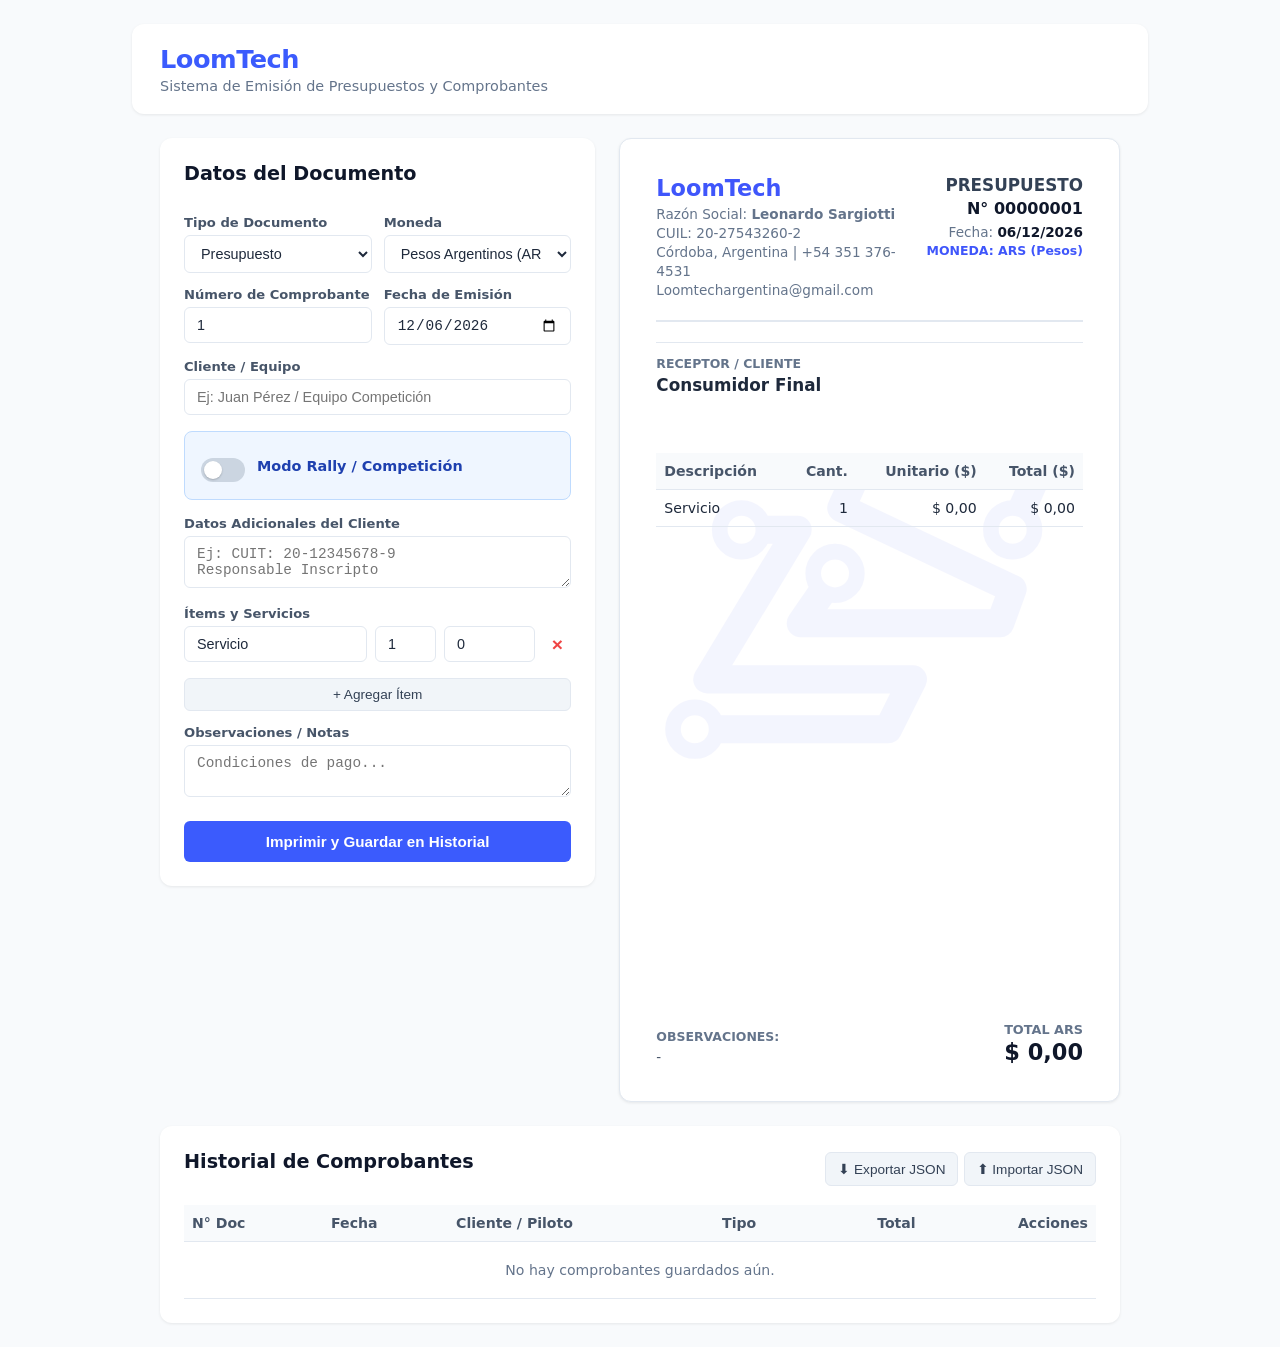
==== index.html @ 77e4603b "Update index.html" ====
<!DOCTYPE html>
<html lang="es">
<head>
  <meta charset="UTF-8">
  <meta name="viewport" content="width=device-width, initial-scale=1.0">
  <title>LoomTech - Generador de Comprobantes</title>
  <style>
    :root {
      --primary: #3b5bfd;
      --primary-dark: #2546e0;
      --border: #e2e8f0;
      --text: #1e293b;
      --text-muted: #64748b;
    }
    body {
      font-family: system-ui, -apple-system, BlinkMacSystemFont, "Segoe UI", Roboto, sans-serif;
      margin: 0;
      padding: 24px;
      background: #f8fafc;
      color: var(--text);
    }

    .main-header {
      max-width: 960px;
      margin: 0 auto 24px auto;
      background: white;
      padding: 20px 28px;
      border-radius: 12px;
      box-shadow: 0 1px 3px rgba(0,0,0,0.08);
      display: flex;
      align-items: center;
      gap: 20px;
    }
    .header-logo { width: 72px; height: 72px; object-fit: contain; flex-shrink: 0; }
    .header-title h1 { margin: 0; font-size: 1.6rem; color: var(--primary); letter-spacing: -0.5px; }
    .header-title p { margin: 4px 0 0 0; color: var(--text-muted); font-size: 0.9rem; }

    .container {
      max-width: 960px;
      margin: auto;
      display: grid;
      grid-template-columns: 1fr 1.15fr;
      gap: 24px;
    }
    .panel {
      background: white;
      padding: 24px;
      border-radius: 12px;
      box-shadow: 0 1px 3px rgba(0,0,0,0.08);
      height: fit-content;
    }
    .panel-full { grid-column: 1 / -1; }

    h2 { margin-top: 0; font-size: 1.2rem; color: #0f172a; }
    label { display: block; font-size: 0.82rem; font-weight: 600; margin-top: 14px; margin-bottom: 5px; color: #475569; }
    input, textarea, select {
      width: 100%; padding: 9px 12px; border: 1px solid var(--border); border-radius: 6px; box-sizing: border-box; font-size: 0.9rem; color: var(--text); background: white;
    }
    input:focus, textarea:focus, select:focus { outline: none; border-color: var(--primary); box-shadow: 0 0 0 2px rgba(59, 91, 253, 0.15); }

    .grid-2 { display: grid; grid-template-columns: 1fr 1fr; gap: 12px; }
    .grid-3 { display: grid; grid-template-columns: 1fr 1fr 1fr; gap: 12px; }
    .flex-between { display: flex; justify-content: space-between; align-items: center; }

    .btn { background: var(--primary); color: white; border: none; padding: 12px 16px; border-radius: 6px; cursor: pointer; font-weight: 600; font-size: 0.95rem; margin-top: 20px; width: 100%; transition: background-color 0.2s; }
    .btn:hover { background: var(--primary-dark); }
    .btn-secondary { background: #f1f5f9; color: #334155; border: 1px solid var(--border); padding: 8px 12px; font-size: 0.85rem; border-radius: 6px; cursor: pointer; }
    .btn-secondary:hover { background: #e2e8f0; }
    .btn-sm { padding: 4px 10px; font-size: 0.8rem; margin-left: 4px; }
    .btn-danger { color: #ef4444; }

    /* Switch Modo Rally */
    .rally-switch-container { display: flex; align-items: center; gap: 12px; margin: 16px 0; padding: 12px 16px; background: #eff6ff; border-radius: 8px; border: 1px solid #bfdbfe; }
    .rally-switch-container .rally-label { font-weight: 700; color: #1e40af; font-size: 0.9rem; }
    .switch { position: relative; display: inline-block; width: 44px; height: 24px; flex-shrink: 0; }
    .switch input { opacity: 0; width: 0; height: 0; }
    .slider { position: absolute; cursor: pointer; top: 0; left: 0; right: 0; bottom: 0; background-color: #cbd5e1; transition: .3s; border-radius: 24px; }
    .slider:before { position: absolute; content: ""; height: 18px; width: 18px; left: 3px; bottom: 3px; background-color: white; transition: .3s; border-radius: 50%; box-shadow: 0 1px 2px rgba(0,0,0,0.2); }
    input:checked + .slider { background-color: var(--primary); }
    input:checked + .slider:before { transform: translateX(20px); }

    .item-row { display: grid; grid-template-columns: 3fr 1fr 1.5fr 28px; gap: 8px; margin-bottom: 8px; align-items: center; }
    .remove-btn { background: none; border: none; color: #ef4444; cursor: pointer; font-weight: bold; font-size: 1.2rem; padding: 0; line-height: 1; }

    /* --- FACTURA ESTRUCTURA --- */
    #invoice { 
      background: white; 
      padding: 36px; 
      border-radius: 12px; 
      box-shadow: 0 1px 3px rgba(0,0,0,0.08); 
      box-sizing: border-box; 
      border: 1px solid var(--border); 

      /* Flexbox fundamental para la hoja entera */
      display: flex;
      flex-direction: column;
      min-height: 270mm; /* Simula alto de hoja A4 forzando el pie hacia abajo */
    }

    .inv-header { 
      display: grid; 
      grid-template-columns: 1fr auto; /* Dos columnas: Izquierda (Logo+Datos) y Derecha (Info Doc) */
      align-items: start;
      border-bottom: 2px solid var(--border); 
      padding-bottom: 20px; 
      margin-bottom: 20px;
      position: relative; 
    }

    /* Columna Izquierda: Logo y Empresa */
    .brand-section { 
      display: flex; 
      align-items: center; 
      gap: 16px; 
      text-align: left;
    }

    .brand-logo-invoice { 
      width: 100px; 
      height: 100px; 
      object-fit: contain; 
      flex-shrink: 0;
      /* Se asegura de que no este centrado por accidente */
      margin: 0;
    }

    /* Columna Derecha: Datos del Recibo */
    .inv-details-header { 
        text-align: right; 
    }

    /* Centro Flotante: Cuadro de Letra */
    .doc-letter-box { 
      position: absolute; 
      left: 50%; 
      transform: translateX(-50%); 
      top: -5px; 
      display: flex; 
      flex-direction: column; 
      align-items: center; 
      justify-content: center; 
      width: 64px; 
      height: 64px; 
      border: 2px solid #0f172a; 
      background: white; 
    }
    .doc-letter { font-size: 2.2rem; font-weight: 900; color: #0f172a; line-height: 1; }
    .doc-code { font-size: 0.6rem; font-weight: 700; color: #0f172a; margin-top: 3px; }

    /* Contenido central que absorbe el espacio vacío */
    .inv-content { flex-grow: 1; display: flex; flex-direction: column; }

    .inv-table { width: 100%; border-collapse: collapse; margin-top: 20px; }
    .inv-table th, .inv-table td { padding: 10px 8px; text-align: left; border-bottom: 1px solid var(--border); font-size: 0.88rem; }
    .inv-table th { background: #f8fafc; color: #475569; font-weight: 600; }
    .text-right { text-align: right !important; }

    /* Footer anclado estrictamente abajo */
    .inv-footer { 
      display: flex; 
      justify-content: space-between; 
      align-items: flex-end; /* Alineados perfectamente al borde inferior */
      margin-top: auto; /* Empuja el footer al fondo de la hoja */
      padding-top: 30px; 
    }
    .inv-observations { 
      flex: 1; 
      max-width: 60%; 
      display: flex;
      flex-direction: column;
      justify-content: flex-end; /* Texto abajo */
    }
    .inv-observations p { margin-bottom: 0; } /* Reseteo para alineación perfecta */
    .inv-total-container { text-align: right; white-space: nowrap; }
    .inv-currency-label { font-size: 0.8rem; color: var(--text-muted); font-weight: 600; text-transform: uppercase; letter-spacing: 0.5px; }
    .inv-total { font-size: 1.4rem; font-weight: 700; color: #0f172a; margin-top: 2px; }

    /* Fix especifico para WeasyPrint / Impresion PDF para mantener el footer al fondo */
    @media print {
      body { background: white; padding: 0; margin: 0;}
      .no-print { display: none !important; }
      .container { display: block; max-width: 100%; margin: 0; padding:0; }

      #invoice { 
          box-shadow: none; 
          border: none; 
          padding: 0; 

          /* En impresion, usamos height 100% de la pagina para forzar el flexbox */
          height: 100%;
          min-height: unset;
      }

      /* Forzar que el pie se quede abajo en la pagina impresa */
      .inv-content {
          height: auto;
      }

      .inv-footer {
          position: absolute;
          bottom: 0;
          left: 0;
          right: 0;
          padding-bottom: 0;
      }

      @page { 
          size: A4; 
          margin: 15mm; 
      }
    }

    /* Celulares y tablets pequeñas */
    @media (max-width: 800px) {
      .container { grid-template-columns: 1fr; }

      /* En movil, apilar para que sea leible, pero volver al formato en impresion */
      .inv-header { display: flex; flex-direction: column; gap: 20px; text-align: center; align-items: center; }
      .brand-section { max-width: 100%; text-align: center; flex-direction: column; }
      .inv-details-header { max-width: 100%; text-align: center; }

      .doc-letter-box { position: relative; left: auto; transform: none; margin: 0 auto; top: auto; }
      .inv-footer { flex-direction: column; align-items: flex-start; }
      .inv-observations { max-width: 100%; margin-bottom: 20px; }
      .inv-total-container { width: 100%; text-align: right; }
    }
  </style>
</head>
<body>

<div class="main-header no-print">
  <img src="logo-transparente.webp" alt="LoomTech Logo" class="header-logo" onerror="this.style.display='none'">
  <div class="header-title">
    <h1>LoomTech</h1>
    <p>Sistema de Emisión de Presupuestos y Comprobantes</p>
  </div>
</div>

<div class="container">
  <!-- Panel de Formulario -->
  <div class="panel no-print">
    <h2>Datos del Documento</h2>

    <div class="grid-2">
      <div>
        <label>Tipo de Documento</label>
        <select id="docTypeSelect" onchange="handleDocTypeChange()">
          <optgroup label="Comprobantes Oficiales">
            <option value="Factura A">Factura A</option>
            <option value="Factura B">Factura B</option>
            <option value="Factura C">Factura C</option>
          </optgroup>
          <optgroup label="Documentos Simples">
            <option value="Presupuesto" selected>Presupuesto</option>
            <option value="Recibo X">Recibo X</option>
            <option value="Comprobante de Pago">Comprobante de Pago</option>
            <option value="Orden de Trabajo">Orden de Trabajo</option>
            <option value="__custom__">Personalizado...</option>
          </optgroup>
        </select>
      </div>
      <div>
        <label>Moneda</label>
        <select id="currencySelect" onchange="updateInvoice()">
          <option value="ARS">Pesos Argentinos (ARS)</option>
          <option value="USD">Dólares (USD)</option>
        </select>
      </div>
    </div>

    <div id="customDocTypeContainer" style="display: none;">
      <label>Título Personalizado</label>
      <input type="text" id="customDocType" placeholder="Ej: Nota de Venta" oninput="updateInvoice()">
    </div>

    <div class="grid-2">
      <div>
        <label>Número de Comprobante</label>
        <input type="number" id="invNumber" value="1" min="1" oninput="updateInvoice()">
      </div>
      <div>
        <label>Fecha de Emisión</label>
        <input type="date" id="invDate" oninput="updateInvoice()">
      </div>
    </div>

    <label>Cliente / Equipo</label>
    <input type="text" id="clientName" placeholder="Ej: Juan Pérez / Equipo Competición" oninput="updateInvoice()">

    <!-- Switch Modo Rally -->
    <div class="rally-switch-container">
      <label class="switch">
        <input type="checkbox" id="rallyModeSwitch" onchange="toggleRallyMode()">
        <span class="slider"></span>
      </label>
      <span class="rally-label">Modo Rally / Competición</span>
    </div>

    <!-- Detalles estándar -->
    <div id="standardClientDetails">
      <label style="margin-top:0;">Datos Adicionales del Cliente</label>
      <textarea id="clientDetails" rows="2" placeholder="Ej: CUIT: 20-12345678-9&#10;Responsable Inscripto" oninput="updateInvoice()"></textarea>
    </div>

    <!-- Detalles Rally -->
    <div id="rallyClientDetails" class="grid-3" style="display: none;">
      <div>
        <label style="margin-top:0;">Categoría</label>
        <input type="text" id="rallyCategory" placeholder="Ej: N4" oninput="updateInvoice()">
      </div>
      <div>
        <label style="margin-top:0;">Modelo</label>
        <input type="text" id="rallyModel" placeholder="Ej: Ford Fiesta" oninput="updateInvoice()">
      </div>
      <div>
        <label style="margin-top:0;">Piloto</label>
        <input type="text" id="rallyPilot" placeholder="Ej: Juan Pérez" oninput="updateInvoice()">
      </div>
    </div>

    <label>Ítems y Servicios</label>
    <div id="itemsContainer"></div>
    <button type="button" class="btn-secondary" style="margin-top:8px; width: 100%" onclick="addItem()">+ Agregar Ítem</button>

    <label>Observaciones / Notas</label>
    <textarea id="observations" rows="2" placeholder="Condiciones de pago..." oninput="updateInvoice()"></textarea>

    <button type="button" class="btn" onclick="saveAndPrint()">Imprimir y Guardar en Historial</button>
  </div>

   <!-- Vista Previa de Factura con Marca de Agua -->
  <div id="invoice" style="background: white; padding: 36px; border-radius: 12px; box-shadow: 0 1px 3px rgba(0,0,0,0.08); border: 1px solid #e2e8f0; display: flex; flex-direction: column; min-height: 255mm; box-sizing: border-box; position: relative; overflow: hidden;">

    <!-- MARCA DE AGUA EN EL FONDO (Logo SVG traslúcido) -->
    <div style="position: absolute; top: 0; left: 0; transform; width: 100%; height: 100%; max-width: 820px; opacity: 0.055; pointer-events: none; z-index: 0; display: flex; justify-content: center; align-items: center;">
      <svg viewBox="0 0 320 280" fill="none" xmlns="http://www.w3.org/2000/svg" style="width: 100%; height: auto;">
        <!-- Pistas del Circuito Superior -->
        <path d="M 252 82 L 268 46 L 152 46 L 142 68 L 252 120 L 244 142 L 116 142 L 138 110" stroke="#3f56fb" stroke-width="18" stroke-linecap="round" stroke-linejoin="round"/>
        <!-- Pistas del Circuito Inferior -->
        <path d="M 78 82 L 114 82 L 56 178 L 188 178 L 172 210 L 48 210" stroke="#3f56fb" stroke-width="18" stroke-linecap="round" stroke-linejoin="round"/>

        <!-- Nodos Circulares Superiores -->
        <circle cx="252" cy="82" r="14" fill="white" stroke="#3f56fb" stroke-width="10"/>
        <circle cx="138" cy="110" r="14" fill="white" stroke="#3f56fb" stroke-width="10"/>

        <!-- Nodos Circulares Inferiores -->
        <circle cx="78" cy="82" r="14" fill="white" stroke="#3f56fb" stroke-width="10"/>
        <circle cx="48" cy="210" r="14" fill="white" stroke="#3f56fb" stroke-width="10"/>
      </svg>
    </div>

    <!-- ENCABEZADO: Forzado horizontalmente izquierda-derecha -->
    <div style="display: flex; justify-content: space-between; align-items: flex-start; border-bottom: 2px solid #e2e8f0; padding-bottom: 20px; margin-bottom: 20px; position: relative; width: 100%; z-index: 1;">

      <!-- Izquierda: Logo y Empresa -->
      <div style="display: flex; align-items: center; gap: 16px; text-align: left; max-width: 60%;">
        <img src="logo-transparente.webp" alt="LoomTech" style="width: 90px; height: 90px; object-fit: contain; flex-shrink: 0;" onerror="this.style.display='none'">
        <div>
          <h1 style="margin: 0; font-size: 1.4rem; color: #3f56fb;">LoomTech</h1>
          <p style="margin: 4px 0 0 0; font-size: 0.85rem; color: #64748b; line-height: 1.4;">
            Razón Social: <strong>Leonardo Sargiotti</strong><br>
            CUIL: 20-27543260-2<br>
            Córdoba, Argentina | +54 351 376-4531<br>
            Loomtechargentina@gmail.com
          </p>
        </div>
      </div>

      <!-- Centro Flotante: Cuadro Letra AFIP -->
      <div id="viewDocLetterBox" style="display: none; position: absolute; left: 50%; transform: translateX(-50%); top: -5px; flex-direction: column; align-items: center; justify-content: center; width: 64px; height: 64px; border: 2px solid #0f172a; background: white;">
        <div id="viewDocLetter" style="font-size: 2.2rem; font-weight: 900; color: #0f172a; line-height: 1;">C</div>
        <div id="viewDocCode" style="font-size: 0.6rem; font-weight: 700; color: #0f172a; margin-top: 3px;">Cod. 011</div>
      </div>

      <!-- Derecha: Datos del Recibo -->
      <div style="text-align: right; min-width: 180px;">
        <h3 id="viewDocType" style="margin: 0; font-size: 1.05rem; text-transform: uppercase; color: #334155;">PRESUPUESTO</h3>
        <p style="margin: 4px 0 0 0; font-size: 1rem; font-weight: bold; color: #0f172a;">N° <span id="viewInvNumber">00000001</span></p>
        <p style="margin: 6px 0 0 0; font-size: 0.85rem; color: #64748b;">Fecha: <strong style="color: #0f172a;"><span id="viewDate"></span></strong></p>
        <p id="viewCurrencyBadge" style="margin: 3px 0 0 0; font-size: 0.78rem; font-weight: 600; color: #3f56fb;">MONEDA: ARS ($)</p>
      </div>
    </div>

    <!-- CUERPO DEL COMPROBANTE -->
    <div style="flex-grow: 1; display: flex; flex-direction: column; position: relative; z-index: 1;">
      <div style="margin-bottom: 22px; padding-top: 10px; border-top: 1px solid #e2e8f0;">
        <strong style="font-size: 0.78rem; color: #64748b; text-transform: uppercase;">Receptor / Cliente</strong>
        <div id="viewClient" style="font-size: 1.05rem; font-weight: 600; margin-top: 3px;">-</div>
        <div id="viewClientDetails" style="font-size: 0.85rem; color: #475569; margin-top: 2px; white-space: pre-line; min-height: 14px;"></div>
      </div>

      <table class="inv-table" style="width: 100%; border-collapse: collapse; margin-top: 20px;">
        <thead>
          <tr>
            <th style="padding: 10px 8px; text-align: left; border-bottom: 1px solid #e2e8f0; background: #f8fafc; color: #475569;">Descripción</th>
            <th style="padding: 10px 8px; text-align: right; border-bottom: 1px solid #e2e8f0; background: #f8fafc; color: #475569;">Cant.</th>
            <th style="padding: 10px 8px; text-align: right; border-bottom: 1px solid #e2e8f0; background: #f8fafc; color: #475569;">Unitario (<span class="col-curr-symbol">$</span>)</th>
            <th style="padding: 10px 8px; text-align: right; border-bottom: 1px solid #e2e8f0; background: #f8fafc; color: #475569;">Total (<span class="col-curr-symbol">$</span>)</th>
          </tr>
        </thead>
        <tbody id="viewItems"></tbody>
      </table>
    </div>

    <!-- FOOTER AL MARGEN INFERIOR (Extremos alineados) -->
    <div style="display: flex; justify-content: space-between; align-items: flex-end; margin-top: auto; padding-top: 40px; width: 100%; position: relative; z-index: 1;">

      <!-- Izquierda: Observaciones -->
      <div style="text-align: left; max-width: 65%;">
        <strong style="font-size: 0.78rem; color: #64748b; text-transform: uppercase;">Observaciones:</strong>
        <p id="viewObservations" style="font-size: 0.85rem; color: #475569; margin-top: 4px; white-space: pre-line; margin-bottom: 0;">-</p>
      </div>

      <!-- Derecha: Total -->
      <div style="text-align: right; white-space: nowrap;">
        <div id="viewTotalCurrencyLabel" style="font-size: 0.8rem; color: #64748b; font-weight: 600; text-transform: uppercase;">Total ARS</div>
        <div style="font-size: 1.4rem; font-weight: 700; color: #0f172a; margin-top: 2px;">
          <span id="viewGrandTotalSymbol">$</span> <span id="viewGrandTotal">0.00</span>
        </div>
      </div>

    </div>
  </div>
  <!-- Panel de Historial -->
  <div class="panel panel-full no-print">
    <div class="flex-between">
      <h2>Historial de Comprobantes</h2>
      <div>
        <button class="btn-secondary" onclick="exportHistory()">⬇ Exportar JSON</button>
        <input type="file" id="importFile" style="display:none" accept=".json" onchange="importHistory(event)">
        <button class="btn-secondary" onclick="document.getElementById('importFile').click()">⬆ Importar JSON</button>
      </div>
    </div>

    <table class="inv-table" style="margin-top: 16px;">
      <thead>
        <tr>
          <th>N° Doc</th>
          <th>Fecha</th>
          <th>Cliente / Piloto</th>
          <th>Tipo</th>
          <th class="text-right">Total</th>
          <th class="text-right">Acciones</th>
        </tr>
      </thead>
      <tbody id="historyTableBody">
      </tbody>
    </table>
  </div>

</div>

<script>
  let items = [ { desc: 'Servicio', qty: 1, price: 0 } ];

  function init() {
    document.getElementById('invNumber').value = localStorage.getItem('loomtech_next_inv_num') || 1;
    document.getElementById('invDate').valueAsDate = new Date();
    renderFormItems();
    toggleRallyMode();
    renderHistory();
  }

  function handleDocTypeChange() {
    document.getElementById('customDocTypeContainer').style.display = 
      document.getElementById('docTypeSelect').value === '__custom__' ? 'block' : 'none';
    updateInvoice();
  }

  function toggleRallyMode() {
    const isRally = document.getElementById('rallyModeSwitch').checked;
    document.getElementById('standardClientDetails').style.display = isRally ? 'none' : 'block';
    document.getElementById('rallyClientDetails').style.display = isRally ? 'grid' : 'none';
    updateInvoice();
  }

  function renderFormItems() {
    const container = document.getElementById('itemsContainer');
    container.innerHTML = '';
    items.forEach((item, index) => {
      const row = document.createElement('div');
      row.className = 'item-row';
      row.innerHTML = `
        <input type="text" placeholder="Descripción" value="${item.desc}" oninput="updateItem(${index}, 'desc', this.value)">
        <input type="number" placeholder="Cant." value="${item.qty}" min="1" oninput="updateItem(${index}, 'qty', this.value)">
        <input type="number" placeholder="Precio" value="${item.price}" min="0" step="any" oninput="updateItem(${index}, 'price', this.value)">
        <button class="remove-btn" onclick="removeItem(${index})">&times;</button>
      `;
      container.appendChild(row);
    });
  }

  function addItem() { items.push({ desc: '', qty: 1, price: 0 }); renderFormItems(); updateInvoice(); }
  function updateItem(i, k, v) { items[i][k] = k === 'desc' ? v : (parseFloat(v) || 0); updateInvoice(); }
  function removeItem(i) { if(items.length > 1) { items.splice(i, 1); renderFormItems(); updateInvoice(); } }

  function updateInvoice() {
    const docSelect = document.getElementById('docTypeSelect').value;
    let docTitle = docSelect === '__custom__' ? (document.getElementById('customDocType').value || 'Comprobante') : docSelect;
    document.getElementById('viewDocType').innerText = docTitle;

    const showLetterBox = /FACTURA A|FACTURA B|FACTURA C|RECIBO X/i.test(docTitle);
    document.getElementById('viewDocLetterBox').style.display = showLetterBox ? 'flex' : 'none';
    if(showLetterBox) {
      if(/FACTURA A/i.test(docTitle)) { document.getElementById('viewDocLetter').innerText='A'; document.getElementById('viewDocCode').innerText='Cod. 01'; }
      if(/FACTURA B/i.test(docTitle)) { document.getElementById('viewDocLetter').innerText='B'; document.getElementById('viewDocCode').innerText='Cod. 06'; }
      if(/FACTURA C/i.test(docTitle)) { document.getElementById('viewDocLetter').innerText='C'; document.getElementById('viewDocCode').innerText='Cod. 11'; }
      if(/RECIBO X/i.test(docTitle))  { document.getElementById('viewDocLetter').innerText='X'; document.getElementById('viewDocCode').innerText=''; }
    }

    const isUSD = document.getElementById('currencySelect').value === 'USD';
    const sym = isUSD ? 'USD' : '$'; const loc = isUSD ? 'en-US' : 'es-AR';
    document.getElementById('viewCurrencyBadge').innerText = isUSD ? 'MONEDA: USD (Dólares)' : 'MONEDA: ARS (Pesos)';
    document.querySelectorAll('.col-curr-symbol').forEach(el => el.innerText = sym);
    document.getElementById('viewTotalCurrencyLabel').innerText = isUSD ? 'Total USD' : 'Total ARS';
    document.getElementById('viewGrandTotalSymbol').innerText = sym;

    const cName = document.getElementById('clientName').value || 'Consumidor Final';
    document.getElementById('viewClient').innerText = cName;

    const isRally = document.getElementById('rallyModeSwitch').checked;
    if (isRally) {
      const cat = document.getElementById('rallyCategory').value;
      const mod = document.getElementById('rallyModel').value;
      const pil = document.getElementById('rallyPilot').value;
      let rallyData = [];
      if (cat) rallyData.push(`Categoría: ${cat}`);
      if (mod) rallyData.push(`Modelo: ${mod}`);
      if (pil) rallyData.push(`Piloto: ${pil}`);
      document.getElementById('viewClientDetails').innerText = rallyData.join(' | ');
    } else {
      document.getElementById('viewClientDetails').innerText = document.getElementById('clientDetails').value;
    }

    document.getElementById('viewObservations').innerText = document.getElementById('observations').value || '-';
    document.getElementById('viewInvNumber').innerText = String(document.getElementById('invNumber').value || 1).padStart(8, '0');

    document.title = `${docTitle.replace(/[^a-zA-Z0-9]/g,'_')}_N${document.getElementById('viewInvNumber').innerText}_${cName.replace(/[^a-zA-Z0-9]/g,'_')}`;
    const dVal = document.getElementById('invDate').value;
    document.getElementById('viewDate').innerText = dVal ? dVal.split('-').reverse().join('/') : '-';

    const tbody = document.getElementById('viewItems'); tbody.innerHTML = '';
    let grandTotal = 0;
    items.forEach(item => {
      const sub = item.qty * item.price; grandTotal += sub;
      tbody.innerHTML += `<tr><td>${item.desc}</td><td class="text-right">${item.qty}</td><td class="text-right">${sym} ${item.price.toLocaleString(loc,{minimumFractionDigits:2,maximumFractionDigits:2})}</td><td class="text-right">${sym} ${sub.toLocaleString(loc,{minimumFractionDigits:2,maximumFractionDigits:2})}</td></tr>`;
    });
    document.getElementById('viewGrandTotal').innerText = grandTotal.toLocaleString(loc,{minimumFractionDigits:2,maximumFractionDigits:2});
  }

  function saveAndPrint() {
    const isRally = document.getElementById('rallyModeSwitch').checked;

    const invData = {
      id: Date.now(),
      number: document.getElementById('invNumber').value,
      date: document.getElementById('invDate').value,
      typeSelect: document.getElementById('docTypeSelect').value,
      customType: document.getElementById('customDocType').value,
      currency: document.getElementById('currencySelect').value,
      clientName: document.getElementById('clientName').value,
      isRally: isRally,
      clientDetails: document.getElementById('clientDetails').value,
      rallyCategory: document.getElementById('rallyCategory').value,
      rallyModel: document.getElementById('rallyModel').value,
      rallyPilot: document.getElementById('rallyPilot').value,
      obs: document.getElementById('observations').value,
      items: JSON.parse(JSON.stringify(items)),
      totalStr: document.getElementById('viewGrandTotal').innerText
    };

    let history = JSON.parse(localStorage.getItem('loomtech_history')) || [];
    history.push(invData);
    localStorage.setItem('loomtech_history', JSON.stringify(history));

    let nextNum = parseInt(invData.number) + 1;
    localStorage.setItem('loomtech_next_inv_num', nextNum);

    window.print();
    setTimeout(() => {
      document.getElementById('invNumber').value = nextNum;
      renderHistory();
      updateInvoice();
    }, 1000);
  }

  function renderHistory() {
    const tbody = document.getElementById('historyTableBody');
    let history = JSON.parse(localStorage.getItem('loomtech_history')) || [];
    tbody.innerHTML = '';
    if(history.length === 0) {
      tbody.innerHTML = '<tr><td colspan="6" style="text-align:center; color:#64748b; padding: 20px;">No hay comprobantes guardados aún.</td></tr>'; return;
    }
    history.slice().reverse().forEach(inv => {
      const tipoReal = inv.typeSelect === '__custom__' ? inv.customType : inv.typeSelect;
      const fechaFormat = inv.date ? inv.date.split('-').reverse().join('/') : '-';
      const displayClient = inv.isRally && inv.rallyPilot ? `${inv.clientName} (Piloto: ${inv.rallyPilot})` : (inv.clientName || 'Consumidor Final');

      const row = `<tr>
        <td>${String(inv.number).padStart(8,'0')}</td>
        <td>${fechaFormat}</td>
        <td>${displayClient}</td>
        <td>${tipoReal}</td>
        <td class="text-right">${inv.currency} ${inv.totalStr}</td>
        <td class="text-right">
          <button class="btn-secondary btn-sm" onclick="loadInvoice(${inv.id})">Cargar</button>
          <button class="btn-secondary btn-sm btn-danger" onclick="deleteInvoice(${inv.id})">Borrar</button>
        </td>
      </tr>`;
      tbody.innerHTML += row;
    });
  }

  function loadInvoice(id) {
    let history = JSON.parse(localStorage.getItem('loomtech_history')) || [];
    let inv = history.find(i => i.id === id);
    if(!inv) return;

    document.getElementById('invNumber').value = inv.number;
    document.getElementById('invDate').value = inv.date;
    document.getElementById('docTypeSelect').value = inv.typeSelect;
    document.getElementById('customDocType').value = inv.customType || '';
    handleDocTypeChange();
    document.getElementById('currencySelect').value = inv.currency;
    document.getElementById('clientName').value = inv.clientName;

    document.getElementById('rallyModeSwitch').checked = inv.isRally || false;
    document.getElementById('clientDetails').value = inv.clientDetails || '';
    document.getElementById('rallyCategory').value = inv.rallyCategory || '';
    document.getElementById('rallyModel').value = inv.rallyModel || '';
    document.getElementById('rallyPilot').value = inv.rallyPilot || '';
    toggleRallyMode();

    document.getElementById('observations').value = inv.obs;
    items = JSON.parse(JSON.stringify(inv.items));

    renderFormItems();
    updateInvoice();
    window.scrollTo({ top: 0, behavior: 'smooth' });
  }

  function deleteInvoice(id) {
    if(!confirm("¿Estás seguro de eliminar este comprobante del historial?")) return;
    let history = JSON.parse(localStorage.getItem('loomtech_history')) || [];
    history = history.filter(i => i.id !== id);
    localStorage.setItem('loomtech_history', JSON.stringify(history));
    renderHistory();
  }

  function exportHistory() {
    const data = { next_num: localStorage.getItem('loomtech_next_inv_num'), history: localStorage.getItem('loomtech_history') };
    const blob = new Blob([JSON.stringify(data, null, 2)], {type: 'application/json'});
    const a = document.createElement('a');
    a.href = URL.createObjectURL(blob);
    a.download = `LoomTech_Historial_${new Date().toISOString().slice(0,10)}.json`;
    a.click();
  }

  function importHistory(event) {
    const file = event.target.files[0]; if(!file) return;
    const reader = new FileReader();
    reader.onload = function(e) {
      try {
        const data = JSON.parse(e.target.result);
        if(data.next_num) localStorage.setItem('loomtech_next_inv_num', data.next_num);
        if(data.history) localStorage.setItem('loomtech_history', data.history);
        init();
        alert("¡Historial importado con éxito!");
      } catch(err) { alert("Error al leer el archivo JSON."); }
    };
    reader.readAsText(file);
    event.target.value = '';
  }

  init();
</script>
</body>
</html>
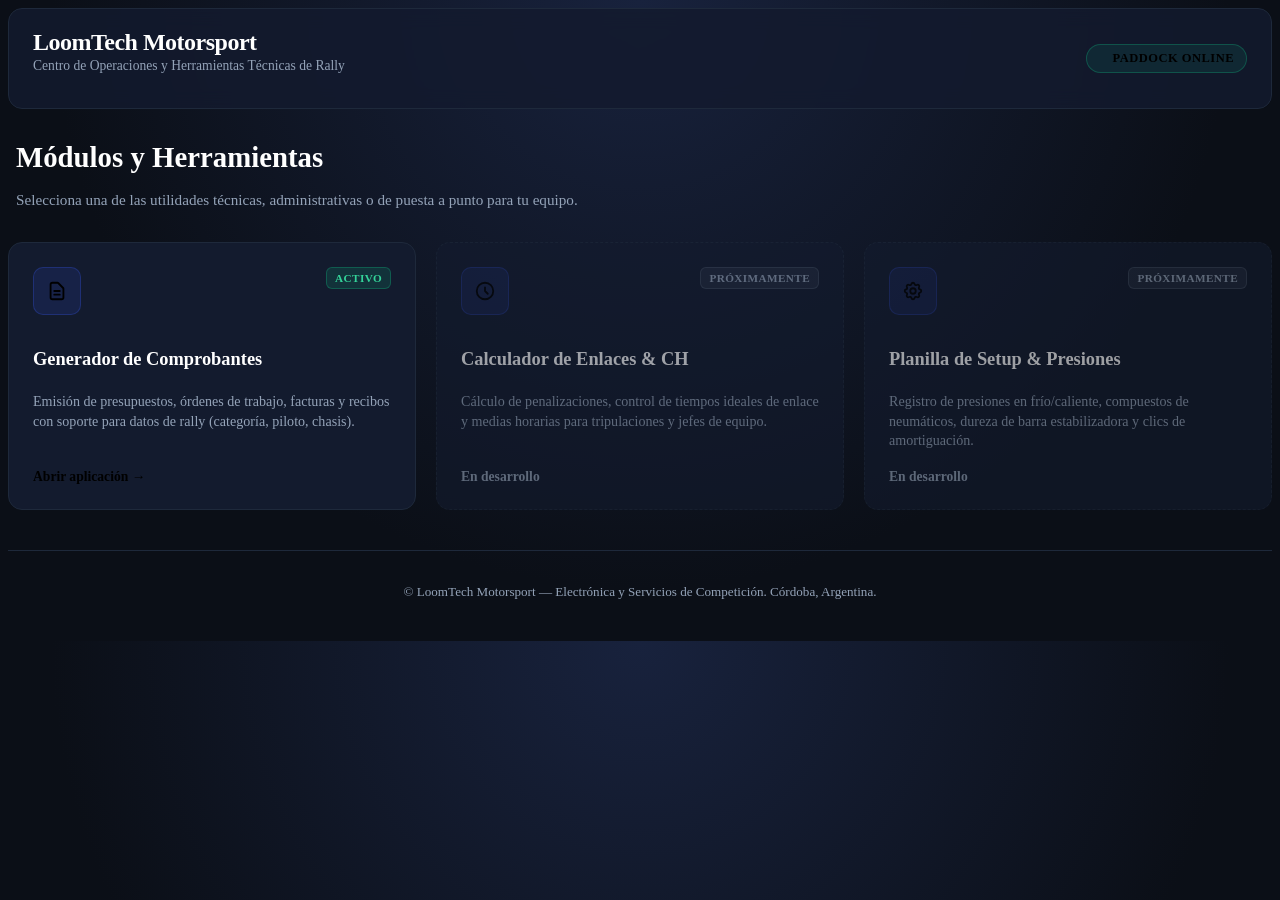
==== commit 9393fc74: "Create index.html" ====
--- a/index.html
+++ b/index.html
@@ -3,676 +3,190 @@
 <head>
   <meta charset="UTF-8">
   <meta name="viewport" content="width=device-width, initial-scale=1.0">
-  <title>LoomTech - Generador de Comprobantes</title>
+  <title>LoomTech - Motorsport Hub & Utilidades</title>
+  
+  <!-- Vinculamos el CSS General (Misma carpeta) -->
+  <link rel="stylesheet" href="general.css">
+
   <style>
+    /* ==========================================================================
+       ESTILOS ESPECÍFICOS DEL HUB (Sobreescribe a modo oscuro)
+       ========================================================================== */
     :root {
-      --primary: #3b5bfd;
-      --primary-dark: #2546e0;
-      --border: #e2e8f0;
-      --text: #1e293b;
-      --text-muted: #64748b;
-    }
-    body {
-      font-family: system-ui, -apple-system, BlinkMacSystemFont, "Segoe UI", Roboto, sans-serif;
-      margin: 0;
-      padding: 24px;
-      background: #f8fafc;
-      color: var(--text);
+      /* Cambiamos las variables base del general.css a modo oscuro */
+      --bg-body: #0b0f17;
+      --bg-panel: #131b2e;
+      --border: #1e293b;
+      --text-main: #f8fafc;
+      --text-muted: #94a3b8;
     }
 
-    .main-header {
-      max-width: 960px;
-      margin: 0 auto 24px auto;
-      background: white;
-      padding: 20px 28px;
-      border-radius: 12px;
-      box-shadow: 0 1px 3px rgba(0,0,0,0.08);
+    body {
+      background: radial-gradient(circle at top, #18223d 0%, var(--bg-body) 65%);
+      display: flex;
+      flex-direction: column;
+    }
+
+    /* Cabecera Principal */
+    header {
       display: flex;
       align-items: center;
+      justify-content: space-between;
+      padding: 20px 24px;
+      background: rgba(19, 27, 46, 0.85);
+      border: 1px solid var(--border);
+      border-radius: 14px;
+      backdrop-filter: blur(10px);
+      margin-bottom: 32px;
       gap: 20px;
     }
-    .header-logo { width: 72px; height: 72px; object-fit: contain; flex-shrink: 0; }
-    .header-title h1 { margin: 0; font-size: 1.6rem; color: var(--primary); letter-spacing: -0.5px; }
-    .header-title p { margin: 4px 0 0 0; color: var(--text-muted); font-size: 0.9rem; }
 
-    .container {
-      max-width: 960px;
-      margin: auto;
-      display: grid;
-      grid-template-columns: 1fr 1.15fr;
-      gap: 24px;
+    .brand { display: flex; align-items: center; gap: 16px; }
+    .brand img { width: 58px; height: 58px; object-fit: contain; }
+    .brand h1 { font-size: 1.5rem; letter-spacing: -0.5px; color: #fff; margin: 0; }
+    .brand p { font-size: 0.85rem; color: var(--text-muted); margin-top: 2px; }
+
+    .badge-status {
+      display: inline-flex; align-items: center; gap: 6px;
+      background: rgba(16, 185, 129, 0.1); border: 1px solid rgba(16, 185, 129, 0.3);
+      color: var(--badge-green); font-size: 0.78rem; font-weight: 600;
+      padding: 6px 12px; border-radius: 20px; text-transform: uppercase; letter-spacing: 0.5px;
     }
-    .panel {
-      background: white;
-      padding: 24px;
-      border-radius: 12px;
-      box-shadow: 0 1px 3px rgba(0,0,0,0.08);
-      height: fit-content;
-    }
-    .panel-full { grid-column: 1 / -1; }
+    .pulse { width: 8px; height: 8px; border-radius: 50%; background: var(--badge-green); box-shadow: 0 0 8px var(--badge-green); }
 
-    h2 { margin-top: 0; font-size: 1.2rem; color: #0f172a; }
-    label { display: block; font-size: 0.82rem; font-weight: 600; margin-top: 14px; margin-bottom: 5px; color: #475569; }
-    input, textarea, select {
-      width: 100%; padding: 9px 12px; border: 1px solid var(--border); border-radius: 6px; box-sizing: border-box; font-size: 0.9rem; color: var(--text); background: white;
-    }
-    input:focus, textarea:focus, select:focus { outline: none; border-color: var(--primary); box-shadow: 0 0 0 2px rgba(59, 91, 253, 0.15); }
+    /* Hero / Sección de Bienvenida */
+    .hero { margin-bottom: 30px; padding: 0 8px; }
+    .hero h2 { font-size: 1.8rem; font-weight: 700; color: #fff; margin-bottom: 8px; }
+    .hero p { color: var(--text-muted); max-width: 650px; line-height: 1.5; font-size: 0.95rem; }
 
-    .grid-2 { display: grid; grid-template-columns: 1fr 1fr; gap: 12px; }
-    .grid-3 { display: grid; grid-template-columns: 1fr 1fr 1fr; gap: 12px; }
-    .flex-between { display: flex; justify-content: space-between; align-items: center; }
-
-    .btn { background: var(--primary); color: white; border: none; padding: 12px 16px; border-radius: 6px; cursor: pointer; font-weight: 600; font-size: 0.95rem; margin-top: 20px; width: 100%; transition: background-color 0.2s; }
-    .btn:hover { background: var(--primary-dark); }
-    .btn-secondary { background: #f1f5f9; color: #334155; border: 1px solid var(--border); padding: 8px 12px; font-size: 0.85rem; border-radius: 6px; cursor: pointer; }
-    .btn-secondary:hover { background: #e2e8f0; }
-    .btn-sm { padding: 4px 10px; font-size: 0.8rem; margin-left: 4px; }
-    .btn-danger { color: #ef4444; }
-
-    /* Switch Modo Rally */
-    .rally-switch-container { display: flex; align-items: center; gap: 12px; margin: 16px 0; padding: 12px 16px; background: #eff6ff; border-radius: 8px; border: 1px solid #bfdbfe; }
-    .rally-switch-container .rally-label { font-weight: 700; color: #1e40af; font-size: 0.9rem; }
-    .switch { position: relative; display: inline-block; width: 44px; height: 24px; flex-shrink: 0; }
-    .switch input { opacity: 0; width: 0; height: 0; }
-    .slider { position: absolute; cursor: pointer; top: 0; left: 0; right: 0; bottom: 0; background-color: #cbd5e1; transition: .3s; border-radius: 24px; }
-    .slider:before { position: absolute; content: ""; height: 18px; width: 18px; left: 3px; bottom: 3px; background-color: white; transition: .3s; border-radius: 50%; box-shadow: 0 1px 2px rgba(0,0,0,0.2); }
-    input:checked + .slider { background-color: var(--primary); }
-    input:checked + .slider:before { transform: translateX(20px); }
-
-    .item-row { display: grid; grid-template-columns: 3fr 1fr 1.5fr 28px; gap: 8px; margin-bottom: 8px; align-items: center; }
-    .remove-btn { background: none; border: none; color: #ef4444; cursor: pointer; font-weight: bold; font-size: 1.2rem; padding: 0; line-height: 1; }
-
-    /* --- FACTURA ESTRUCTURA --- */
-    #invoice { 
-      background: white; 
-      padding: 36px; 
-      border-radius: 12px; 
-      box-shadow: 0 1px 3px rgba(0,0,0,0.08); 
-      box-sizing: border-box; 
-      border: 1px solid var(--border); 
-
-      /* Flexbox fundamental para la hoja entera */
-      display: flex;
-      flex-direction: column;
-      min-height: 270mm; /* Simula alto de hoja A4 forzando el pie hacia abajo */
+    /* Grilla de Herramientas */
+    .grid-tools {
+      display: grid; grid-template-columns: repeat(auto-fill, minmax(310px, 1fr)); gap: 20px; margin-bottom: 40px;
     }
 
-    .inv-header { 
-      display: grid; 
-      grid-template-columns: 1fr auto; /* Dos columnas: Izquierda (Logo+Datos) y Derecha (Info Doc) */
-      align-items: start;
-      border-bottom: 2px solid var(--border); 
-      padding-bottom: 20px; 
-      margin-bottom: 20px;
-      position: relative; 
+    .tool-card {
+      background: var(--bg-panel); border: 1px solid var(--border); border-radius: 14px;
+      padding: 24px; display: flex; flex-direction: column; justify-content: space-between;
+      text-decoration: none; color: inherit; position: relative; overflow: hidden;
+      transition: transform 0.2s ease, border-color 0.2s ease, box-shadow 0.2s ease;
     }
+    .tool-card:hover {
+      transform: translateY(-4px); border-color: var(--primary);
+      box-shadow: 0 10px 25px -5px rgba(59, 91, 253, 0.25);
+    }
+    .tool-card.disabled { opacity: 0.6; cursor: not-allowed; border-style: dashed; }
+    .tool-card.disabled:hover { transform: none; border-color: var(--border); box-shadow: none; }
 
-    /* Columna Izquierda: Logo y Empresa */
-    .brand-section { 
-      display: flex; 
-      align-items: center; 
-      gap: 16px; 
-      text-align: left;
+    .card-top { display: flex; align-items: flex-start; justify-content: space-between; margin-bottom: 16px; }
+    
+    .icon-box {
+      width: 46px; height: 46px; background: rgba(59, 91, 253, 0.12); color: var(--primary);
+      display: flex; align-items: center; justify-content: center; border-radius: 10px; border: 1px solid rgba(59, 91, 253, 0.25);
     }
+    .icon-box svg { width: 22px; height: 22px; }
 
-    .brand-logo-invoice { 
-      width: 100px; 
-      height: 100px; 
-      object-fit: contain; 
-      flex-shrink: 0;
-      /* Se asegura de que no este centrado por accidente */
-      margin: 0;
-    }
+    .tag-state { font-size: 0.7rem; font-weight: 700; padding: 4px 8px; border-radius: 6px; text-transform: uppercase; letter-spacing: 0.4px; }
+    .tag-active { background: rgba(16, 185, 129, 0.15); color: #34d399; border: 1px solid rgba(16, 185, 129, 0.3); }
+    .tag-soon { background: rgba(148, 163, 184, 0.1); color: var(--text-muted); border: 1px solid rgba(148, 163, 184, 0.2); }
 
-    /* Columna Derecha: Datos del Recibo */
-    .inv-details-header { 
-        text-align: right; 
-    }
+    .tool-card h3 { font-size: 1.15rem; color: #fff; margin-bottom: 8px; }
+    .tool-card p { color: var(--text-muted); font-size: 0.88rem; line-height: 1.4; flex-grow: 1; margin-bottom: 18px; }
+    
+    .card-action { font-size: 0.85rem; font-weight: 600; color: var(--primary); display: flex; align-items: center; gap: 6px; }
+    .tool-card:hover .card-action { text-decoration: underline; }
 
-    /* Centro Flotante: Cuadro de Letra */
-    .doc-letter-box { 
-      position: absolute; 
-      left: 50%; 
-      transform: translateX(-50%); 
-      top: -5px; 
-      display: flex; 
-      flex-direction: column; 
-      align-items: center; 
-      justify-content: center; 
-      width: 64px; 
-      height: 64px; 
-      border: 2px solid #0f172a; 
-      background: white; 
-    }
-    .doc-letter { font-size: 2.2rem; font-weight: 900; color: #0f172a; line-height: 1; }
-    .doc-code { font-size: 0.6rem; font-weight: 700; color: #0f172a; margin-top: 3px; }
+    footer { border-top: 1px solid var(--border); padding: 20px 8px; text-align: center; color: var(--text-muted); font-size: 0.82rem; margin-top: auto; }
 
-    /* Contenido central que absorbe el espacio vacío */
-    .inv-content { flex-grow: 1; display: flex; flex-direction: column; }
-
-    .inv-table { width: 100%; border-collapse: collapse; margin-top: 20px; }
-    .inv-table th, .inv-table td { padding: 10px 8px; text-align: left; border-bottom: 1px solid var(--border); font-size: 0.88rem; }
-    .inv-table th { background: #f8fafc; color: #475569; font-weight: 600; }
-    .text-right { text-align: right !important; }
-
-    /* Footer anclado estrictamente abajo */
-    .inv-footer { 
-      display: flex; 
-      justify-content: space-between; 
-      align-items: flex-end; /* Alineados perfectamente al borde inferior */
-      margin-top: auto; /* Empuja el footer al fondo de la hoja */
-      padding-top: 30px; 
-    }
-    .inv-observations { 
-      flex: 1; 
-      max-width: 60%; 
-      display: flex;
-      flex-direction: column;
-      justify-content: flex-end; /* Texto abajo */
-    }
-    .inv-observations p { margin-bottom: 0; } /* Reseteo para alineación perfecta */
-    .inv-total-container { text-align: right; white-space: nowrap; }
-    .inv-currency-label { font-size: 0.8rem; color: var(--text-muted); font-weight: 600; text-transform: uppercase; letter-spacing: 0.5px; }
-    .inv-total { font-size: 1.4rem; font-weight: 700; color: #0f172a; margin-top: 2px; }
-
-    /* Fix especifico para WeasyPrint / Impresion PDF para mantener el footer al fondo */
-    @media print {
-      body { background: white; padding: 0; margin: 0;}
-      .no-print { display: none !important; }
-      .container { display: block; max-width: 100%; margin: 0; padding:0; }
-
-      #invoice { 
-          box-shadow: none; 
-          border: none; 
-          padding: 0; 
-
-          /* En impresion, usamos height 100% de la pagina para forzar el flexbox */
-          height: 100%;
-          min-height: unset;
-      }
-
-      /* Forzar que el pie se quede abajo en la pagina impresa */
-      .inv-content {
-          height: auto;
-      }
-
-      .inv-footer {
-          position: absolute;
-          bottom: 0;
-          left: 0;
-          right: 0;
-          padding-bottom: 0;
-      }
-
-      @page { 
-          size: A4; 
-          margin: 15mm; 
-      }
-    }
-
-    /* Celulares y tablets pequeñas */
-    @media (max-width: 800px) {
-      .container { grid-template-columns: 1fr; }
-
-      /* En movil, apilar para que sea leible, pero volver al formato en impresion */
-      .inv-header { display: flex; flex-direction: column; gap: 20px; text-align: center; align-items: center; }
-      .brand-section { max-width: 100%; text-align: center; flex-direction: column; }
-      .inv-details-header { max-width: 100%; text-align: center; }
-
-      .doc-letter-box { position: relative; left: auto; transform: none; margin: 0 auto; top: auto; }
-      .inv-footer { flex-direction: column; align-items: flex-start; }
-      .inv-observations { max-width: 100%; margin-bottom: 20px; }
-      .inv-total-container { width: 100%; text-align: right; }
+    @media (max-width: 650px) {
+      header { flex-direction: column; align-items: flex-start; }
     }
   </style>
 </head>
 <body>
 
-<div class="main-header no-print">
-  <img src="logo-transparente.webp" alt="LoomTech Logo" class="header-logo" onerror="this.style.display='none'">
-  <div class="header-title">
-    <h1>LoomTech</h1>
-    <p>Sistema de Emisión de Presupuestos y Comprobantes</p>
+<div class="container">
+  <!-- Cabecera -->
+  <header>
+    <div class="brand">
+      <img src="logo-transparente.webp" alt="LoomTech Motorsport" onerror="this.style.display='none'">
+      <div>
+        <h1>LoomTech Motorsport</h1>
+        <p>Centro de Operaciones y Herramientas Técnicas de Rally</p>
+      </div>
+    </div>
+    <div class="badge-status">
+      <span class="pulse"></span> Paddock Online
+    </div>
+  </header>
+
+  <!-- Hero -->
+  <div class="hero">
+    <h2>Módulos y Herramientas</h2>
+    <p>Selecciona una de las utilidades técnicas, administrativas o de puesta a punto para tu equipo.</p>
+  </div>
+
+  <!-- Grid de Utilidades -->
+  <div class="grid-tools">
+
+    <!-- Tarjeta 1: Facturación (Enlace actualizado a facturador.html) -->
+    <a href="facturador.html" class="tool-card">
+      <div class="card-top">
+        <div class="icon-box">
+          <svg fill="none" stroke="currentColor" stroke-width="2" viewBox="0 0 24 24">
+            <path stroke-linecap="round" stroke-linejoin="round" d="M9 12h6m-6 4h6m2 5H7a2 2 0 01-2-2V5a2 2 0 012-2h5.586a1 1 0 01.707.293l5.414 5.414a1 1 0 01.293.707V19a2 2 0 01-2 2z"/>
+          </svg>
+        </div>
+        <span class="tag-state tag-active">Activo</span>
+      </div>
+      <h3>Generador de Comprobantes</h3>
+      <p>Emisión de presupuestos, órdenes de trabajo, facturas y recibos con soporte para datos de rally (categoría, piloto, chasis).</p>
+      <div class="card-action">
+        Abrir aplicación &rarr;
+      </div>
+    </a>
+
+    <!-- Tarjeta 2: Tiempos de Enlace & CH (Próximamente) -->
+    <div class="tool-card disabled">
+      <div class="card-top">
+        <div class="icon-box">
+          <svg fill="none" stroke="currentColor" stroke-width="2" viewBox="0 0 24 24">
+            <path stroke-linecap="round" stroke-linejoin="round" d="M12 8v4l3 3m6-3a9 9 0 11-18 0 9 9 0 0118 0z"/>
+          </svg>
+        </div>
+        <span class="tag-state tag-soon">Próximamente</span>
+      </div>
+      <h3>Calculador de Enlaces & CH</h3>
+      <p>Cálculo de penalizaciones, control de tiempos ideales de enlace y medias horarias para tripulaciones y jefes de equipo.</p>
+      <div class="card-action" style="color: var(--text-muted);">
+        En desarrollo
+      </div>
+    </div>
+
+    <!-- Tarjeta 3: Setup & Set de Neumáticos (Próximamente) -->
+    <div class="tool-card disabled">
+      <div class="card-top">
+        <div class="icon-box">
+          <svg fill="none" stroke="currentColor" stroke-width="2" viewBox="0 0 24 24">
+            <path stroke-linecap="round" stroke-linejoin="round" d="M10.325 4.317c.426-1.756 2.924-1.756 3.35 0a1.724 1.724 0 002.573 1.066c1.543-.94 3.31.826 2.37 2.37a1.724 1.724 0 001.065 2.572c1.756.426 1.756 2.924 0 3.35a1.724 1.724 0 00-1.066 2.573c.94 1.543-.826 3.31-2.37 2.37a1.724 1.724 0 00-2.572 1.065c-.426 1.756-2.924 1.756-3.35 0a1.724 1.724 0 00-2.573-1.066c-1.543.94-3.31-.826-2.37-2.37a1.724 1.724 0 00-1.065-2.572c-1.756-.426-1.756-2.924 0-3.35a1.724 1.724 0 001.066-2.573c-.94-1.543.826-3.31 2.37-2.37.996.608 2.296.07 2.572-1.065z"/>
+            <path stroke-linecap="round" stroke-linejoin="round" d="M15 12a3 3 0 11-6 0 3 3 0 016 0z"/>
+          </svg>
+        </div>
+        <span class="tag-state tag-soon">Próximamente</span>
+      </div>
+      <h3>Planilla de Setup & Presiones</h3>
+      <p>Registro de presiones en frío/caliente, compuestos de neumáticos, dureza de barra estabilizadora y clics de amortiguación.</p>
+      <div class="card-action" style="color: var(--text-muted);">
+        En desarrollo
+      </div>
+    </div>
+
   </div>
 </div>
 
-<div class="container">
-  <!-- Panel de Formulario -->
-  <div class="panel no-print">
-    <h2>Datos del Documento</h2>
+<!-- Footer -->
+<footer>
+  <p>&copy; LoomTech Motorsport — Electrónica y Servicios de Competición. Córdoba, Argentina.</p>
+</footer>
 
-    <div class="grid-2">
-      <div>
-        <label>Tipo de Documento</label>
-        <select id="docTypeSelect" onchange="handleDocTypeChange()">
-          <optgroup label="Comprobantes Oficiales">
-            <option value="Factura A">Factura A</option>
-            <option value="Factura B">Factura B</option>
-            <option value="Factura C">Factura C</option>
-          </optgroup>
-          <optgroup label="Documentos Simples">
-            <option value="Presupuesto" selected>Presupuesto</option>
-            <option value="Recibo X">Recibo X</option>
-            <option value="Comprobante de Pago">Comprobante de Pago</option>
-            <option value="Orden de Trabajo">Orden de Trabajo</option>
-            <option value="__custom__">Personalizado...</option>
-          </optgroup>
-        </select>
-      </div>
-      <div>
-        <label>Moneda</label>
-        <select id="currencySelect" onchange="updateInvoice()">
-          <option value="ARS">Pesos Argentinos (ARS)</option>
-          <option value="USD">Dólares (USD)</option>
-        </select>
-      </div>
-    </div>
-
-    <div id="customDocTypeContainer" style="display: none;">
-      <label>Título Personalizado</label>
-      <input type="text" id="customDocType" placeholder="Ej: Nota de Venta" oninput="updateInvoice()">
-    </div>
-
-    <div class="grid-2">
-      <div>
-        <label>Número de Comprobante</label>
-        <input type="number" id="invNumber" value="1" min="1" oninput="updateInvoice()">
-      </div>
-      <div>
-        <label>Fecha de Emisión</label>
-        <input type="date" id="invDate" oninput="updateInvoice()">
-      </div>
-    </div>
-
-    <label>Cliente / Equipo</label>
-    <input type="text" id="clientName" placeholder="Ej: Juan Pérez / Equipo Competición" oninput="updateInvoice()">
-
-    <!-- Switch Modo Rally -->
-    <div class="rally-switch-container">
-      <label class="switch">
-        <input type="checkbox" id="rallyModeSwitch" onchange="toggleRallyMode()">
-        <span class="slider"></span>
-      </label>
-      <span class="rally-label">Modo Rally / Competición</span>
-    </div>
-
-    <!-- Detalles estándar -->
-    <div id="standardClientDetails">
-      <label style="margin-top:0;">Datos Adicionales del Cliente</label>
-      <textarea id="clientDetails" rows="2" placeholder="Ej: CUIT: 20-12345678-9&#10;Responsable Inscripto" oninput="updateInvoice()"></textarea>
-    </div>
-
-    <!-- Detalles Rally -->
-    <div id="rallyClientDetails" class="grid-3" style="display: none;">
-      <div>
-        <label style="margin-top:0;">Categoría</label>
-        <input type="text" id="rallyCategory" placeholder="Ej: N4" oninput="updateInvoice()">
-      </div>
-      <div>
-        <label style="margin-top:0;">Modelo</label>
-        <input type="text" id="rallyModel" placeholder="Ej: Ford Fiesta" oninput="updateInvoice()">
-      </div>
-      <div>
-        <label style="margin-top:0;">Piloto</label>
-        <input type="text" id="rallyPilot" placeholder="Ej: Juan Pérez" oninput="updateInvoice()">
-      </div>
-    </div>
-
-    <label>Ítems y Servicios</label>
-    <div id="itemsContainer"></div>
-    <button type="button" class="btn-secondary" style="margin-top:8px; width: 100%" onclick="addItem()">+ Agregar Ítem</button>
-
-    <label>Observaciones / Notas</label>
-    <textarea id="observations" rows="2" placeholder="Condiciones de pago..." oninput="updateInvoice()"></textarea>
-
-    <button type="button" class="btn" onclick="saveAndPrint()">Imprimir y Guardar en Historial</button>
-  </div>
-
-   <!-- Vista Previa de Factura con Marca de Agua -->
-  <div id="invoice" style="background: white; padding: 36px; border-radius: 12px; box-shadow: 0 1px 3px rgba(0,0,0,0.08); border: 1px solid #e2e8f0; display: flex; flex-direction: column; min-height: 255mm; box-sizing: border-box; position: relative; overflow: hidden;">
-
-    <!-- MARCA DE AGUA EN EL FONDO (Logo SVG traslúcido) -->
-    <div style="position: absolute; top: 0; left: 0; transform; width: 100%; height: 100%; max-width: 820px; opacity: 0.055; pointer-events: none; z-index: 0; display: flex; justify-content: center; align-items: center;">
-      <svg viewBox="0 0 320 280" fill="none" xmlns="http://www.w3.org/2000/svg" style="width: 100%; height: auto;">
-        <!-- Pistas del Circuito Superior -->
-        <path d="M 252 82 L 268 46 L 152 46 L 142 68 L 252 120 L 244 142 L 116 142 L 138 110" stroke="#3f56fb" stroke-width="18" stroke-linecap="round" stroke-linejoin="round"/>
-        <!-- Pistas del Circuito Inferior -->
-        <path d="M 78 82 L 114 82 L 56 178 L 188 178 L 172 210 L 48 210" stroke="#3f56fb" stroke-width="18" stroke-linecap="round" stroke-linejoin="round"/>
-
-        <!-- Nodos Circulares Superiores -->
-        <circle cx="252" cy="82" r="14" fill="white" stroke="#3f56fb" stroke-width="10"/>
-        <circle cx="138" cy="110" r="14" fill="white" stroke="#3f56fb" stroke-width="10"/>
-
-        <!-- Nodos Circulares Inferiores -->
-        <circle cx="78" cy="82" r="14" fill="white" stroke="#3f56fb" stroke-width="10"/>
-        <circle cx="48" cy="210" r="14" fill="white" stroke="#3f56fb" stroke-width="10"/>
-      </svg>
-    </div>
-
-    <!-- ENCABEZADO: Forzado horizontalmente izquierda-derecha -->
-    <div style="display: flex; justify-content: space-between; align-items: flex-start; border-bottom: 2px solid #e2e8f0; padding-bottom: 20px; margin-bottom: 20px; position: relative; width: 100%; z-index: 1;">
-
-      <!-- Izquierda: Logo y Empresa -->
-      <div style="display: flex; align-items: center; gap: 16px; text-align: left; max-width: 60%;">
-        <img src="logo-transparente.webp" alt="LoomTech" style="width: 90px; height: 90px; object-fit: contain; flex-shrink: 0;" onerror="this.style.display='none'">
-        <div>
-          <h1 style="margin: 0; font-size: 1.4rem; color: #3f56fb;">LoomTech</h1>
-          <p style="margin: 4px 0 0 0; font-size: 0.85rem; color: #64748b; line-height: 1.4;">
-            Razón Social: <strong>Leonardo Sargiotti</strong><br>
-            CUIL: 20-27543260-2<br>
-            Córdoba, Argentina | +54 351 376-4531<br>
-            Loomtechargentina@gmail.com
-          </p>
-        </div>
-      </div>
-
-      <!-- Centro Flotante: Cuadro Letra AFIP -->
-      <div id="viewDocLetterBox" style="display: none; position: absolute; left: 50%; transform: translateX(-50%); top: -5px; flex-direction: column; align-items: center; justify-content: center; width: 64px; height: 64px; border: 2px solid #0f172a; background: white;">
-        <div id="viewDocLetter" style="font-size: 2.2rem; font-weight: 900; color: #0f172a; line-height: 1;">C</div>
-        <div id="viewDocCode" style="font-size: 0.6rem; font-weight: 700; color: #0f172a; margin-top: 3px;">Cod. 011</div>
-      </div>
-
-      <!-- Derecha: Datos del Recibo -->
-      <div style="text-align: right; min-width: 180px;">
-        <h3 id="viewDocType" style="margin: 0; font-size: 1.05rem; text-transform: uppercase; color: #334155;">PRESUPUESTO</h3>
-        <p style="margin: 4px 0 0 0; font-size: 1rem; font-weight: bold; color: #0f172a;">N° <span id="viewInvNumber">00000001</span></p>
-        <p style="margin: 6px 0 0 0; font-size: 0.85rem; color: #64748b;">Fecha: <strong style="color: #0f172a;"><span id="viewDate"></span></strong></p>
-        <p id="viewCurrencyBadge" style="margin: 3px 0 0 0; font-size: 0.78rem; font-weight: 600; color: #3f56fb;">MONEDA: ARS ($)</p>
-      </div>
-    </div>
-
-    <!-- CUERPO DEL COMPROBANTE -->
-    <div style="flex-grow: 1; display: flex; flex-direction: column; position: relative; z-index: 1;">
-      <div style="margin-bottom: 22px; padding-top: 10px; border-top: 1px solid #e2e8f0;">
-        <strong style="font-size: 0.78rem; color: #64748b; text-transform: uppercase;">Receptor / Cliente</strong>
-        <div id="viewClient" style="font-size: 1.05rem; font-weight: 600; margin-top: 3px;">-</div>
-        <div id="viewClientDetails" style="font-size: 0.85rem; color: #475569; margin-top: 2px; white-space: pre-line; min-height: 14px;"></div>
-      </div>
-
-      <table class="inv-table" style="width: 100%; border-collapse: collapse; margin-top: 20px;">
-        <thead>
-          <tr>
-            <th style="padding: 10px 8px; text-align: left; border-bottom: 1px solid #e2e8f0; background: #f8fafc; color: #475569;">Descripción</th>
-            <th style="padding: 10px 8px; text-align: right; border-bottom: 1px solid #e2e8f0; background: #f8fafc; color: #475569;">Cant.</th>
-            <th style="padding: 10px 8px; text-align: right; border-bottom: 1px solid #e2e8f0; background: #f8fafc; color: #475569;">Unitario (<span class="col-curr-symbol">$</span>)</th>
-            <th style="padding: 10px 8px; text-align: right; border-bottom: 1px solid #e2e8f0; background: #f8fafc; color: #475569;">Total (<span class="col-curr-symbol">$</span>)</th>
-          </tr>
-        </thead>
-        <tbody id="viewItems"></tbody>
-      </table>
-    </div>
-
-    <!-- FOOTER AL MARGEN INFERIOR (Extremos alineados) -->
-    <div style="display: flex; justify-content: space-between; align-items: flex-end; margin-top: auto; padding-top: 40px; width: 100%; position: relative; z-index: 1;">
-
-      <!-- Izquierda: Observaciones -->
-      <div style="text-align: left; max-width: 65%;">
-        <strong style="font-size: 0.78rem; color: #64748b; text-transform: uppercase;">Observaciones:</strong>
-        <p id="viewObservations" style="font-size: 0.85rem; color: #475569; margin-top: 4px; white-space: pre-line; margin-bottom: 0;">-</p>
-      </div>
-
-      <!-- Derecha: Total -->
-      <div style="text-align: right; white-space: nowrap;">
-        <div id="viewTotalCurrencyLabel" style="font-size: 0.8rem; color: #64748b; font-weight: 600; text-transform: uppercase;">Total ARS</div>
-        <div style="font-size: 1.4rem; font-weight: 700; color: #0f172a; margin-top: 2px;">
-          <span id="viewGrandTotalSymbol">$</span> <span id="viewGrandTotal">0.00</span>
-        </div>
-      </div>
-
-    </div>
-  </div>
-  <!-- Panel de Historial -->
-  <div class="panel panel-full no-print">
-    <div class="flex-between">
-      <h2>Historial de Comprobantes</h2>
-      <div>
-        <button class="btn-secondary" onclick="exportHistory()">⬇ Exportar JSON</button>
-        <input type="file" id="importFile" style="display:none" accept=".json" onchange="importHistory(event)">
-        <button class="btn-secondary" onclick="document.getElementById('importFile').click()">⬆ Importar JSON</button>
-      </div>
-    </div>
-
-    <table class="inv-table" style="margin-top: 16px;">
-      <thead>
-        <tr>
-          <th>N° Doc</th>
-          <th>Fecha</th>
-          <th>Cliente / Piloto</th>
-          <th>Tipo</th>
-          <th class="text-right">Total</th>
-          <th class="text-right">Acciones</th>
-        </tr>
-      </thead>
-      <tbody id="historyTableBody">
-      </tbody>
-    </table>
-  </div>
-
-</div>
-
-<script>
-  let items = [ { desc: 'Servicio', qty: 1, price: 0 } ];
-
-  function init() {
-    document.getElementById('invNumber').value = localStorage.getItem('loomtech_next_inv_num') || 1;
-    document.getElementById('invDate').valueAsDate = new Date();
-    renderFormItems();
-    toggleRallyMode();
-    renderHistory();
-  }
-
-  function handleDocTypeChange() {
-    document.getElementById('customDocTypeContainer').style.display = 
-      document.getElementById('docTypeSelect').value === '__custom__' ? 'block' : 'none';
-    updateInvoice();
-  }
-
-  function toggleRallyMode() {
-    const isRally = document.getElementById('rallyModeSwitch').checked;
-    document.getElementById('standardClientDetails').style.display = isRally ? 'none' : 'block';
-    document.getElementById('rallyClientDetails').style.display = isRally ? 'grid' : 'none';
-    updateInvoice();
-  }
-
-  function renderFormItems() {
-    const container = document.getElementById('itemsContainer');
-    container.innerHTML = '';
-    items.forEach((item, index) => {
-      const row = document.createElement('div');
-      row.className = 'item-row';
-      row.innerHTML = `
-        <input type="text" placeholder="Descripción" value="${item.desc}" oninput="updateItem(${index}, 'desc', this.value)">
-        <input type="number" placeholder="Cant." value="${item.qty}" min="1" oninput="updateItem(${index}, 'qty', this.value)">
-        <input type="number" placeholder="Precio" value="${item.price}" min="0" step="any" oninput="updateItem(${index}, 'price', this.value)">
-        <button class="remove-btn" onclick="removeItem(${index})">&times;</button>
-      `;
-      container.appendChild(row);
-    });
-  }
-
-  function addItem() { items.push({ desc: '', qty: 1, price: 0 }); renderFormItems(); updateInvoice(); }
-  function updateItem(i, k, v) { items[i][k] = k === 'desc' ? v : (parseFloat(v) || 0); updateInvoice(); }
-  function removeItem(i) { if(items.length > 1) { items.splice(i, 1); renderFormItems(); updateInvoice(); } }
-
-  function updateInvoice() {
-    const docSelect = document.getElementById('docTypeSelect').value;
-    let docTitle = docSelect === '__custom__' ? (document.getElementById('customDocType').value || 'Comprobante') : docSelect;
-    document.getElementById('viewDocType').innerText = docTitle;
-
-    const showLetterBox = /FACTURA A|FACTURA B|FACTURA C|RECIBO X/i.test(docTitle);
-    document.getElementById('viewDocLetterBox').style.display = showLetterBox ? 'flex' : 'none';
-    if(showLetterBox) {
-      if(/FACTURA A/i.test(docTitle)) { document.getElementById('viewDocLetter').innerText='A'; document.getElementById('viewDocCode').innerText='Cod. 01'; }
-      if(/FACTURA B/i.test(docTitle)) { document.getElementById('viewDocLetter').innerText='B'; document.getElementById('viewDocCode').innerText='Cod. 06'; }
-      if(/FACTURA C/i.test(docTitle)) { document.getElementById('viewDocLetter').innerText='C'; document.getElementById('viewDocCode').innerText='Cod. 11'; }
-      if(/RECIBO X/i.test(docTitle))  { document.getElementById('viewDocLetter').innerText='X'; document.getElementById('viewDocCode').innerText=''; }
-    }
-
-    const isUSD = document.getElementById('currencySelect').value === 'USD';
-    const sym = isUSD ? 'USD' : '$'; const loc = isUSD ? 'en-US' : 'es-AR';
-    document.getElementById('viewCurrencyBadge').innerText = isUSD ? 'MONEDA: USD (Dólares)' : 'MONEDA: ARS (Pesos)';
-    document.querySelectorAll('.col-curr-symbol').forEach(el => el.innerText = sym);
-    document.getElementById('viewTotalCurrencyLabel').innerText = isUSD ? 'Total USD' : 'Total ARS';
-    document.getElementById('viewGrandTotalSymbol').innerText = sym;
-
-    const cName = document.getElementById('clientName').value || 'Consumidor Final';
-    document.getElementById('viewClient').innerText = cName;
-
-    const isRally = document.getElementById('rallyModeSwitch').checked;
-    if (isRally) {
-      const cat = document.getElementById('rallyCategory').value;
-      const mod = document.getElementById('rallyModel').value;
-      const pil = document.getElementById('rallyPilot').value;
-      let rallyData = [];
-      if (cat) rallyData.push(`Categoría: ${cat}`);
-      if (mod) rallyData.push(`Modelo: ${mod}`);
-      if (pil) rallyData.push(`Piloto: ${pil}`);
-      document.getElementById('viewClientDetails').innerText = rallyData.join(' | ');
-    } else {
-      document.getElementById('viewClientDetails').innerText = document.getElementById('clientDetails').value;
-    }
-
-    document.getElementById('viewObservations').innerText = document.getElementById('observations').value || '-';
-    document.getElementById('viewInvNumber').innerText = String(document.getElementById('invNumber').value || 1).padStart(8, '0');
-
-    document.title = `${docTitle.replace(/[^a-zA-Z0-9]/g,'_')}_N${document.getElementById('viewInvNumber').innerText}_${cName.replace(/[^a-zA-Z0-9]/g,'_')}`;
-    const dVal = document.getElementById('invDate').value;
-    document.getElementById('viewDate').innerText = dVal ? dVal.split('-').reverse().join('/') : '-';
-
-    const tbody = document.getElementById('viewItems'); tbody.innerHTML = '';
-    let grandTotal = 0;
-    items.forEach(item => {
-      const sub = item.qty * item.price; grandTotal += sub;
-      tbody.innerHTML += `<tr><td>${item.desc}</td><td class="text-right">${item.qty}</td><td class="text-right">${sym} ${item.price.toLocaleString(loc,{minimumFractionDigits:2,maximumFractionDigits:2})}</td><td class="text-right">${sym} ${sub.toLocaleString(loc,{minimumFractionDigits:2,maximumFractionDigits:2})}</td></tr>`;
-    });
-    document.getElementById('viewGrandTotal').innerText = grandTotal.toLocaleString(loc,{minimumFractionDigits:2,maximumFractionDigits:2});
-  }
-
-  function saveAndPrint() {
-    const isRally = document.getElementById('rallyModeSwitch').checked;
-
-    const invData = {
-      id: Date.now(),
-      number: document.getElementById('invNumber').value,
-      date: document.getElementById('invDate').value,
-      typeSelect: document.getElementById('docTypeSelect').value,
-      customType: document.getElementById('customDocType').value,
-      currency: document.getElementById('currencySelect').value,
-      clientName: document.getElementById('clientName').value,
-      isRally: isRally,
-      clientDetails: document.getElementById('clientDetails').value,
-      rallyCategory: document.getElementById('rallyCategory').value,
-      rallyModel: document.getElementById('rallyModel').value,
-      rallyPilot: document.getElementById('rallyPilot').value,
-      obs: document.getElementById('observations').value,
-      items: JSON.parse(JSON.stringify(items)),
-      totalStr: document.getElementById('viewGrandTotal').innerText
-    };
-
-    let history = JSON.parse(localStorage.getItem('loomtech_history')) || [];
-    history.push(invData);
-    localStorage.setItem('loomtech_history', JSON.stringify(history));
-
-    let nextNum = parseInt(invData.number) + 1;
-    localStorage.setItem('loomtech_next_inv_num', nextNum);
-
-    window.print();
-    setTimeout(() => {
-      document.getElementById('invNumber').value = nextNum;
-      renderHistory();
-      updateInvoice();
-    }, 1000);
-  }
-
-  function renderHistory() {
-    const tbody = document.getElementById('historyTableBody');
-    let history = JSON.parse(localStorage.getItem('loomtech_history')) || [];
-    tbody.innerHTML = '';
-    if(history.length === 0) {
-      tbody.innerHTML = '<tr><td colspan="6" style="text-align:center; color:#64748b; padding: 20px;">No hay comprobantes guardados aún.</td></tr>'; return;
-    }
-    history.slice().reverse().forEach(inv => {
-      const tipoReal = inv.typeSelect === '__custom__' ? inv.customType : inv.typeSelect;
-      const fechaFormat = inv.date ? inv.date.split('-').reverse().join('/') : '-';
-      const displayClient = inv.isRally && inv.rallyPilot ? `${inv.clientName} (Piloto: ${inv.rallyPilot})` : (inv.clientName || 'Consumidor Final');
-
-      const row = `<tr>
-        <td>${String(inv.number).padStart(8,'0')}</td>
-        <td>${fechaFormat}</td>
-        <td>${displayClient}</td>
-        <td>${tipoReal}</td>
-        <td class="text-right">${inv.currency} ${inv.totalStr}</td>
-        <td class="text-right">
-          <button class="btn-secondary btn-sm" onclick="loadInvoice(${inv.id})">Cargar</button>
-          <button class="btn-secondary btn-sm btn-danger" onclick="deleteInvoice(${inv.id})">Borrar</button>
-        </td>
-      </tr>`;
-      tbody.innerHTML += row;
-    });
-  }
-
-  function loadInvoice(id) {
-    let history = JSON.parse(localStorage.getItem('loomtech_history')) || [];
-    let inv = history.find(i => i.id === id);
-    if(!inv) return;
-
-    document.getElementById('invNumber').value = inv.number;
-    document.getElementById('invDate').value = inv.date;
-    document.getElementById('docTypeSelect').value = inv.typeSelect;
-    document.getElementById('customDocType').value = inv.customType || '';
-    handleDocTypeChange();
-    document.getElementById('currencySelect').value = inv.currency;
-    document.getElementById('clientName').value = inv.clientName;
-
-    document.getElementById('rallyModeSwitch').checked = inv.isRally || false;
-    document.getElementById('clientDetails').value = inv.clientDetails || '';
-    document.getElementById('rallyCategory').value = inv.rallyCategory || '';
-    document.getElementById('rallyModel').value = inv.rallyModel || '';
-    document.getElementById('rallyPilot').value = inv.rallyPilot || '';
-    toggleRallyMode();
-
-    document.getElementById('observations').value = inv.obs;
-    items = JSON.parse(JSON.stringify(inv.items));
-
-    renderFormItems();
-    updateInvoice();
-    window.scrollTo({ top: 0, behavior: 'smooth' });
-  }
-
-  function deleteInvoice(id) {
-    if(!confirm("¿Estás seguro de eliminar este comprobante del historial?")) return;
-    let history = JSON.parse(localStorage.getItem('loomtech_history')) || [];
-    history = history.filter(i => i.id !== id);
-    localStorage.setItem('loomtech_history', JSON.stringify(history));
-    renderHistory();
-  }
-
-  function exportHistory() {
-    const data = { next_num: localStorage.getItem('loomtech_next_inv_num'), history: localStorage.getItem('loomtech_history') };
-    const blob = new Blob([JSON.stringify(data, null, 2)], {type: 'application/json'});
-    const a = document.createElement('a');
-    a.href = URL.createObjectURL(blob);
-    a.download = `LoomTech_Historial_${new Date().toISOString().slice(0,10)}.json`;
-    a.click();
-  }
-
-  function importHistory(event) {
-    const file = event.target.files[0]; if(!file) return;
-    const reader = new FileReader();
-    reader.onload = function(e) {
-      try {
-        const data = JSON.parse(e.target.result);
-        if(data.next_num) localStorage.setItem('loomtech_next_inv_num', data.next_num);
-        if(data.history) localStorage.setItem('loomtech_history', data.history);
-        init();
-        alert("¡Historial importado con éxito!");
-      } catch(err) { alert("Error al leer el archivo JSON."); }
-    };
-    reader.readAsText(file);
-    event.target.value = '';
-  }
-
-  init();
-</script>
 </body>
 </html>
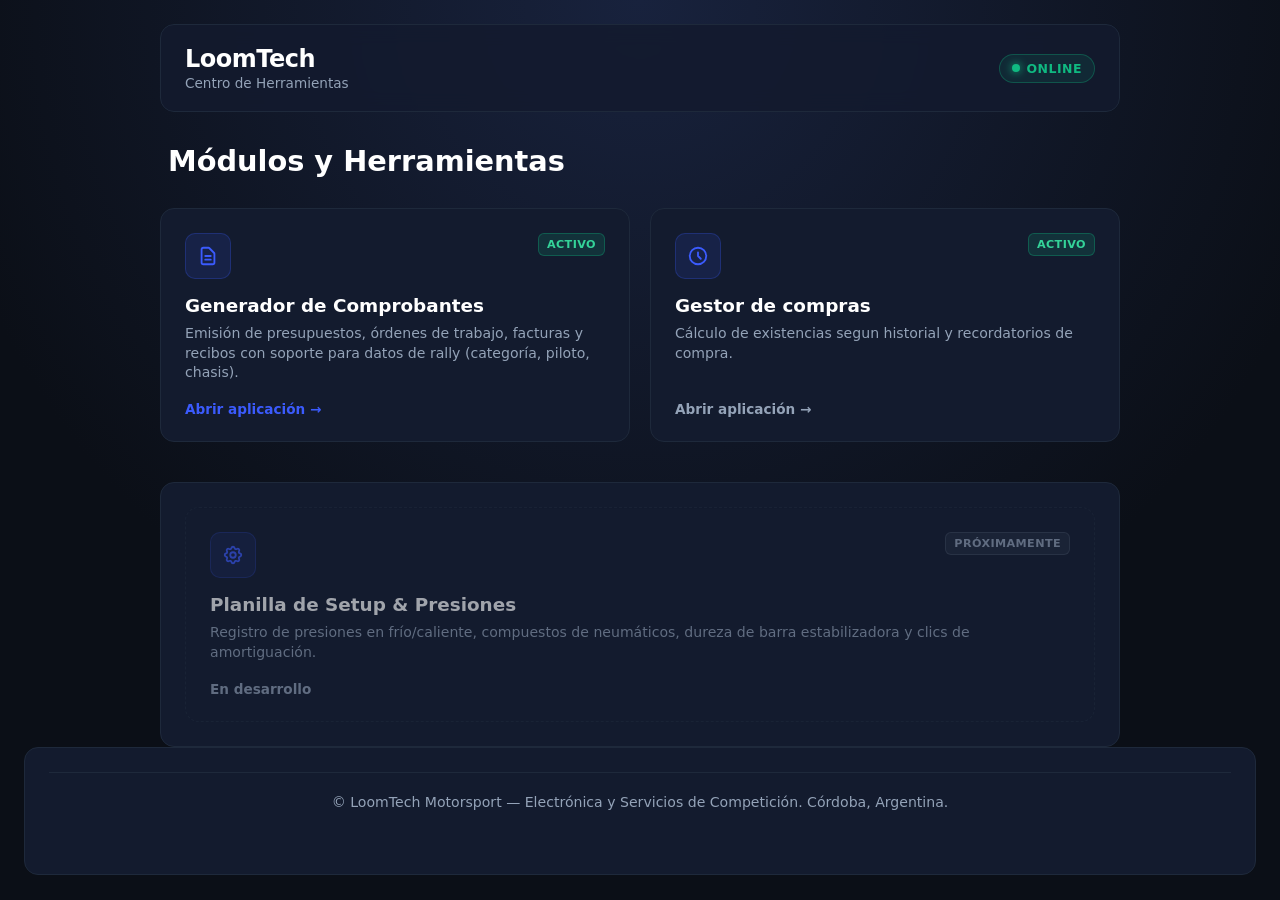
==== commit d706ad92: "Update index.html" ====
--- a/index.html
+++ b/index.html
@@ -110,19 +110,18 @@
     <div class="brand">
       <img src="logo-transparente.webp" alt="LoomTech Motorsport" onerror="this.style.display='none'">
       <div>
-        <h1>LoomTech Motorsport</h1>
-        <p>Centro de Operaciones y Herramientas Técnicas de Rally</p>
+        <h1>LoomTech</h1>
+        <p>Centro de Herramientas </p>
       </div>
     </div>
     <div class="badge-status">
-      <span class="pulse"></span> Paddock Online
+      <span class="pulse"></span> Online
     </div>
   </header>
 
   <!-- Hero -->
   <div class="hero">
     <h2>Módulos y Herramientas</h2>
-    <p>Selecciona una de las utilidades técnicas, administrativas o de puesta a punto para tu equipo.</p>
   </div>
 
   <!-- Grid de Utilidades -->
@@ -146,19 +145,19 @@
     </a>
 
     <!-- Tarjeta 2: Tiempos de Enlace & CH (Próximamente) -->
-    <div class="tool-card disabled">
+    <a href="gestor-compras.html" class="tool-card">
       <div class="card-top">
         <div class="icon-box">
           <svg fill="none" stroke="currentColor" stroke-width="2" viewBox="0 0 24 24">
             <path stroke-linecap="round" stroke-linejoin="round" d="M12 8v4l3 3m6-3a9 9 0 11-18 0 9 9 0 0118 0z"/>
           </svg>
         </div>
-        <span class="tag-state tag-soon">Próximamente</span>
+        <span class="tag-state tag-active">Activo</span>
       </div>
-      <h3>Calculador de Enlaces & CH</h3>
-      <p>Cálculo de penalizaciones, control de tiempos ideales de enlace y medias horarias para tripulaciones y jefes de equipo.</p>
+      <h3>Gestor de compras</h3>
+      <p>Cálculo de existencias segun historial y recordatorios de compra.</p>
       <div class="card-action" style="color: var(--text-muted);">
-        En desarrollo
+        Abrir aplicación &rarr;
       </div>
     </div>
 
--- a/general.css
+++ b/general.css
@@ -0,0 +1,141 @@
+/* ==========================================================================
+   LOOMTECH MOTORSPORT - SISTEMA DE ESTILOS GENERALES
+   ========================================================================== */
+
+:root {
+  /* Colores de Marca */
+  --primary: #3b5bfd;
+  --primary-dark: #2546e0;
+  --accent: #ef4444;       /* Rojo Rally para alertas/borrar */
+  --badge-green: #10b981;  /* Verde para estados online/ok */
+
+  /* Colores UI (Tema claro por defecto para las herramientas) */
+  --bg-body: #f8fafc;
+  --bg-panel: #ffffff;
+  --border: #e2e8f0;
+  --text-main: #1e293b;
+  --text-muted: #64748b;
+
+  /* Tipografía */
+  --font-base: system-ui, -apple-system, BlinkMacSystemFont, "Segoe UI", Roboto, sans-serif;
+}
+
+/* --- 1. RESET Y BASE --- */
+* {
+  box-sizing: border-box;
+  margin: 0;
+  padding: 0;
+}
+
+body {
+  font-family: var(--font-base);
+  background: var(--bg-body);
+  color: var(--text-main);
+  padding: 24px;
+  min-height: 100vh;
+}
+
+h1, h2, h3, h4 {
+  color: #0f172a;
+  margin-bottom: 0.5rem;
+}
+
+h2 {
+  font-size: 1.2rem;
+  font-weight: 700;
+}
+
+/* --- 2. LAYOUT Y GRILLAS UTILITARIAS --- */
+.container {
+  max-width: 960px;
+  margin: 0 auto;
+}
+
+.grid-2 { display: grid; grid-template-columns: 1fr 1fr; gap: 12px; }
+.grid-3 { display: grid; grid-template-columns: 1fr 1fr 1fr; gap: 12px; }
+.flex-between { display: flex; justify-content: space-between; align-items: center; }
+
+.panel {
+  background: var(--bg-panel);
+  padding: 24px;
+  border-radius: 12px;
+  box-shadow: 0 1px 3px rgba(0,0,0,0.08);
+  border: 1px solid var(--border);
+  height: fit-content;
+}
+
+/* --- 3. FORMULARIOS E INPUTS --- */
+label {
+  display: block;
+  font-size: 0.82rem;
+  font-weight: 600;
+  margin-top: 14px;
+  margin-bottom: 5px;
+  color: #475569;
+}
+
+input, textarea, select {
+  width: 100%;
+  padding: 9px 12px;
+  border: 1px solid var(--border);
+  border-radius: 6px;
+  font-size: 0.9rem;
+  font-family: var(--font-base);
+  color: var(--text-main);
+  background: var(--bg-panel);
+  transition: border-color 0.2s, box-shadow 0.2s;
+}
+
+input:focus, textarea:focus, select:focus {
+  outline: none;
+  border-color: var(--primary);
+  box-shadow: 0 0 0 2px rgba(59, 91, 253, 0.15);
+}
+
+/* --- 4. BOTONES --- */
+.btn {
+  background: var(--primary);
+  color: white;
+  border: none;
+  padding: 12px 16px;
+  border-radius: 6px;
+  cursor: pointer;
+  font-weight: 600;
+  font-size: 0.95rem;
+  transition: background-color 0.2s;
+  display: inline-flex;
+  justify-content: center;
+  align-items: center;
+}
+
+.btn:hover { background: var(--primary-dark); }
+.btn-block { width: 100%; margin-top: 20px; } /* Para botones que ocupan todo el ancho */
+
+.btn-secondary {
+  background: #f1f5f9;
+  color: #334155;
+  border: 1px solid var(--border);
+  padding: 8px 12px;
+  font-size: 0.85rem;
+  border-radius: 6px;
+  cursor: pointer;
+  transition: background-color 0.2s;
+}
+
+.btn-secondary:hover { background: #e2e8f0; }
+.btn-sm { padding: 4px 10px; font-size: 0.8rem; margin-left: 4px; }
+.btn-danger { color: var(--accent); }
+.btn-danger:hover { background: #fee2e2; color: #dc2626; border-color: #fca5a5; }
+
+/* --- 5. COMPONENTES ESPECÍFICOS (Switches, Tablas) --- */
+.switch { position: relative; display: inline-block; width: 44px; height: 24px; flex-shrink: 0; }
+.switch input { opacity: 0; width: 0; height: 0; }
+.slider { position: absolute; cursor: pointer; top: 0; left: 0; right: 0; bottom: 0; background-color: #cbd5e1; transition: .3s; border-radius: 24px; }
+.slider:before { position: absolute; content: ""; height: 18px; width: 18px; left: 3px; bottom: 3px; background-color: white; transition: .3s; border-radius: 50%; box-shadow: 0 1px 2px rgba(0,0,0,0.2); }
+input:checked + .slider { background-color: var(--primary); }
+input:checked + .slider:before { transform: translateX(20px); }
+
+.table-ui { width: 100%; border-collapse: collapse; margin-top: 16px; }
+.table-ui th, .table-ui td { padding: 10px 8px; text-align: left; border-bottom: 1px solid var(--border); font-size: 0.88rem; }
+.table-ui th { background: #f8fafc; color: #475569; font-weight: 600; }
+.text-right { text-align: right !important; }
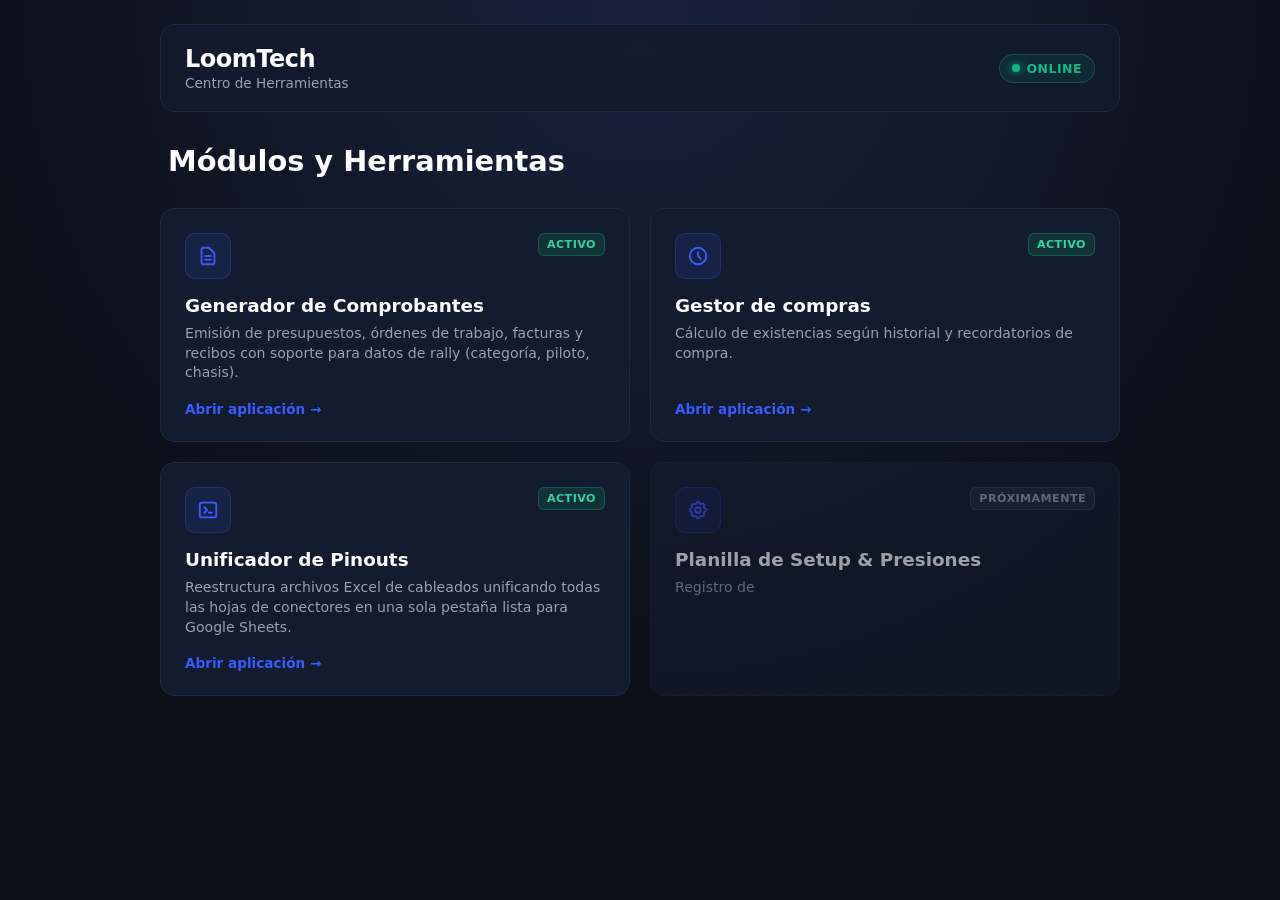
==== commit 93b25b4c: "Add files via upload" ====
--- a/index.html
+++ b/index.html
@@ -13,7 +13,6 @@
        ESTILOS ESPECÍFICOS DEL HUB (Sobreescribe a modo oscuro)
        ========================================================================== */
     :root {
-      /* Cambiamos las variables base del general.css a modo oscuro */
       --bg-body: #0b0f17;
       --bg-panel: #131b2e;
       --border: #1e293b;
@@ -111,7 +110,7 @@
       <img src="logo-transparente.webp" alt="LoomTech Motorsport" onerror="this.style.display='none'">
       <div>
         <h1>LoomTech</h1>
-        <p>Centro de Herramientas </p>
+        <p>Centro de Herramientas</p>
       </div>
     </div>
     <div class="badge-status">
@@ -127,7 +126,7 @@
   <!-- Grid de Utilidades -->
   <div class="grid-tools">
 
-    <!-- Tarjeta 1: Facturación (Enlace actualizado a facturador.html) -->
+    <!-- Tarjeta 1: Facturación -->
     <a href="facturador.html" class="tool-card">
       <div class="card-top">
         <div class="icon-box">
@@ -144,7 +143,7 @@
       </div>
     </a>
 
-    <!-- Tarjeta 2: Tiempos de Enlace & CH (Próximamente) -->
+    <!-- Tarjeta 2: Gestor de Compras -->
     <a href="gestor-compras.html" class="tool-card">
       <div class="card-top">
         <div class="icon-box">
@@ -155,13 +154,30 @@
         <span class="tag-state tag-active">Activo</span>
       </div>
       <h3>Gestor de compras</h3>
-      <p>Cálculo de existencias segun historial y recordatorios de compra.</p>
-      <div class="card-action" style="color: var(--text-muted);">
+      <p>Cálculo de existencias según historial y recordatorios de compra.</p>
+      <div class="card-action">
         Abrir aplicación &rarr;
       </div>
-    </div>
+    </a>
 
-    <!-- Tarjeta 3: Setup & Set de Neumáticos (Próximamente) -->
+    <!-- Tarjeta 3: Unificador de Pinouts (NUEVA PÁGINA) -->
+    <a href="cableados.html" class="tool-card">
+      <div class="card-top">
+        <div class="icon-box">
+          <svg fill="none" stroke="currentColor" stroke-width="2" viewBox="0 0 24 24">
+            <path stroke-linecap="round" stroke-linejoin="round" d="M8 9l3 3-3 3m5 0h3M5 20h14a2 2 0 002-2V6a2 2 0 00-2-2H5a2 2 0 00-2 2v12a2 2 0 002 2z"/>
+          </svg>
+        </div>
+        <span class="tag-state tag-active">Activo</span>
+      </div>
+      <h3>Unificador de Pinouts</h3>
+      <p>Reestructura archivos Excel de cableados unificando todas las hojas de conectores en una sola pestaña lista para Google Sheets.</p>
+      <div class="card-action">
+        Abrir aplicación &rarr;
+      </div>
+    </a>
+
+    <!-- Tarjeta 4: Setup & Set de Neumáticos (Próximamente) -->
     <div class="tool-card disabled">
       <div class="card-top">
         <div class="icon-box">
@@ -173,19 +189,4 @@
         <span class="tag-state tag-soon">Próximamente</span>
       </div>
       <h3>Planilla de Setup & Presiones</h3>
-      <p>Registro de presiones en frío/caliente, compuestos de neumáticos, dureza de barra estabilizadora y clics de amortiguación.</p>
-      <div class="card-action" style="color: var(--text-muted);">
-        En desarrollo
-      </div>
-    </div>
-
-  </div>
-</div>
-
-<!-- Footer -->
-<footer>
-  <p>&copy; LoomTech Motorsport — Electrónica y Servicios de Competición. Córdoba, Argentina.</p>
-</footer>
-
-</body>
-</html>
+      <p>Registro de
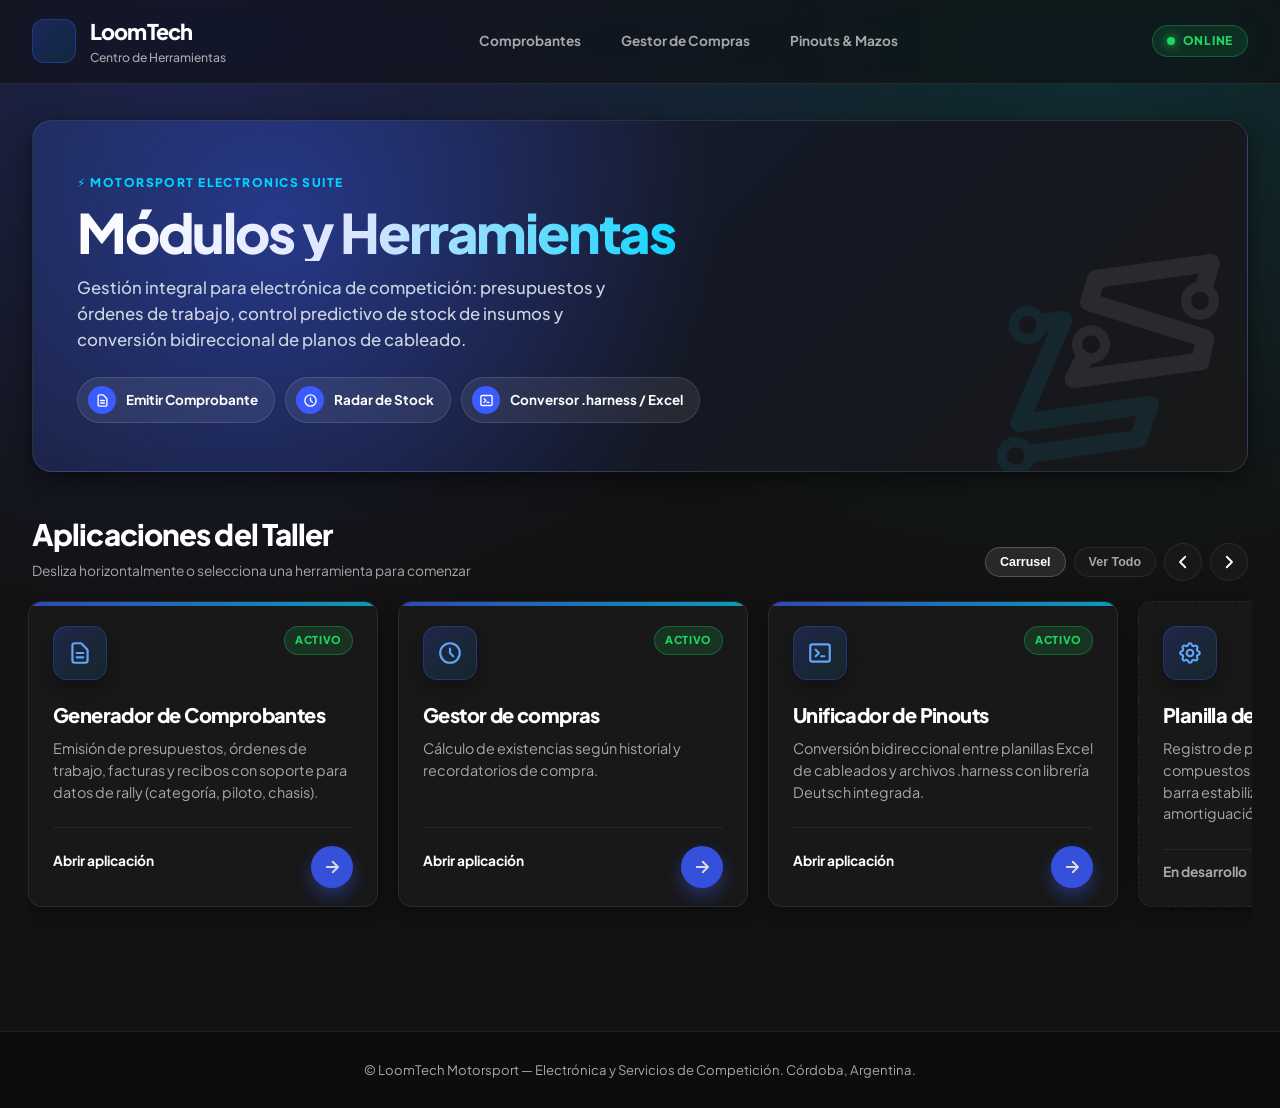
==== commit f0842429: "Add files via upload" ====
--- a/index.html
+++ b/index.html
@@ -5,188 +5,936 @@
   <meta name="viewport" content="width=device-width, initial-scale=1.0">
   <title>LoomTech - Motorsport Hub & Utilidades</title>
   
-  <!-- Vinculamos el CSS General (Misma carpeta) -->
+  <!-- Vinculamos el CSS General -->
   <link rel="stylesheet" href="general.css">
 
   <style>
     /* ==========================================================================
-       ESTILOS ESPECÍFICOS DEL HUB (Sobreescribe a modo oscuro)
+       ESTILOS DEL HUB (DIRECCIÓN ESTÉTICA DARK STREAMING & GLASMORFISMO)
        ========================================================================== */
-    :root {
-      --bg-body: #0b0f17;
-      --bg-panel: #131b2e;
-      --border: #1e293b;
-      --text-main: #f8fafc;
-      --text-muted: #94a3b8;
-    }
-
     body {
-      background: radial-gradient(circle at top, #18223d 0%, var(--bg-body) 65%);
+      padding: 0;
+      background-color: var(--bg-body);
+      background-image: 
+        radial-gradient(at 15% 0%, rgba(59, 91, 253, 0.26) 0px, transparent 50%),
+        radial-gradient(at 85% 5%, rgba(0, 212, 255, 0.14) 0px, transparent 45%);
+      background-attachment: fixed;
       display: flex;
       flex-direction: column;
     }
 
-    /* Cabecera Principal */
-    header {
+    /* --- 1. NAVBAR FIJA CON GLASMORFISMO SUTIL --- */
+    .navbar-glass {
+      position: sticky;
+      top: 0;
+      z-index: 100;
+      width: 100%;
+      background: rgba(18, 18, 18, 0.72);
+      backdrop-filter: blur(18px) saturate(180%);
+      -webkit-backdrop-filter: blur(18px) saturate(180%);
+      border-bottom: 1px solid var(--border);
+      transition: background 0.3s ease, box-shadow 0.3s ease;
+    }
+
+    .navbar-glass.scrolled {
+      background: rgba(12, 12, 14, 0.88);
+      box-shadow: 0 10px 30px rgba(0, 0, 0, 0.6);
+    }
+
+    .nav-inner {
+      max-width: 1280px;
+      margin: 0 auto;
+      padding: 14px 20px;
       display: flex;
       align-items: center;
       justify-content: space-between;
-      padding: 20px 24px;
-      background: rgba(19, 27, 46, 0.85);
+      gap: 16px;
+    }
+
+    .brand {
+      display: flex;
+      align-items: center;
+      gap: 14px;
+      text-decoration: none;
+      color: inherit;
+    }
+
+    .brand-logo-wrap {
+      width: 44px;
+      height: 44px;
+      border-radius: 12px;
+      background: linear-gradient(135deg, rgba(59, 91, 253, 0.25), rgba(0, 212, 255, 0.1));
+      border: 1px solid rgba(59, 91, 253, 0.35);
+      display: flex;
+      align-items: center;
+      justify-content: center;
+      padding: 4px;
+      transition: transform 0.25s ease;
+    }
+
+    .brand:hover .brand-logo-wrap {
+      transform: rotate(-4deg) scale(1.06);
+    }
+
+    .brand img {
+      width: 100%;
+      height: 100%;
+      object-fit: contain;
+    }
+
+    .brand h1 {
+      font-size: 1.35rem;
+      font-weight: 800;
+      letter-spacing: -0.04em;
+      color: #ffffff;
+      margin: 0;
+    }
+
+    .brand p {
+      font-size: 0.76rem;
+      color: var(--text-muted);
+      font-weight: 500;
+      margin: 0;
+    }
+
+    .nav-links {
+      display: none;
+      align-items: center;
+      gap: 8px;
+    }
+
+    @media (min-width: 820px) {
+      .nav-links {
+        display: flex;
+      }
+      .nav-inner {
+        padding: 16px 32px;
+      }
+    }
+
+    .nav-pill {
+      color: var(--text-muted);
+      text-decoration: none;
+      font-size: 0.85rem;
+      font-weight: 700;
+      padding: 8px 16px;
+      border-radius: var(--radius-pill);
+      transition: color 0.2s ease, background-color 0.2s ease, transform 0.2s ease;
+    }
+
+    .nav-pill:hover {
+      color: #ffffff;
+      background: rgba(255, 255, 255, 0.08);
+      transform: translateY(-1px);
+    }
+
+    .badge-status {
+      display: inline-flex;
+      align-items: center;
+      gap: 8px;
+      background: rgba(30, 215, 96, 0.12);
+      border: 1px solid rgba(30, 215, 96, 0.3);
+      color: var(--badge-green);
+      font-size: 0.75rem;
+      font-weight: 800;
+      padding: 6px 14px;
+      border-radius: var(--radius-pill);
+      text-transform: uppercase;
+      letter-spacing: 0.06em;
+    }
+
+    .pulse {
+      width: 8px;
+      height: 8px;
+      border-radius: 50%;
+      background: var(--badge-green);
+      box-shadow: 0 0 10px var(--badge-green);
+      animation: pulseAnim 2s infinite ease-in-out;
+    }
+
+    @keyframes pulseAnim {
+      0%, 100% { transform: scale(1); opacity: 1; }
+      50% { transform: scale(1.3); opacity: 0.65; }
+    }
+
+    /* --- 2. CONTENEDOR PRINCIPAL --- */
+    .main-wrapper {
+      max-width: 1280px;
+      width: 100%;
+      margin: 0 auto;
+      padding: 24px 20px 60px 20px;
+      flex: 1;
+    }
+
+    @media (min-width: 768px) {
+      .main-wrapper {
+        padding: 36px 32px 80px 32px;
+      }
+    }
+
+    /* --- 3. HERO CON DEGRADADO COLORIDO Y TÍTULO INTERACTIVO --- */
+    .hero-banner {
+      position: relative;
+      border-radius: var(--radius-lg);
+      padding: 32px 24px;
+      margin-bottom: 40px;
+      background: 
+        radial-gradient(800px circle at var(--hero-x, 20%) var(--hero-y, 30%), rgba(59, 91, 253, 0.42), transparent 55%),
+        linear-gradient(135deg, #1b2442 0%, #141824 55%, #181818 100%);
+      border: 1px solid rgba(255, 255, 255, 0.1);
+      box-shadow: var(--shadow-soft);
+      overflow: hidden;
+      display: flex;
+      flex-direction: column;
+      gap: 24px;
+    }
+
+    @media (min-width: 768px) {
+      .hero-banner {
+        padding: 48px 44px;
+        flex-direction: row;
+        align-items: flex-end;
+        justify-content: space-between;
+      }
+    }
+
+    /* Circuito decorativo de fondo en el Hero */
+    .hero-bg-svg {
+      position: absolute;
+      right: -30px;
+      bottom: -40px;
+      width: 320px;
+      opacity: 0.08;
+      pointer-events: none;
+      transform: rotate(-8deg);
+    }
+
+    .hero-content {
+      position: relative;
+      z-index: 1;
+      max-width: 680px;
+    }
+
+    .hero-eyebrow {
+      display: inline-flex;
+      align-items: center;
+      gap: 6px;
+      font-size: 0.75rem;
+      font-weight: 800;
+      text-transform: uppercase;
+      letter-spacing: 0.12em;
+      color: var(--accent-cyan);
+      margin-bottom: 12px;
+    }
+
+    /* Título interactivo de gran tamaño */
+    .interactive-title {
+      font-size: clamp(2rem, 5vw, 3.4rem);
+      font-weight: 800;
+      line-height: 1.06;
+      letter-spacing: -0.04em;
+      margin-bottom: 14px;
+      background: linear-gradient(
+        var(--title-angle, 95deg),
+        #ffffff 0%,
+        #dbe4ff 45%,
+        #00d4ff 100%
+      );
+      -webkit-background-clip: text;
+      -webkit-text-fill-color: transparent;
+      transition: transform 0.2s ease;
+      cursor: default;
+    }
+
+    .hero-subtitle {
+      color: #cbd5e1;
+      font-size: clamp(0.92rem, 1.5vw, 1.05rem);
+      font-weight: 500;
+      max-width: 560px;
+      line-height: 1.55;
+    }
+
+    /* Accesos rápidos tipo "Quick Picks" de Spotify */
+    .quick-pills {
+      display: flex;
+      flex-wrap: wrap;
+      gap: 10px;
+      margin-top: 24px;
+    }
+
+    .quick-pill {
+      display: inline-flex;
+      align-items: center;
+      gap: 10px;
+      background: rgba(255, 255, 255, 0.08);
+      border: 1px solid rgba(255, 255, 255, 0.12);
+      color: #ffffff;
+      text-decoration: none;
+      padding: 8px 16px 8px 10px;
+      border-radius: var(--radius-pill);
+      font-size: 0.84rem;
+      font-weight: 700;
+      backdrop-filter: blur(8px);
+      transition: all 0.22s cubic-bezier(0.22, 1, 0.36, 1);
+    }
+
+    .quick-pill-icon {
+      width: 28px;
+      height: 28px;
+      border-radius: 50%;
+      background: var(--primary);
+      display: inline-flex;
+      align-items: center;
+      justify-content: center;
+      color: #fff;
+      transition: transform 0.2s ease, background-color 0.2s ease;
+    }
+
+    .quick-pill-icon svg {
+      width: 15px;
+      height: 15px;
+    }
+
+    .quick-pill:hover {
+      background: rgba(255, 255, 255, 0.16);
+      border-color: rgba(255, 255, 255, 0.3);
+      transform: translateY(-2px) scale(1.02);
+      box-shadow: 0 8px 20px rgba(0, 0, 0, 0.35);
+    }
+
+    .quick-pill:hover .quick-pill-icon {
+      background: var(--accent-cyan);
+      color: #0b0f17;
+      transform: scale(1.08);
+    }
+
+    /* --- 4. CABECERA DE SECCIÓN Y CONTROLES DE CARRUSEL --- */
+    .section-header {
+      display: flex;
+      align-items: flex-end;
+      justify-content: space-between;
+      gap: 16px;
+      margin-bottom: 20px;
+      flex-wrap: wrap;
+    }
+
+    .section-title-group h2 {
+      font-size: clamp(1.4rem, 3vw, 1.85rem);
+      font-weight: 800;
+      color: #ffffff;
+      margin: 0;
+    }
+
+    .section-title-group p {
+      font-size: 0.86rem;
+      color: var(--text-muted);
+      margin-top: 4px;
+    }
+
+    .carousel-controls {
+      display: flex;
+      align-items: center;
+      gap: 8px;
+    }
+
+    .view-toggle-btn {
+      background: #181818;
+      color: var(--text-muted);
       border: 1px solid var(--border);
+      padding: 7px 14px;
+      border-radius: var(--radius-pill);
+      font-size: 0.78rem;
+      font-weight: 700;
+      cursor: pointer;
+      transition: all 0.2s ease;
+    }
+
+    .view-toggle-btn.active, .view-toggle-btn:hover {
+      color: #ffffff;
+      background: #282828;
+      border-color: var(--border-hover);
+    }
+
+    .nav-arrow {
+      width: 38px;
+      height: 38px;
+      border-radius: 50%;
+      background: #181818;
+      border: 1px solid var(--border);
+      color: #ffffff;
+      display: inline-flex;
+      align-items: center;
+      justify-content: center;
+      cursor: pointer;
+      transition: transform 0.2s ease, background-color 0.2s ease, border-color 0.2s ease;
+    }
+
+    .nav-arrow:hover {
+      background: #2a2a2a;
+      border-color: var(--border-hover);
+      transform: scale(1.08);
+    }
+
+    .nav-arrow:active {
+      transform: scale(0.95);
+    }
+
+    .nav-arrow svg {
+      width: 18px;
+      height: 18px;
+    }
+
+    /* --- 5. CARRUSEL HORIZONTAL SUAVE / GRILLA DINÁMICA --- */
+    .tools-track {
+      display: flex;
+      gap: 20px;
+      overflow-x: auto;
+      scroll-snap-type: x mandatory;
+      scroll-behavior: smooth;
+      padding: 8px 4px 24px 4px;
+      margin: -8px -4px 20px -4px;
+      -webkit-overflow-scrolling: touch;
+    }
+
+    .tools-track::-webkit-scrollbar {
+      height: 6px;
+    }
+
+    .tools-track .tool-card {
+      flex: 0 0 85%;
+      scroll-snap-align: start;
+    }
+
+    @media (min-width: 600px) {
+      .tools-track .tool-card {
+        flex: 0 0 330px;
+      }
+    }
+
+    @media (min-width: 1024px) {
+      .tools-track .tool-card {
+        flex: 0 0 350px;
+      }
+    }
+
+    /* Modo Grilla Completa (Alternable) */
+    .tools-track.grid-mode {
+      display: grid;
+      grid-template-columns: repeat(auto-fill, minmax(290px, 1fr));
+      overflow-x: visible;
+    }
+
+    .tools-track.grid-mode .tool-card {
+      flex: unset;
+    }
+
+    /* --- 6. TARJETAS DE MÓDULOS ESTILO SPOTIFY --- */
+    .tool-card {
+      background: var(--bg-elevated);
+      border: 1px solid var(--border);
+      border-radius: var(--radius-md);
+      padding: 24px;
+      display: flex;
+      flex-direction: column;
+      justify-content: space-between;
+      text-decoration: none;
+      color: inherit;
+      position: relative;
+      overflow: hidden;
+      box-shadow: 0 6px 18px rgba(0, 0, 0, 0.35);
+      transition: 
+        transform 0.28s cubic-bezier(0.22, 1, 0.36, 1),
+        background-color 0.28s ease,
+        border-color 0.28s ease,
+        box-shadow 0.28s ease;
+    }
+
+    /* Resplandor radial que sigue al mouse dentro de cada tarjeta */
+    .tool-card::before {
+      content: "";
+      position: absolute;
+      inset: 0;
+      background: var(--grad-card-glow);
+      opacity: 0;
+      transition: opacity 0.3s ease;
+      pointer-events: none;
+    }
+
+    /* Banda superior de color sutil */
+    .card-accent-bar {
+      position: absolute;
+      top: 0;
+      left: 0;
+      right: 0;
+      height: 4px;
+      background: var(--grad-brand);
+      opacity: 0.7;
+      transition: height 0.25s ease, opacity 0.25s ease;
+    }
+
+    .tool-card:hover {
+      transform: translateY(-6px);
+      background-color: var(--bg-card-hover);
+      border-color: rgba(59, 91, 253, 0.45);
+      box-shadow: var(--shadow-hover);
+    }
+
+    .tool-card:hover::before {
+      opacity: 1;
+    }
+
+    .tool-card:hover .card-accent-bar {
+      opacity: 1;
+      height: 5px;
+    }
+
+    .tool-card.disabled {
+      opacity: 0.58;
+      cursor: not-allowed;
+      border-style: dashed;
+    }
+
+    .tool-card.disabled:hover {
+      transform: translateY(-2px);
+      background-color: #1c1c1c;
+      border-color: var(--border);
+      box-shadow: var(--shadow-soft);
+    }
+
+    .card-top {
+      display: flex;
+      align-items: flex-start;
+      justify-content: space-between;
+      margin-bottom: 20px;
+      position: relative;
+      z-index: 1;
+    }
+
+    .icon-box {
+      width: 54px;
+      height: 54px;
+      background: linear-gradient(135deg, rgba(59, 91, 253, 0.22) 0%, rgba(0, 212, 255, 0.08) 100%);
+      color: #60a5fa;
+      display: flex;
+      align-items: center;
+      justify-content: center;
       border-radius: 14px;
-      backdrop-filter: blur(10px);
-      margin-bottom: 32px;
-      gap: 20px;
-    }
-
-    .brand { display: flex; align-items: center; gap: 16px; }
-    .brand img { width: 58px; height: 58px; object-fit: contain; }
-    .brand h1 { font-size: 1.5rem; letter-spacing: -0.5px; color: #fff; margin: 0; }
-    .brand p { font-size: 0.85rem; color: var(--text-muted); margin-top: 2px; }
-
-    .badge-status {
-      display: inline-flex; align-items: center; gap: 6px;
-      background: rgba(16, 185, 129, 0.1); border: 1px solid rgba(16, 185, 129, 0.3);
-      color: var(--badge-green); font-size: 0.78rem; font-weight: 600;
-      padding: 6px 12px; border-radius: 20px; text-transform: uppercase; letter-spacing: 0.5px;
-    }
-    .pulse { width: 8px; height: 8px; border-radius: 50%; background: var(--badge-green); box-shadow: 0 0 8px var(--badge-green); }
-
-    /* Hero / Sección de Bienvenida */
-    .hero { margin-bottom: 30px; padding: 0 8px; }
-    .hero h2 { font-size: 1.8rem; font-weight: 700; color: #fff; margin-bottom: 8px; }
-    .hero p { color: var(--text-muted); max-width: 650px; line-height: 1.5; font-size: 0.95rem; }
-
-    /* Grilla de Herramientas */
-    .grid-tools {
-      display: grid; grid-template-columns: repeat(auto-fill, minmax(310px, 1fr)); gap: 20px; margin-bottom: 40px;
-    }
-
-    .tool-card {
-      background: var(--bg-panel); border: 1px solid var(--border); border-radius: 14px;
-      padding: 24px; display: flex; flex-direction: column; justify-content: space-between;
-      text-decoration: none; color: inherit; position: relative; overflow: hidden;
-      transition: transform 0.2s ease, border-color 0.2s ease, box-shadow 0.2s ease;
-    }
-    .tool-card:hover {
-      transform: translateY(-4px); border-color: var(--primary);
-      box-shadow: 0 10px 25px -5px rgba(59, 91, 253, 0.25);
-    }
-    .tool-card.disabled { opacity: 0.6; cursor: not-allowed; border-style: dashed; }
-    .tool-card.disabled:hover { transform: none; border-color: var(--border); box-shadow: none; }
-
-    .card-top { display: flex; align-items: flex-start; justify-content: space-between; margin-bottom: 16px; }
-    
-    .icon-box {
-      width: 46px; height: 46px; background: rgba(59, 91, 253, 0.12); color: var(--primary);
-      display: flex; align-items: center; justify-content: center; border-radius: 10px; border: 1px solid rgba(59, 91, 253, 0.25);
-    }
-    .icon-box svg { width: 22px; height: 22px; }
-
-    .tag-state { font-size: 0.7rem; font-weight: 700; padding: 4px 8px; border-radius: 6px; text-transform: uppercase; letter-spacing: 0.4px; }
-    .tag-active { background: rgba(16, 185, 129, 0.15); color: #34d399; border: 1px solid rgba(16, 185, 129, 0.3); }
-    .tag-soon { background: rgba(148, 163, 184, 0.1); color: var(--text-muted); border: 1px solid rgba(148, 163, 184, 0.2); }
-
-    .tool-card h3 { font-size: 1.15rem; color: #fff; margin-bottom: 8px; }
-    .tool-card p { color: var(--text-muted); font-size: 0.88rem; line-height: 1.4; flex-grow: 1; margin-bottom: 18px; }
-    
-    .card-action { font-size: 0.85rem; font-weight: 600; color: var(--primary); display: flex; align-items: center; gap: 6px; }
-    .tool-card:hover .card-action { text-decoration: underline; }
-
-    footer { border-top: 1px solid var(--border); padding: 20px 8px; text-align: center; color: var(--text-muted); font-size: 0.82rem; margin-top: auto; }
-
-    @media (max-width: 650px) {
-      header { flex-direction: column; align-items: flex-start; }
+      border: 1px solid rgba(59, 91, 253, 0.3);
+      box-shadow: 0 8px 16px rgba(0, 0, 0, 0.3);
+      transition: transform 0.25s ease, color 0.25s ease, background 0.25s ease;
+    }
+
+    .tool-card:hover .icon-box {
+      transform: scale(1.06);
+      color: #ffffff;
+      background: var(--grad-brand);
+    }
+
+    .icon-box svg {
+      width: 26px;
+      height: 26px;
+    }
+
+    .tag-state {
+      font-size: 0.68rem;
+      font-weight: 800;
+      padding: 5px 10px;
+      border-radius: var(--radius-pill);
+      text-transform: uppercase;
+      letter-spacing: 0.06em;
+    }
+
+    .tag-active {
+      background: rgba(30, 215, 96, 0.14);
+      color: var(--badge-green);
+      border: 1px solid rgba(30, 215, 96, 0.3);
+    }
+
+    .tag-soon {
+      background: rgba(255, 255, 255, 0.06);
+      color: var(--text-muted);
+      border: 1px solid var(--border);
+    }
+
+    .card-body {
+      position: relative;
+      z-index: 1;
+      flex-grow: 1;
+    }
+
+    .tool-card h3 {
+      font-size: 1.25rem;
+      font-weight: 800;
+      color: #ffffff;
+      margin-bottom: 8px;
+      transition: color 0.2s ease;
+    }
+
+    .tool-card p {
+      color: var(--text-muted);
+      font-size: 0.9rem;
+      line-height: 1.5;
+      margin-bottom: 24px;
+    }
+
+    .card-footer {
+      display: flex;
+      align-items: center;
+      justify-content: space-between;
+      position: relative;
+      z-index: 1;
+      padding-top: 12px;
+      border-top: 1px solid rgba(255, 255, 255, 0.06);
+    }
+
+    .card-action {
+      font-size: 0.86rem;
+      font-weight: 700;
+      color: #ffffff;
+      display: flex;
+      align-items: center;
+      gap: 6px;
+      transition: color 0.2s ease;
+    }
+
+    .tool-card:hover .card-action {
+      color: var(--accent-cyan);
+    }
+
+    /* Botón circular flotante de acción (inspirado en el botón Play de las cards de Spotify) */
+    .play-launch-btn {
+      width: 42px;
+      height: 42px;
+      border-radius: 50%;
+      background: var(--primary);
+      color: #ffffff;
+      display: flex;
+      align-items: center;
+      justify-content: center;
+      box-shadow: 0 8px 18px rgba(59, 91, 253, 0.45);
+      transform: translateY(6px);
+      opacity: 0.85;
+      transition: transform 0.25s cubic-bezier(0.22, 1, 0.36, 1), background-color 0.25s ease, opacity 0.25s ease, box-shadow 0.25s ease;
+    }
+
+    .tool-card:hover .play-launch-btn {
+      transform: translateY(0) scale(1.08);
+      opacity: 1;
+      background: var(--accent-cyan);
+      color: #0b0f17;
+      box-shadow: 0 10px 24px rgba(0, 212, 255, 0.45);
+    }
+
+    .play-launch-btn svg {
+      width: 18px;
+      height: 18px;
+    }
+
+    /* --- 7. ANIMACIONES AL HACER SCROLL (REVEAL PROGRESIVO) --- */
+    .reveal-on-scroll {
+      opacity: 0;
+      transform: translateY(24px);
+      transition: opacity 0.6s cubic-bezier(0.22, 1, 0.36, 1), transform 0.6s cubic-bezier(0.22, 1, 0.36, 1);
+    }
+
+    .reveal-on-scroll.is-visible {
+      opacity: 1;
+      transform: translateY(0);
+    }
+
+    /* --- 8. FOOTER --- */
+    footer {
+      border-top: 1px solid var(--border);
+      background: #0c0c0c;
+      padding: 28px 20px;
+      text-align: center;
+      color: var(--text-muted);
+      font-size: 0.82rem;
+      margin-top: auto;
     }
   </style>
 </head>
 <body>
 
-<div class="container">
-  <!-- Cabecera -->
-  <header>
-    <div class="brand">
-      <img src="logo-transparente.webp" alt="LoomTech Motorsport" onerror="this.style.display='none'">
-      <div>
-        <h1>LoomTech</h1>
-        <p>Centro de Herramientas</p>
+  <!-- BARRA DE NAVEGACIÓN FIJA CON GLASMORFISMO -->
+  <nav class="navbar-glass" id="mainNav">
+    <div class="nav-inner">
+      <a href="index.html" class="brand">
+        <div class="brand-logo-wrap">
+          <img src="logo-transparente.webp" alt="LoomTech Motorsport" onerror="this.style.display='none'">
+        </div>
+        <div>
+          <h1>LoomTech</h1>
+          <p>Centro de Herramientas</p>
+        </div>
+      </a>
+
+      <div class="nav-links">
+        <a href="facturador.html" class="nav-pill">Comprobantes</a>
+        <a href="gestor-compras.html" class="nav-pill">Gestor de Compras</a>
+        <a href="cableados.html" class="nav-pill">Pinouts & Mazos</a>
+      </div>
+
+      <div class="badge-status">
+        <span class="pulse"></span> Online
       </div>
     </div>
-    <div class="badge-status">
-      <span class="pulse"></span> Online
+  </nav>
+
+  <!-- CONTENIDO PRINCIPAL -->
+  <main class="main-wrapper">
+
+    <!-- HERO DESTACADO CON DEGRADADO SUAVE Y TÍTULO INTERACTIVO -->
+    <section class="hero-banner reveal-on-scroll" id="heroBanner">
+      <!-- Marca de agua vectorial sutil -->
+      <svg class="hero-bg-svg" viewBox="0 0 320 280" fill="none" xmlns="http://www.w3.org/2000/svg">
+        <path d="M 252 82 L 268 46 L 152 46 L 142 68 L 252 120 L 244 142 L 116 142 L 138 110" stroke="#ffffff" stroke-width="18" stroke-linecap="round" stroke-linejoin="round"/>
+        <path d="M 78 82 L 114 82 L 56 178 L 188 178 L 172 210 L 48 210" stroke="#00d4ff" stroke-width="18" stroke-linecap="round" stroke-linejoin="round"/>
+        <circle cx="252" cy="82" r="14" fill="#121212" stroke="#ffffff" stroke-width="10"/>
+        <circle cx="138" cy="110" r="14" fill="#121212" stroke="#ffffff" stroke-width="10"/>
+        <circle cx="78" cy="82" r="14" fill="#121212" stroke="#00d4ff" stroke-width="10"/>
+        <circle cx="48" cy="210" r="14" fill="#121212" stroke="#00d4ff" stroke-width="10"/>
+      </svg>
+
+      <div class="hero-content">
+        <div class="hero-eyebrow">
+          <span>⚡ Motorsport Electronics Suite</span>
+        </div>
+        <h2 class="interactive-title" id="interactiveTitle">Módulos y Herramientas</h2>
+        <p class="hero-subtitle">
+          Gestión integral para electrónica de competición: presupuestos y órdenes de trabajo, control predictivo de stock de insumos y conversión bidireccional de planos de cableado.
+        </p>
+
+        <!-- Accesos rápidos en píldoras -->
+        <div class="quick-pills">
+          <a href="facturador.html" class="quick-pill">
+            <span class="quick-pill-icon">
+              <svg fill="none" stroke="currentColor" stroke-width="2.2" viewBox="0 0 24 24">
+                <path stroke-linecap="round" stroke-linejoin="round" d="M9 12h6m-6 4h6m2 5H7a2 2 0 01-2-2V5a2 2 0 012-2h5.586a1 1 0 01.707.293l5.414 5.414a1 1 0 01.293.707V19a2 2 0 01-2 2z"/>
+              </svg>
+            </span>
+            Emitir Comprobante
+          </a>
+
+          <a href="gestor-compras.html" class="quick-pill">
+            <span class="quick-pill-icon">
+              <svg fill="none" stroke="currentColor" stroke-width="2.2" viewBox="0 0 24 24">
+                <path stroke-linecap="round" stroke-linejoin="round" d="M12 8v4l3 3m6-3a9 9 0 11-18 0 9 9 0 0118 0z"/>
+              </svg>
+            </span>
+            Radar de Stock
+          </a>
+
+          <a href="cableados.html" class="quick-pill">
+            <span class="quick-pill-icon">
+              <svg fill="none" stroke="currentColor" stroke-width="2.2" viewBox="0 0 24 24">
+                <path stroke-linecap="round" stroke-linejoin="round" d="M8 9l3 3-3 3m5 0h3M5 20h14a2 2 0 002-2V6a2 2 0 00-2-2H5a2 2 0 00-2 2v12a2 2 0 002 2z"/>
+              </svg>
+            </span>
+            Conversor .harness / Excel
+          </a>
+        </div>
+      </div>
+    </section>
+
+    <!-- CABECERA DE CARRUSEL / GRILLA DE APLICACIONES -->
+    <div class="section-header reveal-on-scroll">
+      <div class="section-title-group">
+        <h2>Aplicaciones del Taller</h2>
+        <p>Desliza horizontalmente o selecciona una herramienta para comenzar</p>
+      </div>
+
+      <div class="carousel-controls">
+        <button type="button" class="view-toggle-btn active" id="btnViewCarousel" onclick="setTrackLayout('carousel')">
+          Carrusel
+        </button>
+        <button type="button" class="view-toggle-btn" id="btnViewGrid" onclick="setTrackLayout('grid')">
+          Ver Todo
+        </button>
+        <button type="button" class="nav-arrow" id="btnPrev" onclick="scrollTools(-1)" aria-label="Anterior">
+          <svg fill="none" stroke="currentColor" stroke-width="2.4" viewBox="0 0 24 24">
+            <path stroke-linecap="round" stroke-linejoin="round" d="M15 19l-7-7 7-7"/>
+          </svg>
+        </button>
+        <button type="button" class="nav-arrow" id="btnNext" onclick="scrollTools(1)" aria-label="Siguiente">
+          <svg fill="none" stroke="currentColor" stroke-width="2.4" viewBox="0 0 24 24">
+            <path stroke-linecap="round" stroke-linejoin="round" d="M9 5l7 7-7 7"/>
+          </svg>
+        </button>
+      </div>
     </div>
-  </header>
-
-  <!-- Hero -->
-  <div class="hero">
-    <h2>Módulos y Herramientas</h2>
-  </div>
-
-  <!-- Grid de Utilidades -->
-  <div class="grid-tools">
-
-    <!-- Tarjeta 1: Facturación -->
-    <a href="facturador.html" class="tool-card">
-      <div class="card-top">
-        <div class="icon-box">
-          <svg fill="none" stroke="currentColor" stroke-width="2" viewBox="0 0 24 24">
-            <path stroke-linecap="round" stroke-linejoin="round" d="M9 12h6m-6 4h6m2 5H7a2 2 0 01-2-2V5a2 2 0 012-2h5.586a1 1 0 01.707.293l5.414 5.414a1 1 0 01.293.707V19a2 2 0 01-2 2z"/>
-          </svg>
-        </div>
-        <span class="tag-state tag-active">Activo</span>
+
+    <!-- CARRUSEL HORIZONTAL CON SCROLL SUAVE DE TARJETAS -->
+    <div class="tools-track" id="toolsTrack">
+
+      <!-- Tarjeta 1: Facturación -->
+      <a href="facturador.html" class="tool-card reveal-on-scroll">
+        <div class="card-accent-bar"></div>
+        <div class="card-top">
+          <div class="icon-box">
+            <svg fill="none" stroke="currentColor" stroke-width="2" viewBox="0 0 24 24">
+              <path stroke-linecap="round" stroke-linejoin="round" d="M9 12h6m-6 4h6m2 5H7a2 2 0 01-2-2V5a2 2 0 012-2h5.586a1 1 0 01.707.293l5.414 5.414a1 1 0 01.293.707V19a2 2 0 01-2 2z"/>
+            </svg>
+          </div>
+          <span class="tag-state tag-active">Activo</span>
+        </div>
+        <div class="card-body">
+          <h3>Generador de Comprobantes</h3>
+          <p>Emisión de presupuestos, órdenes de trabajo, facturas y recibos con soporte para datos de rally (categoría, piloto, chasis).</p>
+        </div>
+        <div class="card-footer">
+          <div class="card-action">Abrir aplicación</div>
+          <div class="play-launch-btn">
+            <svg fill="none" stroke="currentColor" stroke-width="2.5" viewBox="0 0 24 24">
+              <path stroke-linecap="round" stroke-linejoin="round" d="M5 12h14M13 5l7 7-7 7"/>
+            </svg>
+          </div>
+        </div>
+      </a>
+
+      <!-- Tarjeta 2: Gestor de Compras -->
+      <a href="gestor-compras.html" class="tool-card reveal-on-scroll">
+        <div class="card-accent-bar"></div>
+        <div class="card-top">
+          <div class="icon-box">
+            <svg fill="none" stroke="currentColor" stroke-width="2" viewBox="0 0 24 24">
+              <path stroke-linecap="round" stroke-linejoin="round" d="M12 8v4l3 3m6-3a9 9 0 11-18 0 9 9 0 0118 0z"/>
+            </svg>
+          </div>
+          <span class="tag-state tag-active">Activo</span>
+        </div>
+        <div class="card-body">
+          <h3>Gestor de compras</h3>
+          <p>Cálculo de existencias según historial y recordatorios de compra.</p>
+        </div>
+        <div class="card-footer">
+          <div class="card-action">Abrir aplicación</div>
+          <div class="play-launch-btn">
+            <svg fill="none" stroke="currentColor" stroke-width="2.5" viewBox="0 0 24 24">
+              <path stroke-linecap="round" stroke-linejoin="round" d="M5 12h14M13 5l7 7-7 7"/>
+            </svg>
+          </div>
+        </div>
+      </a>
+
+      <!-- Tarjeta 3: Unificador y Conversor de Pinouts -->
+      <a href="cableados.html" class="tool-card reveal-on-scroll">
+        <div class="card-accent-bar"></div>
+        <div class="card-top">
+          <div class="icon-box">
+            <svg fill="none" stroke="currentColor" stroke-width="2" viewBox="0 0 24 24">
+              <path stroke-linecap="round" stroke-linejoin="round" d="M8 9l3 3-3 3m5 0h3M5 20h14a2 2 0 002-2V6a2 2 0 00-2-2H5a2 2 0 00-2 2v12a2 2 0 002 2z"/>
+            </svg>
+          </div>
+          <span class="tag-state tag-active">Activo</span>
+        </div>
+        <div class="card-body">
+          <h3>Unificador de Pinouts</h3>
+          <p>Conversión bidireccional entre planillas Excel de cableados y archivos .harness con librería Deutsch integrada.</p>
+        </div>
+        <div class="card-footer">
+          <div class="card-action">Abrir aplicación</div>
+          <div class="play-launch-btn">
+            <svg fill="none" stroke="currentColor" stroke-width="2.5" viewBox="0 0 24 24">
+              <path stroke-linecap="round" stroke-linejoin="round" d="M5 12h14M13 5l7 7-7 7"/>
+            </svg>
+          </div>
+        </div>
+      </a>
+
+      <!-- Tarjeta 4: Setup & Set de Neumáticos (Próximamente) -->
+      <div class="tool-card disabled reveal-on-scroll">
+        <div class="card-top">
+          <div class="icon-box">
+            <svg fill="none" stroke="currentColor" stroke-width="2" viewBox="0 0 24 24">
+              <path stroke-linecap="round" stroke-linejoin="round" d="M10.325 4.317c.426-1.756 2.924-1.756 3.35 0a1.724 1.724 0 002.573 1.066c1.543-.94 3.31.826 2.37 2.37a1.724 1.724 0 001.065 2.572c1.756.426 1.756 2.924 0 3.35a1.724 1.724 0 00-1.066 2.573c.94 1.543-.826 3.31-2.37 2.37a1.724 1.724 0 00-2.572 1.065c-.426 1.756-2.924 1.756-3.35 0a1.724 1.724 0 00-2.573-1.066c-1.543.94-3.31-.826-2.37-2.37a1.724 1.724 0 00-1.065-2.572c-1.756-.426-1.756-2.924 0-3.35a1.724 1.724 0 001.066-2.573c-.94-1.543.826-3.31 2.37-2.37.996.608 2.296.07 2.572-1.065z"/>
+              <path stroke-linecap="round" stroke-linejoin="round" d="M15 12a3 3 0 11-6 0 3 3 0 016 0z"/>
+            </svg>
+          </div>
+          <span class="tag-state tag-soon">Próximamente</span>
+        </div>
+        <div class="card-body">
+          <h3>Planilla de Setup & Presiones</h3>
+          <p>Registro de presiones en frío/caliente, compuestos de neumáticos, dureza de barra estabilizadora y clics de amortiguación.</p>
+        </div>
+        <div class="card-footer">
+          <div class="card-action" style="color: var(--text-muted);">En desarrollo</div>
+        </div>
       </div>
-      <h3>Generador de Comprobantes</h3>
-      <p>Emisión de presupuestos, órdenes de trabajo, facturas y recibos con soporte para datos de rally (categoría, piloto, chasis).</p>
-      <div class="card-action">
-        Abrir aplicación &rarr;
-      </div>
-    </a>
-
-    <!-- Tarjeta 2: Gestor de Compras -->
-    <a href="gestor-compras.html" class="tool-card">
-      <div class="card-top">
-        <div class="icon-box">
-          <svg fill="none" stroke="currentColor" stroke-width="2" viewBox="0 0 24 24">
-            <path stroke-linecap="round" stroke-linejoin="round" d="M12 8v4l3 3m6-3a9 9 0 11-18 0 9 9 0 0118 0z"/>
-          </svg>
-        </div>
-        <span class="tag-state tag-active">Activo</span>
-      </div>
-      <h3>Gestor de compras</h3>
-      <p>Cálculo de existencias según historial y recordatorios de compra.</p>
-      <div class="card-action">
-        Abrir aplicación &rarr;
-      </div>
-    </a>
-
-    <!-- Tarjeta 3: Unificador de Pinouts (NUEVA PÁGINA) -->
-    <a href="cableados.html" class="tool-card">
-      <div class="card-top">
-        <div class="icon-box">
-          <svg fill="none" stroke="currentColor" stroke-width="2" viewBox="0 0 24 24">
-            <path stroke-linecap="round" stroke-linejoin="round" d="M8 9l3 3-3 3m5 0h3M5 20h14a2 2 0 002-2V6a2 2 0 00-2-2H5a2 2 0 00-2 2v12a2 2 0 002 2z"/>
-          </svg>
-        </div>
-        <span class="tag-state tag-active">Activo</span>
-      </div>
-      <h3>Unificador de Pinouts</h3>
-      <p>Reestructura archivos Excel de cableados unificando todas las hojas de conectores en una sola pestaña lista para Google Sheets.</p>
-      <div class="card-action">
-        Abrir aplicación &rarr;
-      </div>
-    </a>
-
-    <!-- Tarjeta 4: Setup & Set de Neumáticos (Próximamente) -->
-    <div class="tool-card disabled">
-      <div class="card-top">
-        <div class="icon-box">
-          <svg fill="none" stroke="currentColor" stroke-width="2" viewBox="0 0 24 24">
-            <path stroke-linecap="round" stroke-linejoin="round" d="M10.325 4.317c.426-1.756 2.924-1.756 3.35 0a1.724 1.724 0 002.573 1.066c1.543-.94 3.31.826 2.37 2.37a1.724 1.724 0 001.065 2.572c1.756.426 1.756 2.924 0 3.35a1.724 1.724 0 00-1.066 2.573c.94 1.543-.826 3.31-2.37 2.37a1.724 1.724 0 00-2.572 1.065c-.426 1.756-2.924 1.756-3.35 0a1.724 1.724 0 00-2.573-1.066c-1.543.94-3.31-.826-2.37-2.37a1.724 1.724 0 00-1.065-2.572c-1.756-.426-1.756-2.924 0-3.35a1.724 1.724 0 001.066-2.573c-.94-1.543.826-3.31 2.37-2.37.996.608 2.296.07 2.572-1.065z"/>
-            <path stroke-linecap="round" stroke-linejoin="round" d="M15 12a3 3 0 11-6 0 3 3 0 016 0z"/>
-          </svg>
-        </div>
-        <span class="tag-state tag-soon">Próximamente</span>
-      </div>
-      <h3>Planilla de Setup & Presiones</h3>
-      <p>Registro de+
+    </div>
+
+  </main>
+
+  <!-- FOOTER -->
+  <footer>
+    <p>&copy; LoomTech Motorsport — Electrónica y Servicios de Competición. Córdoba, Argentina.</p>
+  </footer>
+
+  <!-- SCRIPTS DE INTERACCIÓN Y ANIMACIONES LIGERA SIN DEPENDENCIAS PESADAS -->
+  <script>
+    // 1. Efecto de barra de navegación al hacer scroll
+    const mainNav = document.getElementById('mainNav');
+    window.addEventListener('scroll', () => {
+      if (window.scrollY > 16) {
+        mainNav.classList.add('scrolled');
+      } else {
+        mainNav.classList.remove('scrolled');
+      }
+    }, { passive: true });
+
+    // 2. Navegación horizontal suave del carrusel
+    const toolsTrack = document.getElementById('toolsTrack');
+    function scrollTools(direction) {
+      const cardWidth = 360;
+      toolsTrack.scrollBy({ left: direction * cardWidth, behavior: 'smooth' });
+    }
+
+    // Alternar entre vista Carrusel y Grilla Completa
+    function setTrackLayout(mode) {
+      const isGrid = mode === 'grid';
+      toolsTrack.classList.toggle('grid-mode', isGrid);
+      document.getElementById('btnViewCarousel').classList.toggle('active', !isGrid);
+      document.getElementById('btnViewGrid').classList.toggle('active', isGrid);
+      document.getElementById('btnPrev').style.display = isGrid ? 'none' : 'inline-flex';
+      document.getElementById('btnNext').style.display = isGrid ? 'none' : 'inline-flex';
+    }
+
+    // 3. Iluminación interactiva en el Hero y en las Tarjetas según posición del cursor
+    const heroBanner = document.getElementById('heroBanner');
+    const interactiveTitle = document.getElementById('interactiveTitle');
+
+    heroBanner.addEventListener('mousemove', (e) => {
+      const rect = heroBanner.getBoundingClientRect();
+      const x = ((e.clientX - rect.left) / rect.width) * 100;
+      const y = ((e.clientY - rect.top) / rect.height) * 100;
+      heroBanner.style.setProperty('--hero-x', `${x}%`);
+      heroBanner.style.setProperty('--hero-y', `${y}%`);
+      interactiveTitle.style.setProperty('--title-angle', `${70 + (x * 0.5)}deg`);
+    });
+
+    document.querySelectorAll('.tool-card').forEach(card => {
+      card.addEventListener('mousemove', (e) => {
+        const rect = card.getBoundingClientRect();
+        card.style.setProperty('--mouse-x', `${e.clientX - rect.left}px`);
+        card.style.setProperty('--mouse-y', `${e.clientY - rect.top}px`);
+      });
+    });
+
+    // 4. Aparición progresiva al hacer scroll (IntersectionObserver nativo)
+    const observer = new IntersectionObserver((entries) => {
+      entries.forEach((entry, idx) => {
+        if (entry.isIntersecting) {
+          setTimeout(() => {
+            entry.target.classList.add('is-visible');
+          }, idx * 70);
+          observer.unobserve(entry.target);
+        }
+      });
+    }, { threshold: 0.12 });
+
+    document.querySelectorAll('.reveal-on-scroll').forEach(el => observer.observe(el));
+  </script>
+
+</body>
+</html>
--- a/general.css
+++ b/general.css
@@ -1,141 +1,250 @@
 /* ==========================================================================
-   LOOMTECH MOTORSPORT - SISTEMA DE ESTILOS GENERALES
+   LOOMTECH MOTORSPORT - SISTEMA DE DISEÑO DARK STREAMING (ESTILO SPOTIFY)
    ========================================================================== */
 
+@import url('https://fonts.googleapis.com/css2?family=Plus+Jakarta+Sans:wght@400;500;600;700;800&display=swap');
+
 :root {
-  /* Colores de Marca */
+  /* Paleta Base Oscura (#121212) */
+  --bg-body: #121212;
+  --bg-elevated: #181818;
+  --bg-panel: #181818;
+  --bg-card-hover: #242424;
+  --bg-highlight: #2a2a2a;
+  --bg-glass: rgba(18, 18, 18, 0.72);
+
+  /* Acentos Vivos (Azules LoomTech + Cian Eléctrico) */
   --primary: #3b5bfd;
+  --primary-bright: #5c7cfa;
   --primary-dark: #2546e0;
-  --accent: #ef4444;       /* Rojo Rally para alertas/borrar */
-  --badge-green: #10b981;  /* Verde para estados online/ok */
-
-  /* Colores UI (Tema claro por defecto para las herramientas) */
-  --bg-body: #f8fafc;
-  --bg-panel: #ffffff;
-  --border: #e2e8f0;
-  --text-main: #1e293b;
-  --text-muted: #64748b;
+  --accent-cyan: #00d4ff;
+  --accent: #ef4444;
+  --badge-green: #1ed760; /* Verde vibrante estilo indicador activo */
+
+  /* Degradados Atmosféricos */
+  --grad-hero: linear-gradient(135deg, rgba(59, 91, 253, 0.38) 0%, rgba(0, 212, 255, 0.14) 45%, rgba(18, 18, 18, 0) 100%);
+  --grad-brand: linear-gradient(90deg, #3b5bfd 0%, #00d4ff 100%);
+  --grad-card-glow: radial-gradient(600px circle at var(--mouse-x, 50%) var(--mouse-y, 50%), rgba(59, 91, 253, 0.14), transparent 40%);
+
+  /* Textos y Bordes */
+  --text-main: #ffffff;
+  --text-muted: #a7a7a7;
+  --border: rgba(255, 255, 255, 0.08);
+  --border-hover: rgba(255, 255, 255, 0.2);
+
+  /* Sombras y Radios */
+  --radius-sm: 8px;
+  --radius-md: 14px;
+  --radius-lg: 20px;
+  --radius-pill: 9999px;
+  --shadow-soft: 0 8px 24px rgba(0, 0, 0, 0.5);
+  --shadow-hover: 0 16px 36px rgba(0, 0, 0, 0.65);
 
   /* Tipografía */
-  --font-base: system-ui, -apple-system, BlinkMacSystemFont, "Segoe UI", Roboto, sans-serif;
-}
-
-/* --- 1. RESET Y BASE --- */
+  --font-base: 'Plus Jakarta Sans', system-ui, -apple-system, BlinkMacSystemFont, sans-serif;
+}
+
+/* --- 1. RESET Y BASE MOBILE-FIRST --- */
 * {
   box-sizing: border-box;
   margin: 0;
   padding: 0;
 }
 
+html {
+  scroll-behavior: smooth;
+}
+
 body {
   font-family: var(--font-base);
-  background: var(--bg-body);
-  color: var(--text-main);
+  background-color: var(--bg-body);
+  color: var(--text-main);
+  min-height: 100vh;
+  padding: 16px;
+  line-height: 1.5;
+  -webkit-font-smoothing: antialiased;
+  overflow-x: hidden;
+}
+
+@media (min-width: 768px) {
+  body {
+    padding: 24px 32px;
+  }
+}
+
+/* Scrollbar personalizada estilo reproductor oscuro */
+::-webkit-scrollbar {
+  width: 8px;
+  height: 8px;
+}
+::-webkit-scrollbar-track {
+  background: #0b0b0b;
+}
+::-webkit-scrollbar-thumb {
+  background: #333333;
+  border-radius: 4px;
+}
+::-webkit-scrollbar-thumb:hover {
+  background: #555555;
+}
+
+h1, h2, h3, h4 {
+  color: var(--text-main);
+  font-weight: 800;
+  letter-spacing: -0.03em;
+  margin-bottom: 0.5rem;
+}
+
+h2 {
+  font-size: 1.35rem;
+}
+
+/* --- 2. LAYOUT Y CONTENEDORES --- */
+.container {
+  max-width: 1280px;
+  margin: 0 auto;
+  width: 100%;
+}
+
+.grid-2 { display: grid; grid-template-columns: 1fr; gap: 14px; }
+.grid-3 { display: grid; grid-template-columns: 1fr; gap: 14px; }
+
+@media (min-width: 640px) {
+  .grid-2 { grid-template-columns: 1fr 1fr; }
+  .grid-3 { grid-template-columns: 1fr 1fr 1fr; }
+}
+
+.flex-between {
+  display: flex;
+  justify-content: space-between;
+  align-items: center;
+  gap: 12px;
+}
+
+.panel, .import-panel, .table-panel, .control-panel, .preview-panel {
+  background: var(--bg-panel) !important;
   padding: 24px;
-  min-height: 100vh;
-}
-
-h1, h2, h3, h4 {
-  color: #0f172a;
-  margin-bottom: 0.5rem;
-}
-
-h2 {
-  font-size: 1.2rem;
-  font-weight: 700;
-}
-
-/* --- 2. LAYOUT Y GRILLAS UTILITARIAS --- */
-.container {
-  max-width: 960px;
-  margin: 0 auto;
-}
-
-.grid-2 { display: grid; grid-template-columns: 1fr 1fr; gap: 12px; }
-.grid-3 { display: grid; grid-template-columns: 1fr 1fr 1fr; gap: 12px; }
-.flex-between { display: flex; justify-content: space-between; align-items: center; }
-
-.panel {
-  background: var(--bg-panel);
-  padding: 24px;
-  border-radius: 12px;
-  box-shadow: 0 1px 3px rgba(0,0,0,0.08);
-  border: 1px solid var(--border);
-  height: fit-content;
+  border-radius: var(--radius-md) !important;
+  box-shadow: var(--shadow-soft);
+  border: 1px solid var(--border) !important;
+  transition: background-color 0.25s ease, border-color 0.25s ease, transform 0.25s ease;
 }
 
 /* --- 3. FORMULARIOS E INPUTS --- */
 label {
   display: block;
-  font-size: 0.82rem;
-  font-weight: 600;
+  font-size: 0.78rem;
+  font-weight: 700;
+  text-transform: uppercase;
+  letter-spacing: 0.05em;
   margin-top: 14px;
-  margin-bottom: 5px;
-  color: #475569;
+  margin-bottom: 6px;
+  color: var(--text-muted);
 }
 
 input, textarea, select {
   width: 100%;
-  padding: 9px 12px;
-  border: 1px solid var(--border);
-  border-radius: 6px;
+  padding: 11px 14px;
+  border: 1px solid transparent;
+  border-radius: var(--radius-sm);
   font-size: 0.9rem;
   font-family: var(--font-base);
   color: var(--text-main);
-  background: var(--bg-panel);
-  transition: border-color 0.2s, box-shadow 0.2s;
+  background: #242424;
+  transition: all 0.2s ease;
+}
+
+input:hover, textarea:hover, select:hover {
+  background: #2a2a2a;
+  border-color: rgba(255, 255, 255, 0.15);
 }
 
 input:focus, textarea:focus, select:focus {
   outline: none;
+  background: #2a2a2a;
   border-color: var(--primary);
-  box-shadow: 0 0 0 2px rgba(59, 91, 253, 0.15);
-}
-
-/* --- 4. BOTONES --- */
+  box-shadow: 0 0 0 3px rgba(59, 91, 253, 0.25);
+}
+
+/* --- 4. BOTONES CON MICROINTERACCIONES (PILL STYLE) --- */
 .btn {
-  background: var(--primary);
-  color: white;
+  background: var(--grad-brand);
+  color: #ffffff;
   border: none;
-  padding: 12px 16px;
-  border-radius: 6px;
+  padding: 12px 24px;
+  border-radius: var(--radius-pill);
   cursor: pointer;
-  font-weight: 600;
-  font-size: 0.95rem;
-  transition: background-color 0.2s;
+  font-weight: 700;
+  font-size: 0.92rem;
+  letter-spacing: 0.01em;
   display: inline-flex;
   justify-content: center;
   align-items: center;
-}
-
-.btn:hover { background: var(--primary-dark); }
-.btn-block { width: 100%; margin-top: 20px; } /* Para botones que ocupan todo el ancho */
+  gap: 8px;
+  box-shadow: 0 6px 20px rgba(59, 91, 253, 0.35);
+  transition: transform 0.2s cubic-bezier(0.22, 1, 0.36, 1), box-shadow 0.2s ease, filter 0.2s ease;
+}
+
+.btn:hover {
+  transform: scale(1.03) translateY(-1px);
+  filter: brightness(1.1);
+  box-shadow: 0 10px 28px rgba(59, 91, 253, 0.5);
+}
+
+.btn:active {
+  transform: scale(0.98);
+}
+
+.btn-block {
+  width: 100%;
+  margin-top: 20px;
+}
 
 .btn-secondary {
-  background: #f1f5f9;
-  color: #334155;
+  background: rgba(255, 255, 255, 0.07);
+  color: var(--text-main);
   border: 1px solid var(--border);
-  padding: 8px 12px;
+  padding: 9px 18px;
   font-size: 0.85rem;
-  border-radius: 6px;
+  font-weight: 700;
+  border-radius: var(--radius-pill);
   cursor: pointer;
-  transition: background-color 0.2s;
-}
-
-.btn-secondary:hover { background: #e2e8f0; }
-.btn-sm { padding: 4px 10px; font-size: 0.8rem; margin-left: 4px; }
-.btn-danger { color: var(--accent); }
-.btn-danger:hover { background: #fee2e2; color: #dc2626; border-color: #fca5a5; }
-
-/* --- 5. COMPONENTES ESPECÍFICOS (Switches, Tablas) --- */
-.switch { position: relative; display: inline-block; width: 44px; height: 24px; flex-shrink: 0; }
+  display: inline-flex;
+  align-items: center;
+  gap: 6px;
+  transition: transform 0.2s ease, background-color 0.2s ease, border-color 0.2s ease;
+}
+
+.btn-secondary:hover {
+  background: rgba(255, 255, 255, 0.14);
+  border-color: var(--border-hover);
+  transform: scale(1.03);
+}
+
+.btn-sm {
+  padding: 6px 12px;
+  font-size: 0.78rem;
+}
+
+.btn-danger {
+  color: #ff6b6b;
+}
+
+.btn-danger:hover {
+  background: rgba(239, 68, 68, 0.18);
+  color: #ff8787;
+  border-color: rgba(239, 68, 68, 0.4);
+}
+
+/* --- 5. SWITCHES Y TABLAS --- */
+.switch { position: relative; display: inline-block; width: 46px; height: 26px; flex-shrink: 0; }
 .switch input { opacity: 0; width: 0; height: 0; }
-.slider { position: absolute; cursor: pointer; top: 0; left: 0; right: 0; bottom: 0; background-color: #cbd5e1; transition: .3s; border-radius: 24px; }
-.slider:before { position: absolute; content: ""; height: 18px; width: 18px; left: 3px; bottom: 3px; background-color: white; transition: .3s; border-radius: 50%; box-shadow: 0 1px 2px rgba(0,0,0,0.2); }
+.slider { position: absolute; cursor: pointer; top: 0; left: 0; right: 0; bottom: 0; background-color: #3e3e3e; transition: .3s; border-radius: 26px; }
+.slider:before { position: absolute; content: ""; height: 20px; width: 20px; left: 3px; bottom: 3px; background-color: white; transition: .3s; border-radius: 50%; }
 input:checked + .slider { background-color: var(--primary); }
 input:checked + .slider:before { transform: translateX(20px); }
 
 .table-ui { width: 100%; border-collapse: collapse; margin-top: 16px; }
-.table-ui th, .table-ui td { padding: 10px 8px; text-align: left; border-bottom: 1px solid var(--border); font-size: 0.88rem; }
-.table-ui th { background: #f8fafc; color: #475569; font-weight: 600; }
-.text-right { text-align: right !important; }
+.table-ui th, .table-ui td { padding: 12px 10px; text-align: left; border-bottom: 1px solid var(--border); font-size: 0.88rem; }
+.table-ui th { background: #202020; color: var(--text-muted); font-weight: 700; text-transform: uppercase; font-size: 0.75rem; letter-spacing: 0.05em; }
+.text-right { text-align: right !important; }
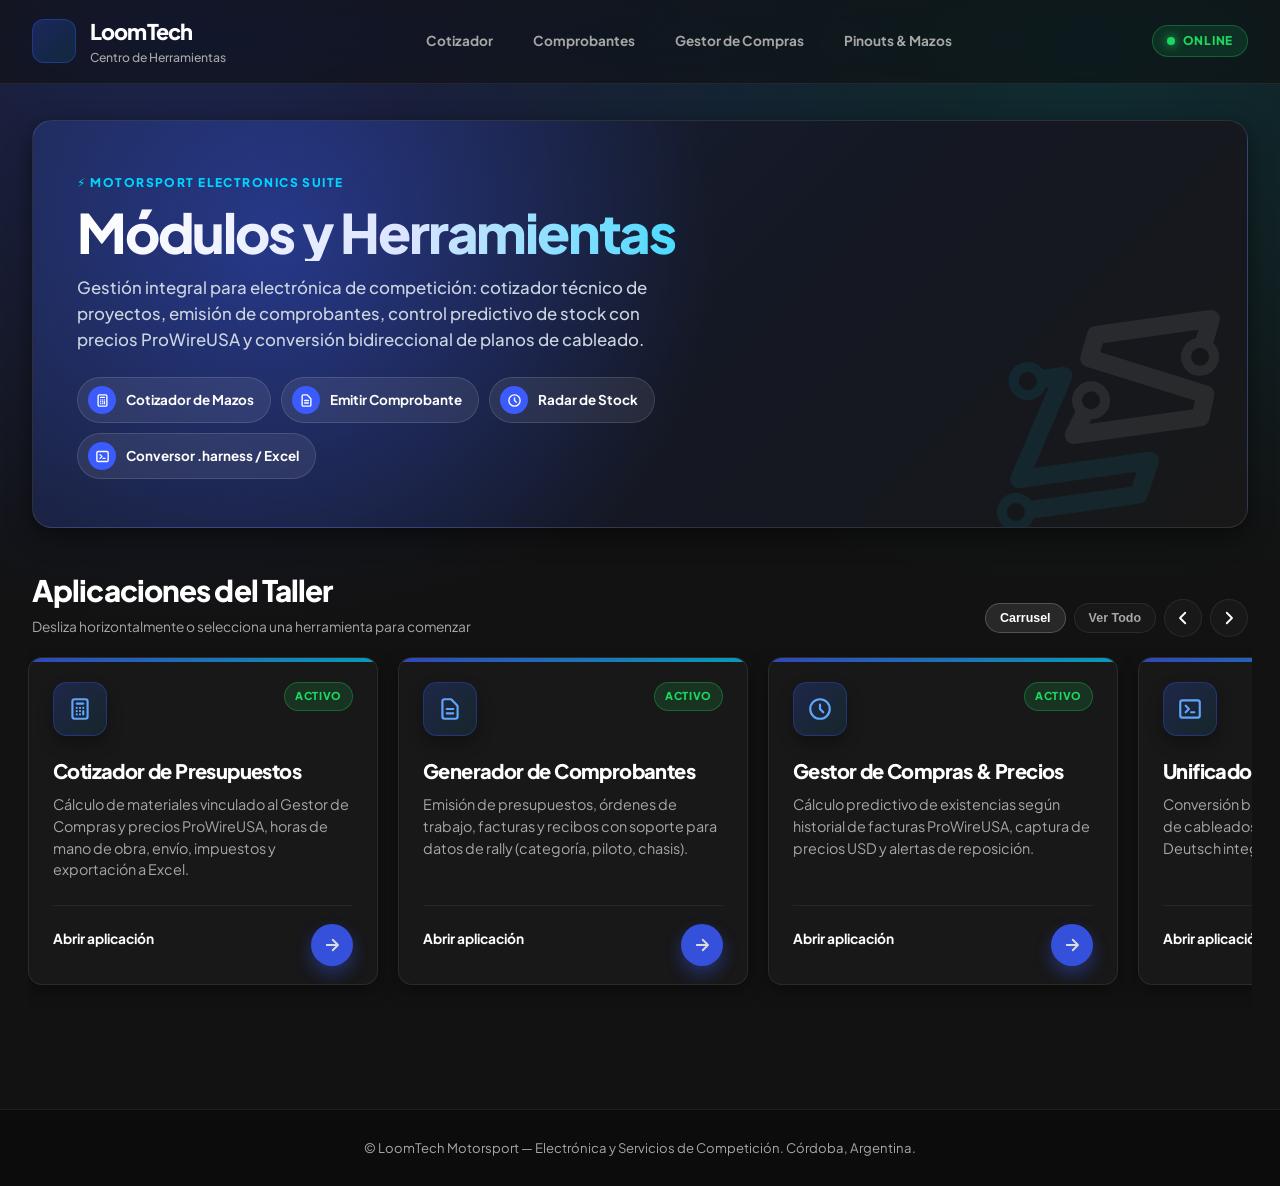
==== commit 26a15871: "Add files via upload" ====
--- a/index.html
+++ b/index.html
@@ -212,7 +212,7 @@
     .hero-content {
       position: relative;
       z-index: 1;
-      max-width: 680px;
+      max-width: 740px;
     }
 
     .hero-eyebrow {
@@ -250,7 +250,7 @@
       color: #cbd5e1;
       font-size: clamp(0.92rem, 1.5vw, 1.05rem);
       font-weight: 500;
-      max-width: 560px;
+      max-width: 600px;
       line-height: 1.55;
     }
 
@@ -670,6 +670,7 @@
       </a>
 
       <div class="nav-links">
+        <a href="presupuestador.html" class="nav-pill">Cotizador</a>
         <a href="facturador.html" class="nav-pill">Comprobantes</a>
         <a href="gestor-compras.html" class="nav-pill">Gestor de Compras</a>
         <a href="cableados.html" class="nav-pill">Pinouts & Mazos</a>
@@ -702,11 +703,20 @@
         </div>
         <h2 class="interactive-title" id="interactiveTitle">Módulos y Herramientas</h2>
         <p class="hero-subtitle">
-          Gestión integral para electrónica de competición: presupuestos y órdenes de trabajo, control predictivo de stock de insumos y conversión bidireccional de planos de cableado.
+          Gestión integral para electrónica de competición: cotizador técnico de proyectos, emisión de comprobantes, control predictivo de stock con precios ProWireUSA y conversión bidireccional de planos de cableado.
         </p>
 
         <!-- Accesos rápidos en píldoras -->
         <div class="quick-pills">
+          <a href="presupuestador.html" class="quick-pill">
+            <span class="quick-pill-icon">
+              <svg fill="none" stroke="currentColor" stroke-width="2.2" viewBox="0 0 24 24">
+                <path stroke-linecap="round" stroke-linejoin="round" d="M9 7h6m0 10v-3m-3 3h.01M9 17h.01M9 14h.01M12 14h.01M15 11h.01M12 11h.01M9 11h.01M7 21h10a2 2 0 002-2V5a2 2 0 00-2-2H7a2 2 0 00-2 2v14a2 2 0 002 2z"/>
+              </svg>
+            </span>
+            Cotizador de Mazos
+          </a>
+
           <a href="facturador.html" class="quick-pill">
             <span class="quick-pill-icon">
               <svg fill="none" stroke="currentColor" stroke-width="2.2" viewBox="0 0 24 24">
@@ -767,7 +777,32 @@
     <!-- CARRUSEL HORIZONTAL CON SCROLL SUAVE DE TARJETAS -->
     <div class="tools-track" id="toolsTrack">
 
-      <!-- Tarjeta 1: Facturación -->
+      <!-- Tarjeta 1: Cotizador de Presupuestos (NUEVA HERRAMIENTA) -->
+      <a href="presupuestador.html" class="tool-card reveal-on-scroll">
+        <div class="card-accent-bar"></div>
+        <div class="card-top">
+          <div class="icon-box">
+            <svg fill="none" stroke="currentColor" stroke-width="2" viewBox="0 0 24 24">
+              <path stroke-linecap="round" stroke-linejoin="round" d="M9 7h6m0 10v-3m-3 3h.01M9 17h.01M9 14h.01M12 14h.01M15 11h.01M12 11h.01M9 11h.01M7 21h10a2 2 0 002-2V5a2 2 0 00-2-2H7a2 2 0 00-2 2v14a2 2 0 002 2z"/>
+            </svg>
+          </div>
+          <span class="tag-state tag-active">Activo</span>
+        </div>
+        <div class="card-body">
+          <h3>Cotizador de Presupuestos</h3>
+          <p>Cálculo de materiales vinculado al Gestor de Compras y precios ProWireUSA, horas de mano de obra, envío, impuestos y exportación a Excel.</p>
+        </div>
+        <div class="card-footer">
+          <div class="card-action">Abrir aplicación</div>
+          <div class="play-launch-btn">
+            <svg fill="none" stroke="currentColor" stroke-width="2.5" viewBox="0 0 24 24">
+              <path stroke-linecap="round" stroke-linejoin="round" d="M5 12h14M13 5l7 7-7 7"/>
+            </svg>
+          </div>
+        </div>
+      </a>
+
+      <!-- Tarjeta 2: Facturación -->
       <a href="facturador.html" class="tool-card reveal-on-scroll">
         <div class="card-accent-bar"></div>
         <div class="card-top">
@@ -792,7 +827,7 @@
         </div>
       </a>
 
-      <!-- Tarjeta 2: Gestor de Compras -->
+      <!-- Tarjeta 3: Gestor de Compras -->
       <a href="gestor-compras.html" class="tool-card reveal-on-scroll">
         <div class="card-accent-bar"></div>
         <div class="card-top">
@@ -804,8 +839,8 @@
           <span class="tag-state tag-active">Activo</span>
         </div>
         <div class="card-body">
-          <h3>Gestor de compras</h3>
-          <p>Cálculo de existencias según historial y recordatorios de compra.</p>
+          <h3>Gestor de Compras & Precios</h3>
+          <p>Cálculo predictivo de existencias según historial de facturas ProWireUSA, captura de precios USD y alertas de reposición.</p>
         </div>
         <div class="card-footer">
           <div class="card-action">Abrir aplicación</div>
@@ -817,7 +852,7 @@
         </div>
       </a>
 
-      <!-- Tarjeta 3: Unificador y Conversor de Pinouts -->
+      <!-- Tarjeta 4: Unificador y Conversor de Pinouts -->
       <a href="cableados.html" class="tool-card reveal-on-scroll">
         <div class="card-accent-bar"></div>
         <div class="card-top">
@@ -842,7 +877,7 @@
         </div>
       </a>
 
-      <!-- Tarjeta 4: Setup & Set de Neumáticos (Próximamente) -->
+      <!-- Tarjeta 5: Setup & Set de Neumáticos (Próximamente) -->
       <div class="tool-card disabled reveal-on-scroll">
         <div class="card-top">
           <div class="icon-box">
@@ -871,7 +906,7 @@
     <p>&copy; LoomTech Motorsport — Electrónica y Servicios de Competición. Córdoba, Argentina.</p>
   </footer>
 
-  <!-- SCRIPTS DE INTERACCIÓN Y ANIMACIONES LIGERA SIN DEPENDENCIAS PESADAS -->
+  <!-- SCRIPTS DE INTERACCIÓN Y ANIMACIONES LIGERAS SIN DEPENDENCIAS PESADAS -->
   <script>
     // 1. Efecto de barra de navegación al hacer scroll
     const mainNav = document.getElementById('mainNav');
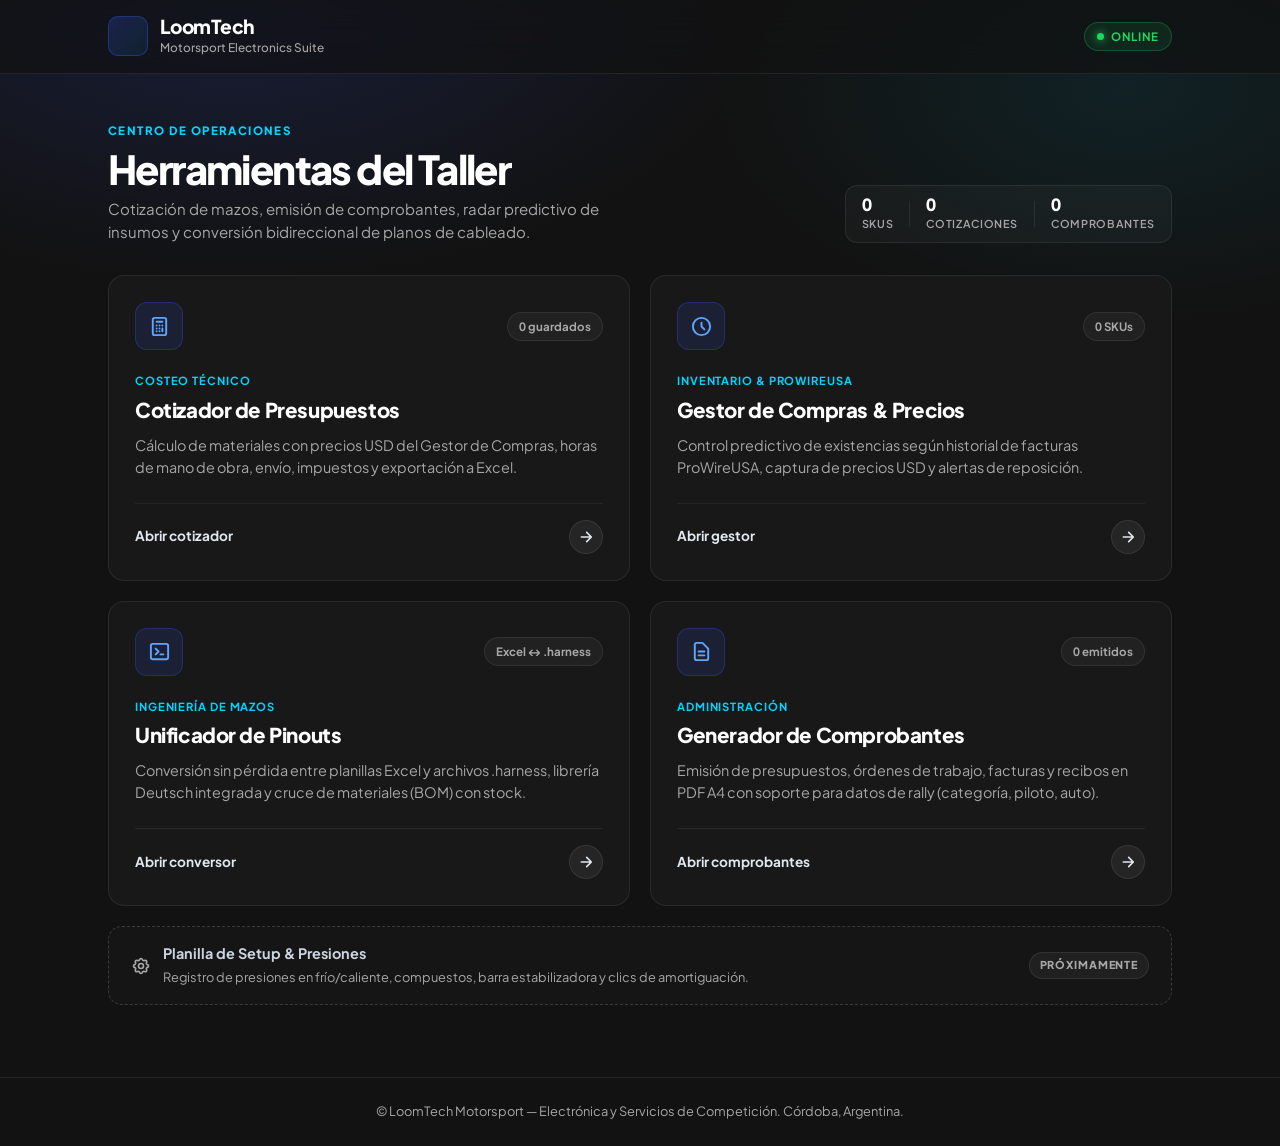
==== commit 8ba944be: "Add files via upload" ====
--- a/index.html
+++ b/index.html
@@ -3,46 +3,51 @@
 <head>
   <meta charset="UTF-8">
   <meta name="viewport" content="width=device-width, initial-scale=1.0">
-  <title>LoomTech - Motorsport Hub & Utilidades</title>
-  
-  <!-- Vinculamos el CSS General -->
+  <title>LoomTech — Motorsport Hub</title>
+
   <link rel="stylesheet" href="general.css">
 
   <style>
-    /* ==========================================================================
-       ESTILOS DEL HUB (DIRECCIÓN ESTÉTICA DARK STREAMING & GLASMORFISMO)
-       ========================================================================== */
+    :root {
+      --hub-bg: var(--bg-body, #121212);
+      --hub-surface: var(--bg-elevated, #18181b);
+      --hub-surface-hover: var(--bg-card-hover, #202026);
+      --hub-border: var(--border, rgba(255, 255, 255, 0.08));
+      --hub-border-strong: rgba(255, 255, 255, 0.16);
+      --hub-primary: var(--primary, #3b5bfd);
+      --hub-cyan: var(--accent-cyan, #00d4ff);
+      --hub-green: var(--badge-green, #1ed760);
+      --hub-muted: var(--text-muted, #94a3b8);
+    }
+
     body {
       padding: 0;
-      background-color: var(--bg-body);
-      background-image: 
-        radial-gradient(at 15% 0%, rgba(59, 91, 253, 0.26) 0px, transparent 50%),
-        radial-gradient(at 85% 5%, rgba(0, 212, 255, 0.14) 0px, transparent 45%);
+      margin: 0;
+      min-height: 100vh;
+      background-color: var(--hub-bg);
+      background-image:
+        radial-gradient(60% 45% at 18% 0%, rgba(59, 91, 253, 0.16) 0%, transparent 70%),
+        radial-gradient(50% 40% at 88% 10%, rgba(0, 212, 255, 0.08) 0%, transparent 65%);
       background-attachment: fixed;
+      color: #f8fafc;
       display: flex;
       flex-direction: column;
     }
 
-    /* --- 1. NAVBAR FIJA CON GLASMORFISMO SUTIL --- */
+    /* --- 1. NAVBAR MINIMALISTA --- */
     .navbar-glass {
       position: sticky;
       top: 0;
       z-index: 100;
       width: 100%;
-      background: rgba(18, 18, 18, 0.72);
-      backdrop-filter: blur(18px) saturate(180%);
-      -webkit-backdrop-filter: blur(18px) saturate(180%);
-      border-bottom: 1px solid var(--border);
-      transition: background 0.3s ease, box-shadow 0.3s ease;
-    }
-
-    .navbar-glass.scrolled {
-      background: rgba(12, 12, 14, 0.88);
-      box-shadow: 0 10px 30px rgba(0, 0, 0, 0.6);
+      background: rgba(18, 18, 18, 0.75);
+      backdrop-filter: blur(16px) saturate(160%);
+      -webkit-backdrop-filter: blur(16px) saturate(160%);
+      border-bottom: 1px solid var(--hub-border);
     }
 
     .nav-inner {
-      max-width: 1280px;
+      max-width: 1120px;
       margin: 0 auto;
       padding: 14px 20px;
       display: flex;
@@ -54,26 +59,21 @@
     .brand {
       display: flex;
       align-items: center;
-      gap: 14px;
+      gap: 12px;
       text-decoration: none;
       color: inherit;
     }
 
     .brand-logo-wrap {
-      width: 44px;
-      height: 44px;
-      border-radius: 12px;
-      background: linear-gradient(135deg, rgba(59, 91, 253, 0.25), rgba(0, 212, 255, 0.1));
+      width: 40px;
+      height: 40px;
+      border-radius: 10px;
+      background: linear-gradient(135deg, rgba(59, 91, 253, 0.22), rgba(0, 212, 255, 0.08));
       border: 1px solid rgba(59, 91, 253, 0.35);
       display: flex;
       align-items: center;
       justify-content: center;
       padding: 4px;
-      transition: transform 0.25s ease;
-    }
-
-    .brand:hover .brand-logo-wrap {
-      transform: rotate(-4deg) scale(1.06);
     }
 
     .brand img {
@@ -82,599 +82,411 @@
       object-fit: contain;
     }
 
-    .brand h1 {
-      font-size: 1.35rem;
+    .brand-text h1 {
+      font-size: 1.2rem;
       font-weight: 800;
-      letter-spacing: -0.04em;
+      letter-spacing: -0.03em;
       color: #ffffff;
       margin: 0;
-    }
-
-    .brand p {
-      font-size: 0.76rem;
-      color: var(--text-muted);
+      line-height: 1.1;
+    }
+
+    .brand-text p {
+      font-size: 0.74rem;
+      color: var(--hub-muted);
+      margin: 2px 0 0 0;
       font-weight: 500;
-      margin: 0;
-    }
-
-    .nav-links {
-      display: none;
-      align-items: center;
-      gap: 8px;
-    }
-
-    @media (min-width: 820px) {
-      .nav-links {
-        display: flex;
-      }
-      .nav-inner {
-        padding: 16px 32px;
-      }
-    }
-
-    .nav-pill {
-      color: var(--text-muted);
-      text-decoration: none;
-      font-size: 0.85rem;
-      font-weight: 700;
-      padding: 8px 16px;
-      border-radius: var(--radius-pill);
-      transition: color 0.2s ease, background-color 0.2s ease, transform 0.2s ease;
-    }
-
-    .nav-pill:hover {
-      color: #ffffff;
-      background: rgba(255, 255, 255, 0.08);
-      transform: translateY(-1px);
     }
 
     .badge-status {
       display: inline-flex;
       align-items: center;
-      gap: 8px;
-      background: rgba(30, 215, 96, 0.12);
-      border: 1px solid rgba(30, 215, 96, 0.3);
-      color: var(--badge-green);
-      font-size: 0.75rem;
-      font-weight: 800;
-      padding: 6px 14px;
-      border-radius: var(--radius-pill);
+      gap: 7px;
+      background: rgba(30, 215, 96, 0.1);
+      border: 1px solid rgba(30, 215, 96, 0.25);
+      color: var(--hub-green);
+      font-size: 0.72rem;
+      font-weight: 700;
+      padding: 5px 12px;
+      border-radius: 999px;
       text-transform: uppercase;
       letter-spacing: 0.06em;
     }
 
     .pulse {
-      width: 8px;
-      height: 8px;
+      width: 7px;
+      height: 7px;
       border-radius: 50%;
-      background: var(--badge-green);
-      box-shadow: 0 0 10px var(--badge-green);
-      animation: pulseAnim 2s infinite ease-in-out;
+      background: var(--hub-green);
+      box-shadow: 0 0 8px var(--hub-green);
+      animation: pulseAnim 2.2s infinite ease-in-out;
     }
 
     @keyframes pulseAnim {
       0%, 100% { transform: scale(1); opacity: 1; }
-      50% { transform: scale(1.3); opacity: 0.65; }
+      50% { transform: scale(1.35); opacity: 0.6; }
     }
 
     /* --- 2. CONTENEDOR PRINCIPAL --- */
     .main-wrapper {
-      max-width: 1280px;
+      max-width: 1120px;
       width: 100%;
       margin: 0 auto;
-      padding: 24px 20px 60px 20px;
+      padding: 36px 20px 64px 20px;
       flex: 1;
     }
 
+    /* --- 3. ENCABEZADO COMPACTO --- */
+    .hub-header {
+      display: flex;
+      flex-direction: column;
+      gap: 20px;
+      margin-bottom: 32px;
+    }
+
     @media (min-width: 768px) {
-      .main-wrapper {
-        padding: 36px 32px 80px 32px;
-      }
-    }
-
-    /* --- 3. HERO CON DEGRADADO COLORIDO Y TÍTULO INTERACTIVO --- */
-    .hero-banner {
-      position: relative;
-      border-radius: var(--radius-lg);
-      padding: 32px 24px;
-      margin-bottom: 40px;
-      background: 
-        radial-gradient(800px circle at var(--hero-x, 20%) var(--hero-y, 30%), rgba(59, 91, 253, 0.42), transparent 55%),
-        linear-gradient(135deg, #1b2442 0%, #141824 55%, #181818 100%);
-      border: 1px solid rgba(255, 255, 255, 0.1);
-      box-shadow: var(--shadow-soft);
-      overflow: hidden;
-      display: flex;
-      flex-direction: column;
-      gap: 24px;
-    }
-
-    @media (min-width: 768px) {
-      .hero-banner {
-        padding: 48px 44px;
+      .nav-inner { padding: 16px 28px; }
+      .main-wrapper { padding: 48px 28px 72px 28px; }
+      .hub-header {
         flex-direction: row;
         align-items: flex-end;
         justify-content: space-between;
       }
     }
 
-    /* Circuito decorativo de fondo en el Hero */
-    .hero-bg-svg {
-      position: absolute;
-      right: -30px;
-      bottom: -40px;
-      width: 320px;
-      opacity: 0.08;
-      pointer-events: none;
-      transform: rotate(-8deg);
-    }
-
-    .hero-content {
-      position: relative;
-      z-index: 1;
-      max-width: 740px;
-    }
-
-    .hero-eyebrow {
-      display: inline-flex;
-      align-items: center;
-      gap: 6px;
-      font-size: 0.75rem;
+    .hub-eyebrow {
+      font-size: 0.72rem;
       font-weight: 800;
       text-transform: uppercase;
       letter-spacing: 0.12em;
-      color: var(--accent-cyan);
-      margin-bottom: 12px;
-    }
-
-    /* Título interactivo de gran tamaño */
-    .interactive-title {
-      font-size: clamp(2rem, 5vw, 3.4rem);
+      color: var(--hub-cyan);
+      margin-bottom: 8px;
+    }
+
+    .hub-title {
+      font-size: clamp(1.85rem, 4vw, 2.5rem);
       font-weight: 800;
-      line-height: 1.06;
       letter-spacing: -0.04em;
-      margin-bottom: 14px;
-      background: linear-gradient(
-        var(--title-angle, 95deg),
-        #ffffff 0%,
-        #dbe4ff 45%,
-        #00d4ff 100%
-      );
-      -webkit-background-clip: text;
-      -webkit-text-fill-color: transparent;
-      transition: transform 0.2s ease;
-      cursor: default;
-    }
-
-    .hero-subtitle {
-      color: #cbd5e1;
-      font-size: clamp(0.92rem, 1.5vw, 1.05rem);
-      font-weight: 500;
-      max-width: 600px;
-      line-height: 1.55;
-    }
-
-    /* Accesos rápidos tipo "Quick Picks" de Spotify */
-    .quick-pills {
-      display: flex;
-      flex-wrap: wrap;
-      gap: 10px;
-      margin-top: 24px;
-    }
-
-    .quick-pill {
+      line-height: 1.08;
+      color: #ffffff;
+      margin: 0 0 8px 0;
+    }
+
+    .hub-subtitle {
+      font-size: 0.94rem;
+      color: var(--hub-muted);
+      max-width: 540px;
+      line-height: 1.5;
+      margin: 0;
+    }
+
+    /* Resumen de estado local (telemetría discreta) */
+    .telemetry-strip {
       display: inline-flex;
       align-items: center;
-      gap: 10px;
-      background: rgba(255, 255, 255, 0.08);
-      border: 1px solid rgba(255, 255, 255, 0.12);
-      color: #ffffff;
-      text-decoration: none;
-      padding: 8px 16px 8px 10px;
-      border-radius: var(--radius-pill);
-      font-size: 0.84rem;
-      font-weight: 700;
-      backdrop-filter: blur(8px);
-      transition: all 0.22s cubic-bezier(0.22, 1, 0.36, 1);
-    }
-
-    .quick-pill-icon {
-      width: 28px;
-      height: 28px;
-      border-radius: 50%;
-      background: var(--primary);
-      display: inline-flex;
-      align-items: center;
-      justify-content: center;
-      color: #fff;
-      transition: transform 0.2s ease, background-color 0.2s ease;
-    }
-
-    .quick-pill-icon svg {
-      width: 15px;
-      height: 15px;
-    }
-
-    .quick-pill:hover {
-      background: rgba(255, 255, 255, 0.16);
-      border-color: rgba(255, 255, 255, 0.3);
-      transform: translateY(-2px) scale(1.02);
-      box-shadow: 0 8px 20px rgba(0, 0, 0, 0.35);
-    }
-
-    .quick-pill:hover .quick-pill-icon {
-      background: var(--accent-cyan);
-      color: #0b0f17;
-      transform: scale(1.08);
-    }
-
-    /* --- 4. CABECERA DE SECCIÓN Y CONTROLES DE CARRUSEL --- */
-    .section-header {
-      display: flex;
-      align-items: flex-end;
-      justify-content: space-between;
       gap: 16px;
-      margin-bottom: 20px;
-      flex-wrap: wrap;
-    }
-
-    .section-title-group h2 {
-      font-size: clamp(1.4rem, 3vw, 1.85rem);
+      background: rgba(255, 255, 255, 0.03);
+      border: 1px solid var(--hub-border);
+      border-radius: 12px;
+      padding: 10px 16px;
+      width: fit-content;
+    }
+
+    .telemetry-item {
+      display: flex;
+      flex-direction: column;
+      gap: 2px;
+    }
+
+    .telemetry-val {
+      font-size: 1.05rem;
       font-weight: 800;
       color: #ffffff;
-      margin: 0;
-    }
-
-    .section-title-group p {
-      font-size: 0.86rem;
-      color: var(--text-muted);
-      margin-top: 4px;
-    }
-
-    .carousel-controls {
-      display: flex;
-      align-items: center;
-      gap: 8px;
-    }
-
-    .view-toggle-btn {
-      background: #181818;
-      color: var(--text-muted);
-      border: 1px solid var(--border);
-      padding: 7px 14px;
-      border-radius: var(--radius-pill);
-      font-size: 0.78rem;
-      font-weight: 700;
-      cursor: pointer;
-      transition: all 0.2s ease;
-    }
-
-    .view-toggle-btn.active, .view-toggle-btn:hover {
-      color: #ffffff;
-      background: #282828;
-      border-color: var(--border-hover);
-    }
-
-    .nav-arrow {
-      width: 38px;
-      height: 38px;
-      border-radius: 50%;
-      background: #181818;
-      border: 1px solid var(--border);
-      color: #ffffff;
-      display: inline-flex;
-      align-items: center;
-      justify-content: center;
-      cursor: pointer;
-      transition: transform 0.2s ease, background-color 0.2s ease, border-color 0.2s ease;
-    }
-
-    .nav-arrow:hover {
-      background: #2a2a2a;
-      border-color: var(--border-hover);
-      transform: scale(1.08);
-    }
-
-    .nav-arrow:active {
-      transform: scale(0.95);
-    }
-
-    .nav-arrow svg {
-      width: 18px;
-      height: 18px;
-    }
-
-    /* --- 5. CARRUSEL HORIZONTAL SUAVE / GRILLA DINÁMICA --- */
-    .tools-track {
-      display: flex;
-      gap: 20px;
-      overflow-x: auto;
-      scroll-snap-type: x mandatory;
-      scroll-behavior: smooth;
-      padding: 8px 4px 24px 4px;
-      margin: -8px -4px 20px -4px;
-      -webkit-overflow-scrolling: touch;
-    }
-
-    .tools-track::-webkit-scrollbar {
-      height: 6px;
-    }
-
-    .tools-track .tool-card {
-      flex: 0 0 85%;
-      scroll-snap-align: start;
-    }
-
-    @media (min-width: 600px) {
-      .tools-track .tool-card {
-        flex: 0 0 330px;
+      font-variant-numeric: tabular-nums;
+      line-height: 1.1;
+    }
+
+    .telemetry-label {
+      font-size: 0.68rem;
+      text-transform: uppercase;
+      letter-spacing: 0.06em;
+      color: var(--hub-muted);
+      font-weight: 600;
+    }
+
+    .telemetry-divider {
+      width: 1px;
+      height: 26px;
+      background: var(--hub-border);
+    }
+
+    /* --- 4. GRILLA BENTO DE FICHAS --- */
+    .bento-grid {
+      display: grid;
+      grid-template-columns: 1fr;
+      gap: 18px;
+    }
+
+    @media (min-width: 720px) {
+      .bento-grid {
+        grid-template-columns: repeat(2, 1fr);
+        gap: 20px;
       }
     }
 
-    @media (min-width: 1024px) {
-      .tools-track .tool-card {
-        flex: 0 0 350px;
-      }
-    }
-
-    /* Modo Grilla Completa (Alternable) */
-    .tools-track.grid-mode {
-      display: grid;
-      grid-template-columns: repeat(auto-fill, minmax(290px, 1fr));
-      overflow-x: visible;
-    }
-
-    .tools-track.grid-mode .tool-card {
-      flex: unset;
-    }
-
-    /* --- 6. TARJETAS DE MÓDULOS ESTILO SPOTIFY --- */
     .tool-card {
-      background: var(--bg-elevated);
-      border: 1px solid var(--border);
-      border-radius: var(--radius-md);
-      padding: 24px;
+      position: relative;
       display: flex;
       flex-direction: column;
       justify-content: space-between;
+      background: var(--hub-surface);
+      border: 1px solid var(--hub-border);
+      border-radius: 16px;
+      padding: 26px;
       text-decoration: none;
       color: inherit;
-      position: relative;
       overflow: hidden;
-      box-shadow: 0 6px 18px rgba(0, 0, 0, 0.35);
-      transition: 
-        transform 0.28s cubic-bezier(0.22, 1, 0.36, 1),
-        background-color 0.28s ease,
-        border-color 0.28s ease,
-        box-shadow 0.28s ease;
-    }
-
-    /* Resplandor radial que sigue al mouse dentro de cada tarjeta */
+      transition:
+        transform 0.25s cubic-bezier(0.22, 1, 0.36, 1),
+        border-color 0.25s ease,
+        background-color 0.25s ease,
+        box-shadow 0.25s ease;
+    }
+
+    /* Luz sutil que sigue al cursor */
     .tool-card::before {
       content: "";
       position: absolute;
       inset: 0;
-      background: var(--grad-card-glow);
+      background: radial-gradient(
+        420px circle at var(--mouse-x, 50%) var(--mouse-y, 50%),
+        rgba(59, 91, 253, 0.14),
+        transparent 60%
+      );
       opacity: 0;
       transition: opacity 0.3s ease;
       pointer-events: none;
     }
 
-    /* Banda superior de color sutil */
-    .card-accent-bar {
-      position: absolute;
-      top: 0;
-      left: 0;
-      right: 0;
-      height: 4px;
-      background: var(--grad-brand);
-      opacity: 0.7;
-      transition: height 0.25s ease, opacity 0.25s ease;
-    }
-
     .tool-card:hover {
-      transform: translateY(-6px);
-      background-color: var(--bg-card-hover);
+      transform: translateY(-4px);
+      background: var(--hub-surface-hover);
       border-color: rgba(59, 91, 253, 0.45);
-      box-shadow: var(--shadow-hover);
+      box-shadow: 0 18px 36px -12px rgba(0, 0, 0, 0.55);
     }
 
     .tool-card:hover::before {
       opacity: 1;
     }
 
-    .tool-card:hover .card-accent-bar {
-      opacity: 1;
-      height: 5px;
-    }
-
-    .tool-card.disabled {
-      opacity: 0.58;
-      cursor: not-allowed;
-      border-style: dashed;
-    }
-
-    .tool-card.disabled:hover {
-      transform: translateY(-2px);
-      background-color: #1c1c1c;
-      border-color: var(--border);
-      box-shadow: var(--shadow-soft);
+    .tool-card:focus-visible {
+      outline: 2px solid var(--hub-cyan);
+      outline-offset: 2px;
     }
 
     .card-top {
-      display: flex;
-      align-items: flex-start;
-      justify-content: space-between;
-      margin-bottom: 20px;
       position: relative;
       z-index: 1;
+      display: flex;
+      align-items: center;
+      justify-content: space-between;
+      margin-bottom: 22px;
     }
 
     .icon-box {
-      width: 54px;
-      height: 54px;
-      background: linear-gradient(135deg, rgba(59, 91, 253, 0.22) 0%, rgba(0, 212, 255, 0.08) 100%);
+      width: 48px;
+      height: 48px;
+      border-radius: 12px;
+      display: flex;
+      align-items: center;
+      justify-content: center;
+      background: rgba(59, 91, 253, 0.12);
+      border: 1px solid rgba(59, 91, 253, 0.28);
       color: #60a5fa;
-      display: flex;
-      align-items: center;
-      justify-content: center;
-      border-radius: 14px;
-      border: 1px solid rgba(59, 91, 253, 0.3);
-      box-shadow: 0 8px 16px rgba(0, 0, 0, 0.3);
-      transition: transform 0.25s ease, color 0.25s ease, background 0.25s ease;
+      transition: transform 0.25s ease, background-color 0.25s ease, color 0.25s ease;
+    }
+
+    .icon-box svg {
+      width: 23px;
+      height: 23px;
     }
 
     .tool-card:hover .icon-box {
       transform: scale(1.06);
+      background: var(--hub-primary);
+      border-color: transparent;
       color: #ffffff;
-      background: var(--grad-brand);
-    }
-
-    .icon-box svg {
-      width: 26px;
-      height: 26px;
-    }
-
-    .tag-state {
-      font-size: 0.68rem;
-      font-weight: 800;
-      padding: 5px 10px;
-      border-radius: var(--radius-pill);
-      text-transform: uppercase;
-      letter-spacing: 0.06em;
-    }
-
-    .tag-active {
-      background: rgba(30, 215, 96, 0.14);
-      color: var(--badge-green);
-      border: 1px solid rgba(30, 215, 96, 0.3);
-    }
-
-    .tag-soon {
-      background: rgba(255, 255, 255, 0.06);
-      color: var(--text-muted);
-      border: 1px solid var(--border);
+    }
+
+    /* Badge de dato en vivo por módulo */
+    .live-pill {
+      font-size: 0.72rem;
+      font-weight: 700;
+      color: var(--hub-muted);
+      background: rgba(255, 255, 255, 0.04);
+      border: 1px solid var(--hub-border);
+      padding: 5px 11px;
+      border-radius: 999px;
+      font-variant-numeric: tabular-nums;
+      transition: border-color 0.25s ease, color 0.25s ease;
+    }
+
+    .tool-card:hover .live-pill {
+      border-color: var(--hub-border-strong);
+      color: #e2e8f0;
     }
 
     .card-body {
       position: relative;
       z-index: 1;
-      flex-grow: 1;
-    }
-
-    .tool-card h3 {
-      font-size: 1.25rem;
+      margin-bottom: 24px;
+    }
+
+    .card-kicker {
+      font-size: 0.7rem;
+      font-weight: 700;
+      text-transform: uppercase;
+      letter-spacing: 0.08em;
+      color: var(--hub-cyan);
+      margin-bottom: 6px;
+    }
+
+    .tool-card h2 {
+      font-size: 1.28rem;
       font-weight: 800;
+      letter-spacing: -0.02em;
       color: #ffffff;
-      margin-bottom: 8px;
-      transition: color 0.2s ease;
+      margin: 0 0 8px 0;
     }
 
     .tool-card p {
-      color: var(--text-muted);
       font-size: 0.9rem;
-      line-height: 1.5;
-      margin-bottom: 24px;
+      color: var(--hub-muted);
+      line-height: 1.55;
+      margin: 0;
     }
 
     .card-footer {
-      display: flex;
-      align-items: center;
-      justify-content: space-between;
       position: relative;
       z-index: 1;
-      padding-top: 12px;
+      display: flex;
+      align-items: center;
+      justify-content: space-between;
+      padding-top: 16px;
       border-top: 1px solid rgba(255, 255, 255, 0.06);
     }
 
-    .card-action {
-      font-size: 0.86rem;
+    .card-cta {
+      font-size: 0.85rem;
       font-weight: 700;
+      color: #e2e8f0;
+      transition: color 0.2s ease;
+    }
+
+    .tool-card:hover .card-cta {
       color: #ffffff;
-      display: flex;
-      align-items: center;
-      gap: 6px;
-      transition: color 0.2s ease;
-    }
-
-    .tool-card:hover .card-action {
-      color: var(--accent-cyan);
-    }
-
-    /* Botón circular flotante de acción (inspirado en el botón Play de las cards de Spotify) */
-    .play-launch-btn {
-      width: 42px;
-      height: 42px;
+    }
+
+    .arrow-circle {
+      width: 34px;
+      height: 34px;
       border-radius: 50%;
-      background: var(--primary);
-      color: #ffffff;
-      display: flex;
+      background: rgba(255, 255, 255, 0.06);
+      border: 1px solid var(--hub-border);
+      color: #e2e8f0;
+      display: inline-flex;
       align-items: center;
       justify-content: center;
-      box-shadow: 0 8px 18px rgba(59, 91, 253, 0.45);
-      transform: translateY(6px);
-      opacity: 0.85;
-      transition: transform 0.25s cubic-bezier(0.22, 1, 0.36, 1), background-color 0.25s ease, opacity 0.25s ease, box-shadow 0.25s ease;
-    }
-
-    .tool-card:hover .play-launch-btn {
-      transform: translateY(0) scale(1.08);
-      opacity: 1;
-      background: var(--accent-cyan);
+      transition: transform 0.25s ease, background-color 0.25s ease, color 0.25s ease, border-color 0.25s ease;
+    }
+
+    .arrow-circle svg {
+      width: 16px;
+      height: 16px;
+    }
+
+    .tool-card:hover .arrow-circle {
+      background: var(--hub-cyan);
+      border-color: var(--hub-cyan);
       color: #0b0f17;
-      box-shadow: 0 10px 24px rgba(0, 212, 255, 0.45);
-    }
-
-    .play-launch-btn svg {
-      width: 18px;
-      height: 18px;
-    }
-
-    /* --- 7. ANIMACIONES AL HACER SCROLL (REVEAL PROGRESIVO) --- */
-    .reveal-on-scroll {
-      opacity: 0;
-      transform: translateY(24px);
-      transition: opacity 0.6s cubic-bezier(0.22, 1, 0.36, 1), transform 0.6s cubic-bezier(0.22, 1, 0.36, 1);
-    }
-
-    .reveal-on-scroll.is-visible {
-      opacity: 1;
-      transform: translateY(0);
-    }
-
-    /* --- 8. FOOTER --- */
+      transform: translateX(3px);
+    }
+
+    /* --- 5. BARRA DISCRETA DE PRÓXIMO MÓDULO --- */
+    .upcoming-bar {
+      margin-top: 20px;
+      padding: 16px 22px;
+      border-radius: 14px;
+      border: 1px dashed var(--hub-border-strong);
+      background: rgba(255, 255, 255, 0.015);
+      display: flex;
+      align-items: center;
+      justify-content: space-between;
+      gap: 16px;
+      flex-wrap: wrap;
+    }
+
+    .upcoming-info {
+      display: flex;
+      align-items: center;
+      gap: 12px;
+    }
+
+    .upcoming-info svg {
+      width: 20px;
+      height: 20px;
+      color: var(--hub-muted);
+      flex-shrink: 0;
+    }
+
+    .upcoming-info strong {
+      font-size: 0.9rem;
+      color: #cbd5e1;
+      display: block;
+    }
+
+    .upcoming-info span {
+      font-size: 0.8rem;
+      color: var(--hub-muted);
+    }
+
+    .tag-soon {
+      font-size: 0.68rem;
+      font-weight: 800;
+      text-transform: uppercase;
+      letter-spacing: 0.08em;
+      color: var(--hub-muted);
+      background: rgba(255, 255, 255, 0.05);
+      border: 1px solid var(--hub-border);
+      padding: 4px 10px;
+      border-radius: 999px;
+    }
+
+    /* --- 6. FOOTER --- */
     footer {
-      border-top: 1px solid var(--border);
-      background: #0c0c0c;
-      padding: 28px 20px;
+      border-top: 1px solid var(--hub-border);
+      padding: 24px 20px;
       text-align: center;
-      color: var(--text-muted);
-      font-size: 0.82rem;
+      color: var(--hub-muted);
+      font-size: 0.8rem;
       margin-top: auto;
     }
   </style>
 </head>
 <body>
 
-  <!-- BARRA DE NAVEGACIÓN FIJA CON GLASMORFISMO -->
-  <nav class="navbar-glass" id="mainNav">
+  <!-- BARRA SUPERIOR LIMPIA -->
+  <nav class="navbar-glass">
     <div class="nav-inner">
       <a href="index.html" class="brand">
         <div class="brand-logo-wrap">
           <img src="logo-transparente.webp" alt="LoomTech Motorsport" onerror="this.style.display='none'">
         </div>
-        <div>
+        <div class="brand-text">
           <h1>LoomTech</h1>
-          <p>Centro de Herramientas</p>
+          <p>Motorsport Electronics Suite</p>
         </div>
       </a>
-
-      <div class="nav-links">
-        <a href="presupuestador.html" class="nav-pill">Cotizador</a>
-        <a href="facturador.html" class="nav-pill">Comprobantes</a>
-        <a href="gestor-compras.html" class="nav-pill">Gestor de Compras</a>
-        <a href="cableados.html" class="nav-pill">Pinouts & Mazos</a>
-      </div>
 
       <div class="badge-status">
         <span class="pulse"></span> Online
@@ -685,269 +497,170 @@
   <!-- CONTENIDO PRINCIPAL -->
   <main class="main-wrapper">
 
-    <!-- HERO DESTACADO CON DEGRADADO SUAVE Y TÍTULO INTERACTIVO -->
-    <section class="hero-banner reveal-on-scroll" id="heroBanner">
-      <!-- Marca de agua vectorial sutil -->
-      <svg class="hero-bg-svg" viewBox="0 0 320 280" fill="none" xmlns="http://www.w3.org/2000/svg">
-        <path d="M 252 82 L 268 46 L 152 46 L 142 68 L 252 120 L 244 142 L 116 142 L 138 110" stroke="#ffffff" stroke-width="18" stroke-linecap="round" stroke-linejoin="round"/>
-        <path d="M 78 82 L 114 82 L 56 178 L 188 178 L 172 210 L 48 210" stroke="#00d4ff" stroke-width="18" stroke-linecap="round" stroke-linejoin="round"/>
-        <circle cx="252" cy="82" r="14" fill="#121212" stroke="#ffffff" stroke-width="10"/>
-        <circle cx="138" cy="110" r="14" fill="#121212" stroke="#ffffff" stroke-width="10"/>
-        <circle cx="78" cy="82" r="14" fill="#121212" stroke="#00d4ff" stroke-width="10"/>
-        <circle cx="48" cy="210" r="14" fill="#121212" stroke="#00d4ff" stroke-width="10"/>
-      </svg>
-
-      <div class="hero-content">
-        <div class="hero-eyebrow">
-          <span>⚡ Motorsport Electronics Suite</span>
-        </div>
-        <h2 class="interactive-title" id="interactiveTitle">Módulos y Herramientas</h2>
-        <p class="hero-subtitle">
-          Gestión integral para electrónica de competición: cotizador técnico de proyectos, emisión de comprobantes, control predictivo de stock con precios ProWireUSA y conversión bidireccional de planos de cableado.
+    <!-- ENCABEZADO + TELEMETRÍA LOCAL -->
+    <header class="hub-header">
+      <div>
+        <div class="hub-eyebrow">Centro de Operaciones</div>
+        <h2 class="hub-title">Herramientas del Taller</h2>
+        <p class="hub-subtitle">
+          Cotización de mazos, emisión de comprobantes, radar predictivo de insumos y conversión bidireccional de planos de cableado.
         </p>
-
-        <!-- Accesos rápidos en píldoras -->
-        <div class="quick-pills">
-          <a href="presupuestador.html" class="quick-pill">
-            <span class="quick-pill-icon">
-              <svg fill="none" stroke="currentColor" stroke-width="2.2" viewBox="0 0 24 24">
+      </div>
+
+      <div class="telemetry-strip" aria-label="Resumen de datos guardados en el navegador">
+        <div class="telemetry-item">
+          <span class="telemetry-val" id="statSkus">0</span>
+          <span class="telemetry-label">SKUs</span>
+        </div>
+        <div class="telemetry-divider"></div>
+        <div class="telemetry-item">
+          <span class="telemetry-val" id="statQuotes">0</span>
+          <span class="telemetry-label">Cotizaciones</span>
+        </div>
+        <div class="telemetry-divider"></div>
+        <div class="telemetry-item">
+          <span class="telemetry-val" id="statInvoices">0</span>
+          <span class="telemetry-label">Comprobantes</span>
+        </div>
+      </div>
+    </header>
+
+    <!-- GRILLA BENTO 2x2 -->
+    <section class="bento-grid" aria-label="Módulos activos">
+
+      <!-- Ficha 1: Cotizador -->
+      <a href="presupuestador.html" class="tool-card">
+        <div>
+          <div class="card-top">
+            <div class="icon-box">
+              <svg fill="none" stroke="currentColor" stroke-width="2" viewBox="0 0 24 24">
                 <path stroke-linecap="round" stroke-linejoin="round" d="M9 7h6m0 10v-3m-3 3h.01M9 17h.01M9 14h.01M12 14h.01M15 11h.01M12 11h.01M9 11h.01M7 21h10a2 2 0 002-2V5a2 2 0 00-2-2H7a2 2 0 00-2 2v14a2 2 0 002 2z"/>
               </svg>
-            </span>
-            Cotizador de Mazos
-          </a>
-
-          <a href="facturador.html" class="quick-pill">
-            <span class="quick-pill-icon">
-              <svg fill="none" stroke="currentColor" stroke-width="2.2" viewBox="0 0 24 24">
+            </div>
+            <span class="live-pill" id="badgeQuotes">0 guardados</span>
+          </div>
+          <div class="card-body">
+            <div class="card-kicker">Costeo Técnico</div>
+            <h2>Cotizador de Presupuestos</h2>
+            <p>Cálculo de materiales con precios USD del Gestor de Compras, horas de mano de obra, envío, impuestos y exportación a Excel.</p>
+          </div>
+        </div>
+        <div class="card-footer">
+          <span class="card-cta">Abrir cotizador</span>
+          <span class="arrow-circle" aria-hidden="true">
+            <svg fill="none" stroke="currentColor" stroke-width="2.4" viewBox="0 0 24 24">
+              <path stroke-linecap="round" stroke-linejoin="round" d="M5 12h14M13 5l7 7-7 7"/>
+            </svg>
+          </span>
+        </div>
+      </a>
+
+      <!-- Ficha 2: Gestor de Compras -->
+      <a href="gestor-compras.html" class="tool-card">
+        <div>
+          <div class="card-top">
+            <div class="icon-box">
+              <svg fill="none" stroke="currentColor" stroke-width="2" viewBox="0 0 24 24">
+                <path stroke-linecap="round" stroke-linejoin="round" d="M12 8v4l3 3m6-3a9 9 0 11-18 0 9 9 0 0118 0z"/>
+              </svg>
+            </div>
+            <span class="live-pill" id="badgeSkus">0 SKUs</span>
+          </div>
+          <div class="card-body">
+            <div class="card-kicker">Inventario & ProWireUSA</div>
+            <h2>Gestor de Compras & Precios</h2>
+            <p>Control predictivo de existencias según historial de facturas ProWireUSA, captura de precios USD y alertas de reposición.</p>
+          </div>
+        </div>
+        <div class="card-footer">
+          <span class="card-cta">Abrir gestor</span>
+          <span class="arrow-circle" aria-hidden="true">
+            <svg fill="none" stroke="currentColor" stroke-width="2.4" viewBox="0 0 24 24">
+              <path stroke-linecap="round" stroke-linejoin="round" d="M5 12h14M13 5l7 7-7 7"/>
+            </svg>
+          </span>
+        </div>
+      </a>
+
+      <!-- Ficha 3: Unificador de Pinouts -->
+      <a href="cableados.html" class="tool-card">
+        <div>
+          <div class="card-top">
+            <div class="icon-box">
+              <svg fill="none" stroke="currentColor" stroke-width="2" viewBox="0 0 24 24">
+                <path stroke-linecap="round" stroke-linejoin="round" d="M8 9l3 3-3 3m5 0h3M5 20h14a2 2 0 002-2V6a2 2 0 00-2-2H5a2 2 0 00-2 2v12a2 2 0 002 2z"/>
+              </svg>
+            </div>
+            <span class="live-pill" id="badgeHarness">Excel ↔ .harness</span>
+          </div>
+          <div class="card-body">
+            <div class="card-kicker">Ingeniería de Mazos</div>
+            <h2>Unificador de Pinouts</h2>
+            <p>Conversión sin pérdida entre planillas Excel y archivos .harness, librería Deutsch integrada y cruce de materiales (BOM) con stock.</p>
+          </div>
+        </div>
+        <div class="card-footer">
+          <span class="card-cta">Abrir conversor</span>
+          <span class="arrow-circle" aria-hidden="true">
+            <svg fill="none" stroke="currentColor" stroke-width="2.4" viewBox="0 0 24 24">
+              <path stroke-linecap="round" stroke-linejoin="round" d="M5 12h14M13 5l7 7-7 7"/>
+            </svg>
+          </span>
+        </div>
+      </a>
+
+      <!-- Ficha 4: Generador de Comprobantes -->
+      <a href="facturador.html" class="tool-card">
+        <div>
+          <div class="card-top">
+            <div class="icon-box">
+              <svg fill="none" stroke="currentColor" stroke-width="2" viewBox="0 0 24 24">
                 <path stroke-linecap="round" stroke-linejoin="round" d="M9 12h6m-6 4h6m2 5H7a2 2 0 01-2-2V5a2 2 0 012-2h5.586a1 1 0 01.707.293l5.414 5.414a1 1 0 01.293.707V19a2 2 0 01-2 2z"/>
               </svg>
-            </span>
-            Emitir Comprobante
-          </a>
-
-          <a href="gestor-compras.html" class="quick-pill">
-            <span class="quick-pill-icon">
-              <svg fill="none" stroke="currentColor" stroke-width="2.2" viewBox="0 0 24 24">
-                <path stroke-linecap="round" stroke-linejoin="round" d="M12 8v4l3 3m6-3a9 9 0 11-18 0 9 9 0 0118 0z"/>
-              </svg>
-            </span>
-            Radar de Stock
-          </a>
-
-          <a href="cableados.html" class="quick-pill">
-            <span class="quick-pill-icon">
-              <svg fill="none" stroke="currentColor" stroke-width="2.2" viewBox="0 0 24 24">
-                <path stroke-linecap="round" stroke-linejoin="round" d="M8 9l3 3-3 3m5 0h3M5 20h14a2 2 0 002-2V6a2 2 0 00-2-2H5a2 2 0 00-2 2v12a2 2 0 002 2z"/>
-              </svg>
-            </span>
-            Conversor .harness / Excel
-          </a>
-        </div>
-      </div>
-    </section>
-
-    <!-- CABECERA DE CARRUSEL / GRILLA DE APLICACIONES -->
-    <div class="section-header reveal-on-scroll">
-      <div class="section-title-group">
-        <h2>Aplicaciones del Taller</h2>
-        <p>Desliza horizontalmente o selecciona una herramienta para comenzar</p>
-      </div>
-
-      <div class="carousel-controls">
-        <button type="button" class="view-toggle-btn active" id="btnViewCarousel" onclick="setTrackLayout('carousel')">
-          Carrusel
-        </button>
-        <button type="button" class="view-toggle-btn" id="btnViewGrid" onclick="setTrackLayout('grid')">
-          Ver Todo
-        </button>
-        <button type="button" class="nav-arrow" id="btnPrev" onclick="scrollTools(-1)" aria-label="Anterior">
-          <svg fill="none" stroke="currentColor" stroke-width="2.4" viewBox="0 0 24 24">
-            <path stroke-linecap="round" stroke-linejoin="round" d="M15 19l-7-7 7-7"/>
-          </svg>
-        </button>
-        <button type="button" class="nav-arrow" id="btnNext" onclick="scrollTools(1)" aria-label="Siguiente">
-          <svg fill="none" stroke="currentColor" stroke-width="2.4" viewBox="0 0 24 24">
-            <path stroke-linecap="round" stroke-linejoin="round" d="M9 5l7 7-7 7"/>
-          </svg>
-        </button>
-      </div>
-    </div>
-
-    <!-- CARRUSEL HORIZONTAL CON SCROLL SUAVE DE TARJETAS -->
-    <div class="tools-track" id="toolsTrack">
-
-      <!-- Tarjeta 1: Cotizador de Presupuestos (NUEVA HERRAMIENTA) -->
-      <a href="presupuestador.html" class="tool-card reveal-on-scroll">
-        <div class="card-accent-bar"></div>
-        <div class="card-top">
-          <div class="icon-box">
-            <svg fill="none" stroke="currentColor" stroke-width="2" viewBox="0 0 24 24">
-              <path stroke-linecap="round" stroke-linejoin="round" d="M9 7h6m0 10v-3m-3 3h.01M9 17h.01M9 14h.01M12 14h.01M15 11h.01M12 11h.01M9 11h.01M7 21h10a2 2 0 002-2V5a2 2 0 00-2-2H7a2 2 0 00-2 2v14a2 2 0 002 2z"/>
-            </svg>
+            </div>
+            <span class="live-pill" id="badgeInvoices">0 emitidos</span>
           </div>
-          <span class="tag-state tag-active">Activo</span>
-        </div>
-        <div class="card-body">
-          <h3>Cotizador de Presupuestos</h3>
-          <p>Cálculo de materiales vinculado al Gestor de Compras y precios ProWireUSA, horas de mano de obra, envío, impuestos y exportación a Excel.</p>
+          <div class="card-body">
+            <div class="card-kicker">Administración</div>
+            <h2>Generador de Comprobantes</h2>
+            <p>Emisión de presupuestos, órdenes de trabajo, facturas y recibos en PDF A4 con soporte para datos de rally (categoría, piloto, auto).</p>
+          </div>
         </div>
         <div class="card-footer">
-          <div class="card-action">Abrir aplicación</div>
-          <div class="play-launch-btn">
-            <svg fill="none" stroke="currentColor" stroke-width="2.5" viewBox="0 0 24 24">
+          <span class="card-cta">Abrir comprobantes</span>
+          <span class="arrow-circle" aria-hidden="true">
+            <svg fill="none" stroke="currentColor" stroke-width="2.4" viewBox="0 0 24 24">
               <path stroke-linecap="round" stroke-linejoin="round" d="M5 12h14M13 5l7 7-7 7"/>
             </svg>
-          </div>
+          </span>
         </div>
       </a>
 
-      <!-- Tarjeta 2: Facturación -->
-      <a href="facturador.html" class="tool-card reveal-on-scroll">
-        <div class="card-accent-bar"></div>
-        <div class="card-top">
-          <div class="icon-box">
-            <svg fill="none" stroke="currentColor" stroke-width="2" viewBox="0 0 24 24">
-              <path stroke-linecap="round" stroke-linejoin="round" d="M9 12h6m-6 4h6m2 5H7a2 2 0 01-2-2V5a2 2 0 012-2h5.586a1 1 0 01.707.293l5.414 5.414a1 1 0 01.293.707V19a2 2 0 01-2 2z"/>
-            </svg>
-          </div>
-          <span class="tag-state tag-active">Activo</span>
-        </div>
-        <div class="card-body">
-          <h3>Generador de Comprobantes</h3>
-          <p>Emisión de presupuestos, órdenes de trabajo, facturas y recibos con soporte para datos de rally (categoría, piloto, chasis).</p>
-        </div>
-        <div class="card-footer">
-          <div class="card-action">Abrir aplicación</div>
-          <div class="play-launch-btn">
-            <svg fill="none" stroke="currentColor" stroke-width="2.5" viewBox="0 0 24 24">
-              <path stroke-linecap="round" stroke-linejoin="round" d="M5 12h14M13 5l7 7-7 7"/>
-            </svg>
-          </div>
-        </div>
-      </a>
-
-      <!-- Tarjeta 3: Gestor de Compras -->
-      <a href="gestor-compras.html" class="tool-card reveal-on-scroll">
-        <div class="card-accent-bar"></div>
-        <div class="card-top">
-          <div class="icon-box">
-            <svg fill="none" stroke="currentColor" stroke-width="2" viewBox="0 0 24 24">
-              <path stroke-linecap="round" stroke-linejoin="round" d="M12 8v4l3 3m6-3a9 9 0 11-18 0 9 9 0 0118 0z"/>
-            </svg>
-          </div>
-          <span class="tag-state tag-active">Activo</span>
-        </div>
-        <div class="card-body">
-          <h3>Gestor de Compras & Precios</h3>
-          <p>Cálculo predictivo de existencias según historial de facturas ProWireUSA, captura de precios USD y alertas de reposición.</p>
-        </div>
-        <div class="card-footer">
-          <div class="card-action">Abrir aplicación</div>
-          <div class="play-launch-btn">
-            <svg fill="none" stroke="currentColor" stroke-width="2.5" viewBox="0 0 24 24">
-              <path stroke-linecap="round" stroke-linejoin="round" d="M5 12h14M13 5l7 7-7 7"/>
-            </svg>
-          </div>
-        </div>
-      </a>
-
-      <!-- Tarjeta 4: Unificador y Conversor de Pinouts -->
-      <a href="cableados.html" class="tool-card reveal-on-scroll">
-        <div class="card-accent-bar"></div>
-        <div class="card-top">
-          <div class="icon-box">
-            <svg fill="none" stroke="currentColor" stroke-width="2" viewBox="0 0 24 24">
-              <path stroke-linecap="round" stroke-linejoin="round" d="M8 9l3 3-3 3m5 0h3M5 20h14a2 2 0 002-2V6a2 2 0 00-2-2H5a2 2 0 00-2 2v12a2 2 0 002 2z"/>
-            </svg>
-          </div>
-          <span class="tag-state tag-active">Activo</span>
-        </div>
-        <div class="card-body">
-          <h3>Unificador de Pinouts</h3>
-          <p>Conversión bidireccional entre planillas Excel de cableados y archivos .harness con librería Deutsch integrada.</p>
-        </div>
-        <div class="card-footer">
-          <div class="card-action">Abrir aplicación</div>
-          <div class="play-launch-btn">
-            <svg fill="none" stroke="currentColor" stroke-width="2.5" viewBox="0 0 24 24">
-              <path stroke-linecap="round" stroke-linejoin="round" d="M5 12h14M13 5l7 7-7 7"/>
-            </svg>
-          </div>
-        </div>
-      </a>
-
-      <!-- Tarjeta 5: Setup & Set de Neumáticos (Próximamente) -->
-      <div class="tool-card disabled reveal-on-scroll">
-        <div class="card-top">
-          <div class="icon-box">
-            <svg fill="none" stroke="currentColor" stroke-width="2" viewBox="0 0 24 24">
-              <path stroke-linecap="round" stroke-linejoin="round" d="M10.325 4.317c.426-1.756 2.924-1.756 3.35 0a1.724 1.724 0 002.573 1.066c1.543-.94 3.31.826 2.37 2.37a1.724 1.724 0 001.065 2.572c1.756.426 1.756 2.924 0 3.35a1.724 1.724 0 00-1.066 2.573c.94 1.543-.826 3.31-2.37 2.37a1.724 1.724 0 00-2.572 1.065c-.426 1.756-2.924 1.756-3.35 0a1.724 1.724 0 00-2.573-1.066c-1.543.94-3.31-.826-2.37-2.37a1.724 1.724 0 00-1.065-2.572c-1.756-.426-1.756-2.924 0-3.35a1.724 1.724 0 001.066-2.573c-.94-1.543.826-3.31 2.37-2.37.996.608 2.296.07 2.572-1.065z"/>
-              <path stroke-linecap="round" stroke-linejoin="round" d="M15 12a3 3 0 11-6 0 3 3 0 016 0z"/>
-            </svg>
-          </div>
-          <span class="tag-state tag-soon">Próximamente</span>
-        </div>
-        <div class="card-body">
-          <h3>Planilla de Setup & Presiones</h3>
-          <p>Registro de presiones en frío/caliente, compuestos de neumáticos, dureza de barra estabilizadora y clics de amortiguación.</p>
-        </div>
-        <div class="card-footer">
-          <div class="card-action" style="color: var(--text-muted);">En desarrollo</div>
+    </section>
+
+    <!-- PRÓXIMO MÓDULO (DISCRETO) -->
+    <div class="upcoming-bar" aria-label="Módulo en desarrollo">
+      <div class="upcoming-info">
+        <svg fill="none" stroke="currentColor" stroke-width="2" viewBox="0 0 24 24">
+          <path stroke-linecap="round" stroke-linejoin="round" d="M10.325 4.317c.426-1.756 2.924-1.756 3.35 0a1.724 1.724 0 002.573 1.066c1.543-.94 3.31.826 2.37 2.37a1.724 1.724 0 001.065 2.572c1.756.426 1.756 2.924 0 3.35a1.724 1.724 0 00-1.066 2.573c.94 1.543-.826 3.31-2.37 2.37a1.724 1.724 0 00-2.572 1.065c-.426 1.756-2.924 1.756-3.35 0a1.724 1.724 0 00-2.573-1.066c-1.543.94-3.31-.826-2.37-2.37a1.724 1.724 0 00-1.065-2.572c-1.756-.426-1.756-2.924 0-3.35a1.724 1.724 0 001.066-2.573c-.94-1.543.826-3.31 2.37-2.37.996.608 2.296.07 2.572-1.065z"/>
+          <path stroke-linecap="round" stroke-linejoin="round" d="M15 12a3 3 0 11-6 0 3 3 0 016 0z"/>
+        </svg>
+        <div>
+          <strong>Planilla de Setup & Presiones</strong>
+          <span>Registro de presiones en frío/caliente, compuestos, barra estabilizadora y clics de amortiguación.</span>
         </div>
       </div>
-
+      <span class="tag-soon">Próximamente</span>
     </div>
 
   </main>
 
-  <!-- FOOTER -->
   <footer>
-    <p>&copy; LoomTech Motorsport — Electrónica y Servicios de Competición. Córdoba, Argentina.</p>
+    &copy; LoomTech Motorsport — Electrónica y Servicios de Competición. Córdoba, Argentina.
   </footer>
 
-  <!-- SCRIPTS DE INTERACCIÓN Y ANIMACIONES LIGERAS SIN DEPENDENCIAS PESADAS -->
   <script>
-    // 1. Efecto de barra de navegación al hacer scroll
-    const mainNav = document.getElementById('mainNav');
-    window.addEventListener('scroll', () => {
-      if (window.scrollY > 16) {
-        mainNav.classList.add('scrolled');
-      } else {
-        mainNav.classList.remove('scrolled');
-      }
-    }, { passive: true });
-
-    // 2. Navegación horizontal suave del carrusel
-    const toolsTrack = document.getElementById('toolsTrack');
-    function scrollTools(direction) {
-      const cardWidth = 360;
-      toolsTrack.scrollBy({ left: direction * cardWidth, behavior: 'smooth' });
-    }
-
-    // Alternar entre vista Carrusel y Grilla Completa
-    function setTrackLayout(mode) {
-      const isGrid = mode === 'grid';
-      toolsTrack.classList.toggle('grid-mode', isGrid);
-      document.getElementById('btnViewCarousel').classList.toggle('active', !isGrid);
-      document.getElementById('btnViewGrid').classList.toggle('active', isGrid);
-      document.getElementById('btnPrev').style.display = isGrid ? 'none' : 'inline-flex';
-      document.getElementById('btnNext').style.display = isGrid ? 'none' : 'inline-flex';
-    }
-
-    // 3. Iluminación interactiva en el Hero y en las Tarjetas según posición del cursor
-    const heroBanner = document.getElementById('heroBanner');
-    const interactiveTitle = document.getElementById('interactiveTitle');
-
-    heroBanner.addEventListener('mousemove', (e) => {
-      const rect = heroBanner.getBoundingClientRect();
-      const x = ((e.clientX - rect.left) / rect.width) * 100;
-      const y = ((e.clientY - rect.top) / rect.height) * 100;
-      heroBanner.style.setProperty('--hero-x', `${x}%`);
-      heroBanner.style.setProperty('--hero-y', `${y}%`);
-      interactiveTitle.style.setProperty('--title-angle', `${70 + (x * 0.5)}deg`);
-    });
-
+    // 1. Iluminación focal sutil en las tarjetas al mover el cursor
     document.querySelectorAll('.tool-card').forEach(card => {
       card.addEventListener('mousemove', (e) => {
         const rect = card.getBoundingClientRect();
@@ -956,19 +669,38 @@
       });
     });
 
-    // 4. Aparición progresiva al hacer scroll (IntersectionObserver nativo)
-    const observer = new IntersectionObserver((entries) => {
-      entries.forEach((entry, idx) => {
-        if (entry.isIntersecting) {
-          setTimeout(() => {
-            entry.target.classList.add('is-visible');
-          }, idx * 70);
-          observer.unobserve(entry.target);
+    // 2. Lectura de telemetría real desde localStorage
+    (function loadHubTelemetry() {
+      const safeParse = (key, fallback) => {
+        try {
+          const raw = localStorage.getItem(key);
+          return raw ? JSON.parse(raw) : fallback;
+        } catch {
+          return fallback;
         }
-      });
-    }, { threshold: 0.12 });
-
-    document.querySelectorAll('.reveal-on-scroll').forEach(el => observer.observe(el));
+      };
+
+      const inventory = safeParse('loomtech_inventory', {});
+      const quotes = safeParse('loomtech_quotes_history', []);
+      const invoices = safeParse('loomtech_history', []);
+      const customLib = safeParse('loomtech_custom_parts_lib', null);
+
+      const skuCount = Object.keys(inventory).length;
+      const quoteCount = Array.isArray(quotes) ? quotes.length : 0;
+      const invCount = Array.isArray(invoices) ? invoices.length : 0;
+
+      document.getElementById('statSkus').textContent = skuCount;
+      document.getElementById('statQuotes').textContent = quoteCount;
+      document.getElementById('statInvoices').textContent = invCount;
+
+      document.getElementById('badgeSkus').textContent = `${skuCount} SKU${skuCount === 1 ? '' : 's'}`;
+      document.getElementById('badgeQuotes').textContent = `${quoteCount} guardado${quoteCount === 1 ? '' : 's'}`;
+      document.getElementById('badgeInvoices').textContent = `${invCount} emitido${invCount === 1 ? '' : 's'}`;
+
+      if (customLib && Object.keys(customLib).length > 0) {
+        document.getElementById('badgeHarness').textContent = 'Librería Deutsch cargada';
+      }
+    })();
   </script>
 
 </body>
